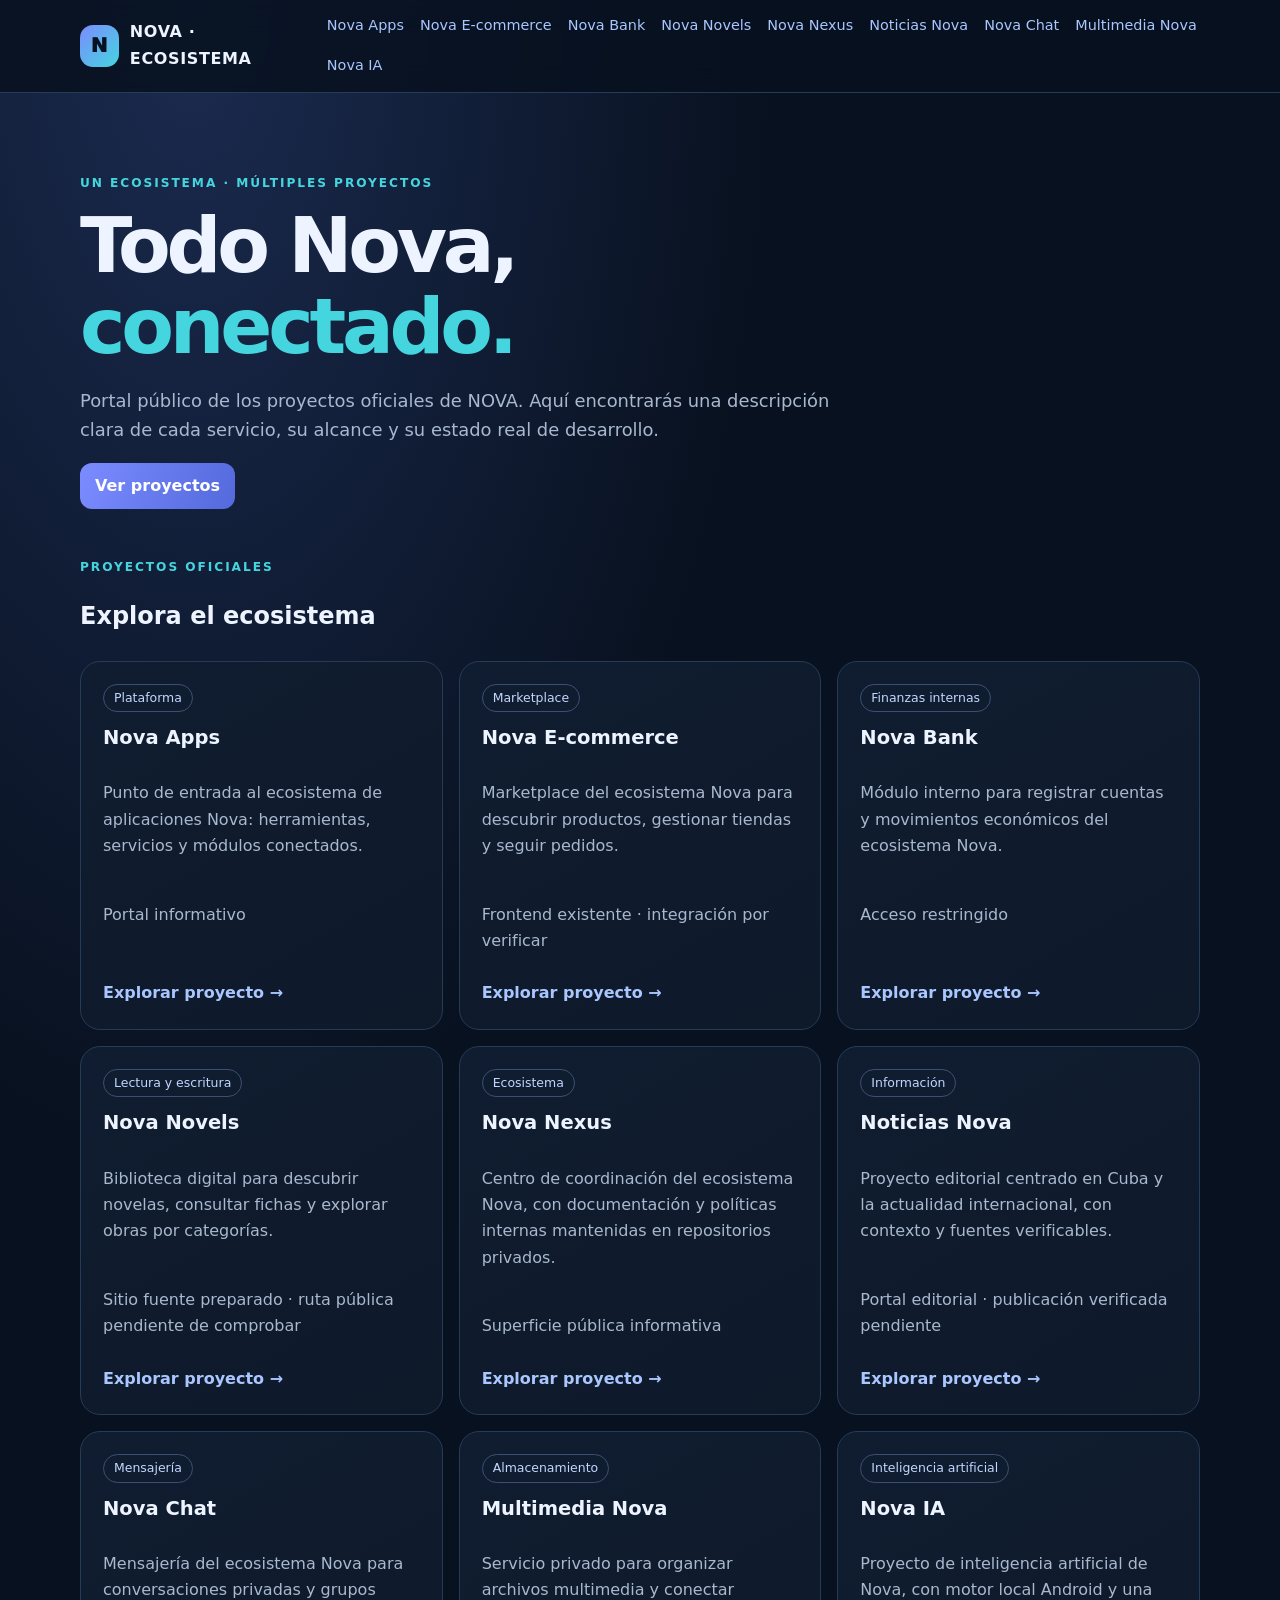
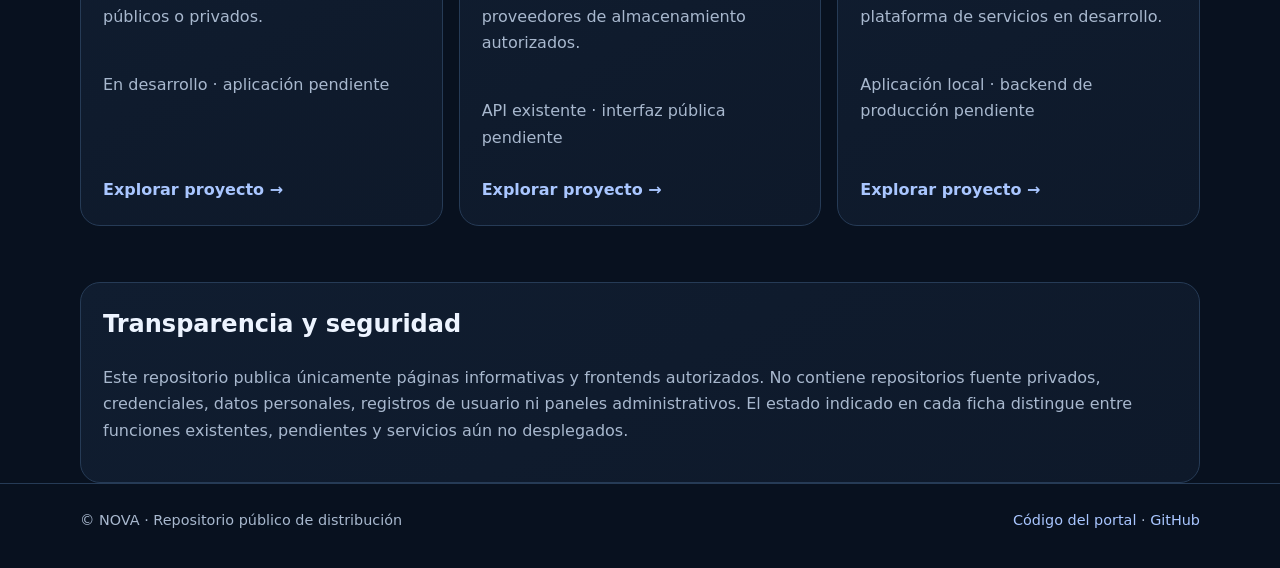
==== index.html @ b45325d9 "Add public Nova project portal and nine project pages" ====
<!doctype html>
<html lang="es"><head><meta charset="utf-8"><meta name="viewport" content="width=device-width,initial-scale=1"><meta name="theme-color" content="#08111f"><meta name="description" content="Portal público del ecosistema Nova: aplicaciones, servicios y proyectos oficiales."><title>NOVA · Ecosistema digital</title><link rel="stylesheet" href="./assets/css/site.css"></head><body><header><div class="wrap bar"><a class="brand" href="/Web-Publica-Nova/"><span class="mark">N</span><span>NOVA · ECOSISTEMA</span></a><nav class="nav" aria-label="Proyectos"><a href="/Web-Publica-Nova/nova-apps/">Nova Apps</a><a href="/Web-Publica-Nova/nova-ecommerce/">Nova E-commerce</a><a href="/Web-Publica-Nova/nova-bank/">Nova Bank</a><a href="/Web-Publica-Nova/nova-novels/">Nova Novels</a><a href="/Web-Publica-Nova/nova-nexus/">Nova Nexus</a><a href="/Web-Publica-Nova/noticias-nova/">Noticias Nova</a><a href="/Web-Publica-Nova/nova-chat/">Nova Chat</a><a href="/Web-Publica-Nova/multimedia-nova/">Multimedia Nova</a><a href="/Web-Publica-Nova/nova-ia/">Nova IA</a></nav></div></header><main class="wrap"><section class="hero"><p class="eyebrow">UN ECOSISTEMA · MÚLTIPLES PROYECTOS</p><h1>Todo Nova,<br><span>conectado.</span></h1><p class="lead">Portal público de los proyectos oficiales de NOVA. Aquí encontrarás una descripción clara de cada servicio, su alcance y su estado real de desarrollo.</p><a class="button" href="#proyectos">Ver proyectos</a></section><section id="proyectos"><p class="eyebrow">PROYECTOS OFICIALES</p><h2>Explora el ecosistema</h2><div class="grid"><article class="card"><span class="tag">Plataforma</span><h2>Nova Apps</h2><p>Punto de entrada al ecosistema de aplicaciones Nova: herramientas, servicios y módulos conectados.</p><p class="muted">Portal informativo</p><a class="more" href="./nova-apps/">Explorar proyecto →</a></article><article class="card"><span class="tag">Marketplace</span><h2>Nova E-commerce</h2><p>Marketplace del ecosistema Nova para descubrir productos, gestionar tiendas y seguir pedidos.</p><p class="muted">Frontend existente · integración por verificar</p><a class="more" href="./nova-ecommerce/">Explorar proyecto →</a></article><article class="card"><span class="tag">Finanzas internas</span><h2>Nova Bank</h2><p>Módulo interno para registrar cuentas y movimientos económicos del ecosistema Nova.</p><p class="muted">Acceso restringido</p><a class="more" href="./nova-bank/">Explorar proyecto →</a></article><article class="card"><span class="tag">Lectura y escritura</span><h2>Nova Novels</h2><p>Biblioteca digital para descubrir novelas, consultar fichas y explorar obras por categorías.</p><p class="muted">Sitio fuente preparado · ruta pública pendiente de comprobar</p><a class="more" href="./nova-novels/">Explorar proyecto →</a></article><article class="card"><span class="tag">Ecosistema</span><h2>Nova Nexus</h2><p>Centro de coordinación del ecosistema Nova, con documentación y políticas internas mantenidas en repositorios privados.</p><p class="muted">Superficie pública informativa</p><a class="more" href="./nova-nexus/">Explorar proyecto →</a></article><article class="card"><span class="tag">Información</span><h2>Noticias Nova</h2><p>Proyecto editorial centrado en Cuba y la actualidad internacional, con contexto y fuentes verificables.</p><p class="muted">Portal editorial · publicación verificada pendiente</p><a class="more" href="./noticias-nova/">Explorar proyecto →</a></article><article class="card"><span class="tag">Mensajería</span><h2>Nova Chat</h2><p>Mensajería del ecosistema Nova para conversaciones privadas y grupos públicos o privados.</p><p class="muted">En desarrollo · aplicación pendiente</p><a class="more" href="./nova-chat/">Explorar proyecto →</a></article><article class="card"><span class="tag">Almacenamiento</span><h2>Multimedia Nova</h2><p>Servicio privado para organizar archivos multimedia y conectar proveedores de almacenamiento autorizados.</p><p class="muted">API existente · interfaz pública pendiente</p><a class="more" href="./multimedia-nova/">Explorar proyecto →</a></article><article class="card"><span class="tag">Inteligencia artificial</span><h2>Nova IA</h2><p>Proyecto de inteligencia artificial de Nova, con motor local Android y una plataforma de servicios en desarrollo.</p><p class="muted">Aplicación local · backend de producción pendiente</p><a class="more" href="./nova-ia/">Explorar proyecto →</a></article></div></section><section class="panel"><h2>Transparencia y seguridad</h2><p class="muted">Este repositorio publica únicamente páginas informativas y frontends autorizados. No contiene repositorios fuente privados, credenciales, datos personales, registros de usuario ni paneles administrativos. El estado indicado en cada ficha distingue entre funciones existentes, pendientes y servicios aún no desplegados.</p></section></main><footer><div class="wrap foot"><span>© NOVA · Repositorio público de distribución</span><span><a href="https://github.com/Cumba35/Web-Publica-Nova">Código del portal</a> · <a href="https://github.com/Cumba35">GitHub</a></span></div></footer></body></html>
---- assets/css/site.css ----
:root{color-scheme:dark;--bg:#08111f;--panel:#101d30;--panel2:#14243a;--text:#edf4ff;--muted:#a8b8ce;--line:#263b56;--accent:#7b8cff;--cyan:#45d5df;--good:#8bd7b0}*{box-sizing:border-box}html{scroll-behavior:smooth}body{margin:0;background:radial-gradient(ellipse at 15% 0%,#1b2b50 0,transparent 38%),var(--bg);color:var(--text);font:16px/1.65 system-ui,-apple-system,Segoe UI,sans-serif}a{color:#a9c6ff;text-decoration:none}a:hover{text-decoration:underline}.wrap{width:min(1120px,92%);margin:auto}header{border-bottom:1px solid var(--line);background:#08111fd9;position:sticky;top:0;backdrop-filter:blur(14px);z-index:10}.bar{display:flex;align-items:center;justify-content:space-between;gap:18px;padding:14px 0}.brand{display:flex;align-items:center;gap:11px;color:var(--text);font-weight:850;letter-spacing:.04em}.mark{width:42px;height:42px;border-radius:13px;display:grid;place-items:center;background:linear-gradient(135deg,var(--accent),var(--cyan));color:#08111f;font-size:1.25rem;font-weight:950}.nav{display:flex;gap:16px;flex-wrap:wrap;font-size:.9rem}.hero{padding:68px 0 36px}.eyebrow{color:var(--cyan);font-size:.76rem;font-weight:800;letter-spacing:.16em;text-transform:uppercase}.hero h1{font-size:clamp(2.4rem,7vw,4.8rem);line-height:1.06;letter-spacing:-.055em;margin:12px 0}.hero h1 span{color:var(--cyan)}.lead{max-width:760px;color:var(--muted);font-size:1.12rem}.grid{display:grid;grid-template-columns:repeat(3,minmax(0,1fr));gap:16px;margin:24px 0 56px}.card,.panel{background:linear-gradient(150deg,var(--panel),#0e192a);border:1px solid var(--line);border-radius:20px;padding:22px;min-width:0}.card{display:flex;flex-direction:column;gap:10px;transition:transform .18s,border-color .18s}.card:hover{transform:translateY(-3px);border-color:#657dff}.card h2{margin:0;font-size:1.22rem}.card p,.muted{color:var(--muted)}.tag{display:inline-block;width:max-content;max-width:100%;padding:3px 10px;border:1px solid #3b5071;border-radius:99px;color:#c4d6ff;font-size:.78rem}.card .more{margin-top:auto;font-weight:750}.detail{padding:46px 0 70px}.detail h1{font-size:clamp(2.3rem,6vw,4rem);line-height:1.1;margin:10px 0}.cols{display:grid;grid-template-columns:1.35fr .8fr;gap:18px;margin-top:26px}.panel h2{margin-top:0}.panel li{margin:.45rem 0;color:var(--muted)}.notice{border-left:3px solid var(--cyan);padding:12px 15px;background:#13283b;border-radius:0 12px 12px 0;color:#c7d7e9}.button{display:inline-block;padding:10px 15px;border-radius:12px;background:linear-gradient(110deg,var(--accent),#5369dc);color:white;font-weight:750}.button:hover{text-decoration:none;filter:brightness(1.1)}footer{border-top:1px solid var(--line);padding:25px 0 35px;color:var(--muted);font-size:.9rem}.foot{display:flex;justify-content:space-between;gap:14px;flex-wrap:wrap}@media(max-width:850px){.grid{grid-template-columns:repeat(2,minmax(0,1fr))}.nav{display:none}.cols{grid-template-columns:1fr}}@media(max-width:560px){.grid{grid-template-columns:1fr}.hero{padding-top:44px}.card,.panel{padding:18px}.bar{padding:10px 0}}
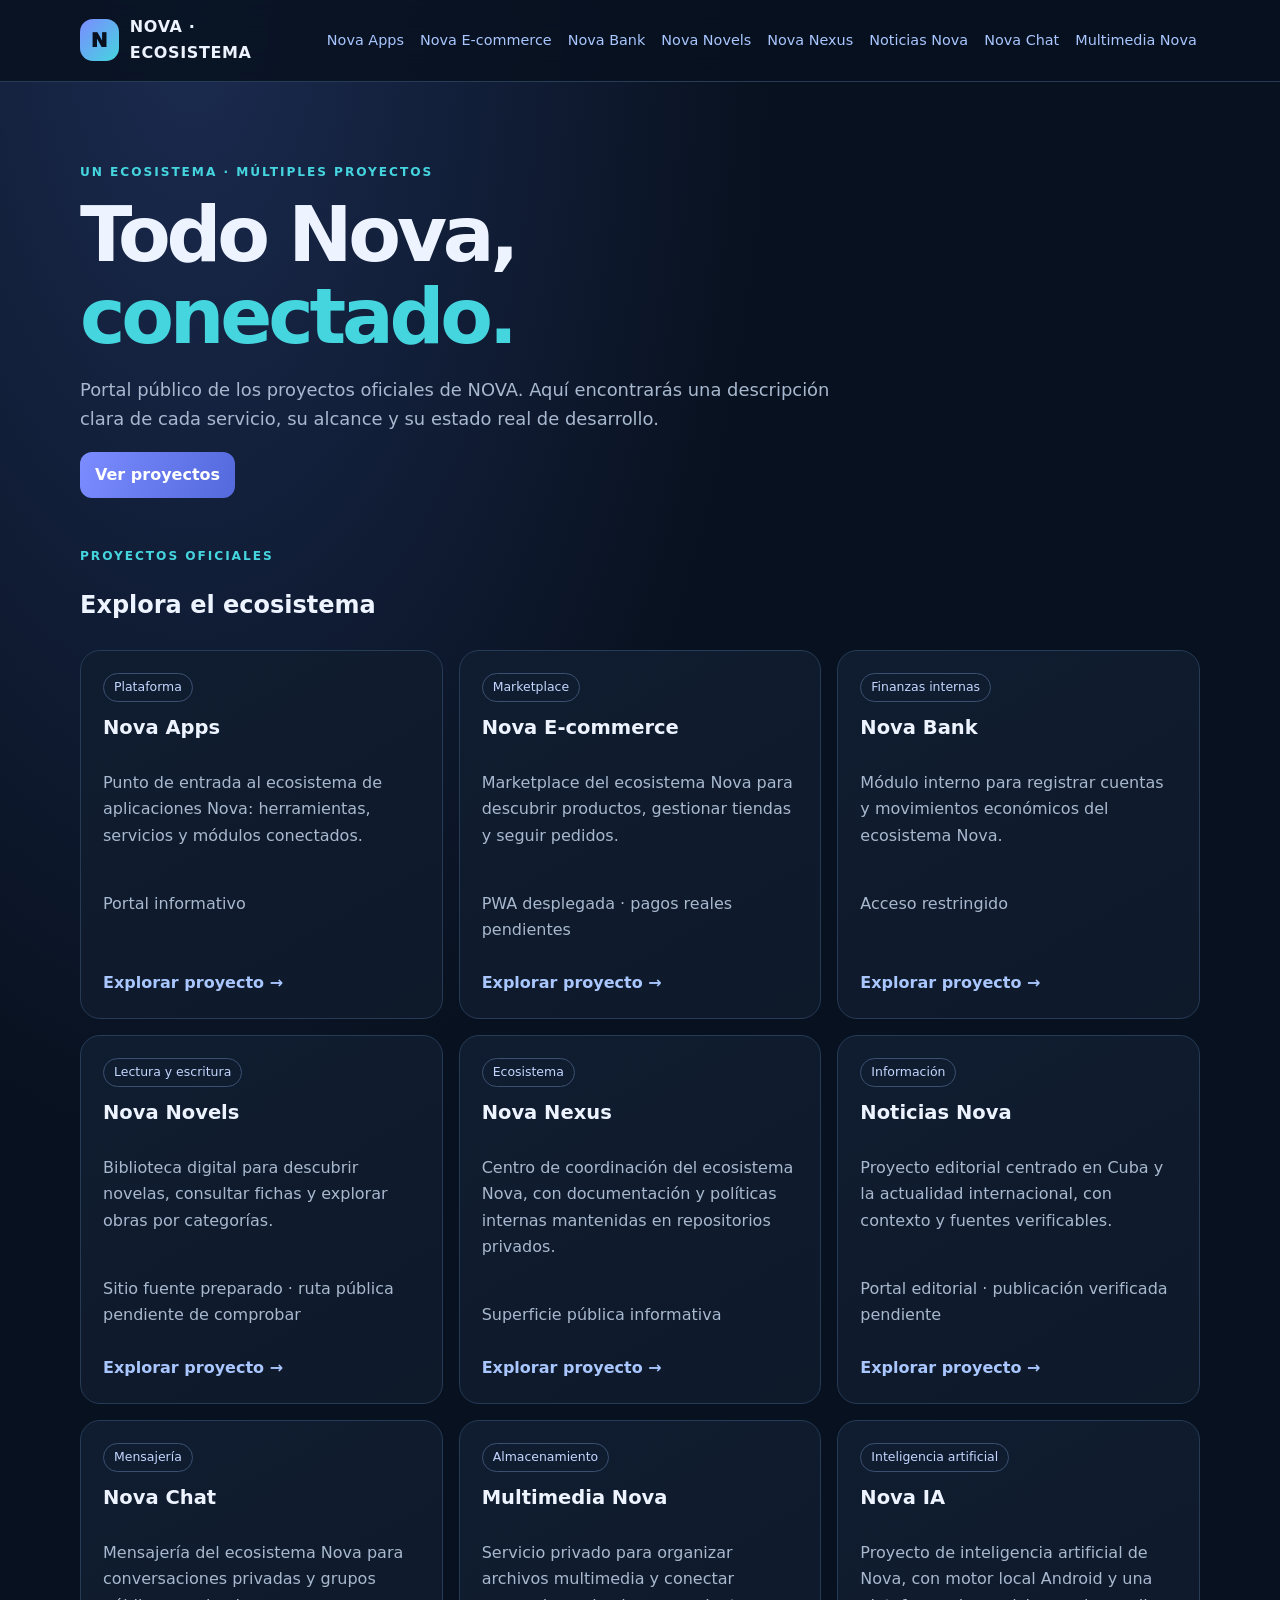
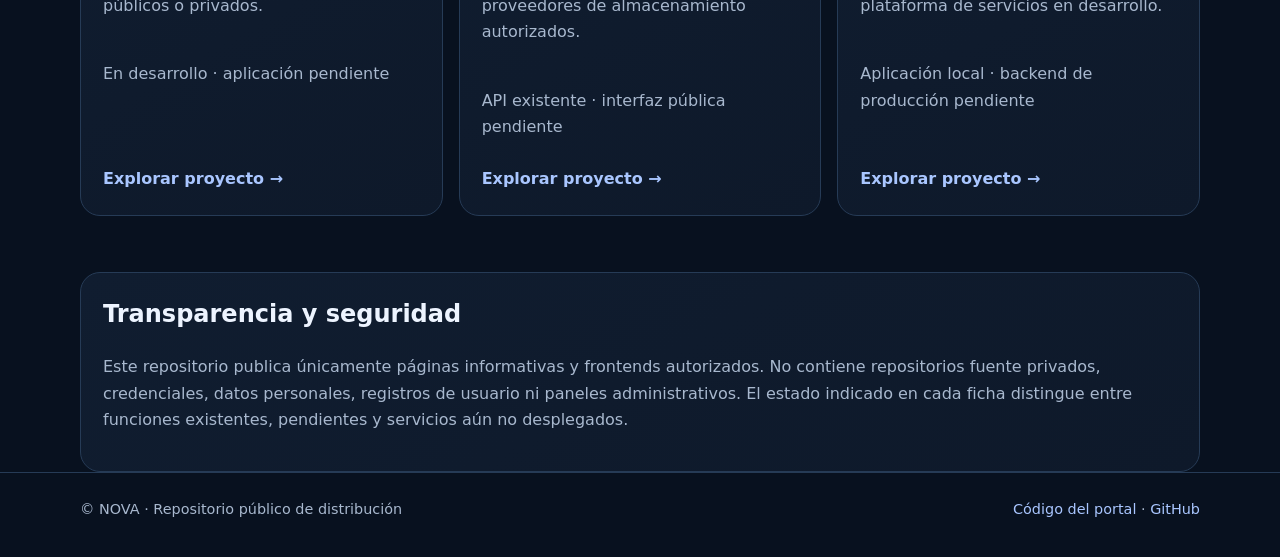
==== commit b06cb24f: "Clarify Nova E-commerce status on public portal" ====
--- a/index.html
+++ b/index.html
@@ -1,2 +1,2 @@
 <!doctype html>
-<html lang="es"><head><meta charset="utf-8"><meta name="viewport" content="width=device-width,initial-scale=1"><meta name="theme-color" content="#08111f"><meta name="description" content="Portal público del ecosistema Nova: aplicaciones, servicios y proyectos oficiales."><title>NOVA · Ecosistema digital</title><link rel="stylesheet" href="./assets/css/site.css"></head><body><header><div class="wrap bar"><a class="brand" href="/Web-Publica-Nova/"><span class="mark">N</span><span>NOVA · ECOSISTEMA</span></a><nav class="nav" aria-label="Proyectos"><a href="/Web-Publica-Nova/nova-apps/">Nova Apps</a><a href="/Web-Publica-Nova/nova-ecommerce/">Nova E-commerce</a><a href="/Web-Publica-Nova/nova-bank/">Nova Bank</a><a href="/Web-Publica-Nova/nova-novels/">Nova Novels</a><a href="/Web-Publica-Nova/nova-nexus/">Nova Nexus</a><a href="/Web-Publica-Nova/noticias-nova/">Noticias Nova</a><a href="/Web-Publica-Nova/nova-chat/">Nova Chat</a><a href="/Web-Publica-Nova/multimedia-nova/">Multimedia Nova</a><a href="/Web-Publica-Nova/nova-ia/">Nova IA</a></nav></div></header><main class="wrap"><section class="hero"><p class="eyebrow">UN ECOSISTEMA · MÚLTIPLES PROYECTOS</p><h1>Todo Nova,<br><span>conectado.</span></h1><p class="lead">Portal público de los proyectos oficiales de NOVA. Aquí encontrarás una descripción clara de cada servicio, su alcance y su estado real de desarrollo.</p><a class="button" href="#proyectos">Ver proyectos</a></section><section id="proyectos"><p class="eyebrow">PROYECTOS OFICIALES</p><h2>Explora el ecosistema</h2><div class="grid"><article class="card"><span class="tag">Plataforma</span><h2>Nova Apps</h2><p>Punto de entrada al ecosistema de aplicaciones Nova: herramientas, servicios y módulos conectados.</p><p class="muted">Portal informativo</p><a class="more" href="./nova-apps/">Explorar proyecto →</a></article><article class="card"><span class="tag">Marketplace</span><h2>Nova E-commerce</h2><p>Marketplace del ecosistema Nova para descubrir productos, gestionar tiendas y seguir pedidos.</p><p class="muted">Frontend existente · integración por verificar</p><a class="more" href="./nova-ecommerce/">Explorar proyecto →</a></article><article class="card"><span class="tag">Finanzas internas</span><h2>Nova Bank</h2><p>Módulo interno para registrar cuentas y movimientos económicos del ecosistema Nova.</p><p class="muted">Acceso restringido</p><a class="more" href="./nova-bank/">Explorar proyecto →</a></article><article class="card"><span class="tag">Lectura y escritura</span><h2>Nova Novels</h2><p>Biblioteca digital para descubrir novelas, consultar fichas y explorar obras por categorías.</p><p class="muted">Sitio fuente preparado · ruta pública pendiente de comprobar</p><a class="more" href="./nova-novels/">Explorar proyecto →</a></article><article class="card"><span class="tag">Ecosistema</span><h2>Nova Nexus</h2><p>Centro de coordinación del ecosistema Nova, con documentación y políticas internas mantenidas en repositorios privados.</p><p class="muted">Superficie pública informativa</p><a class="more" href="./nova-nexus/">Explorar proyecto →</a></article><article class="card"><span class="tag">Información</span><h2>Noticias Nova</h2><p>Proyecto editorial centrado en Cuba y la actualidad internacional, con contexto y fuentes verificables.</p><p class="muted">Portal editorial · publicación verificada pendiente</p><a class="more" href="./noticias-nova/">Explorar proyecto →</a></article><article class="card"><span class="tag">Mensajería</span><h2>Nova Chat</h2><p>Mensajería del ecosistema Nova para conversaciones privadas y grupos públicos o privados.</p><p class="muted">En desarrollo · aplicación pendiente</p><a class="more" href="./nova-chat/">Explorar proyecto →</a></article><article class="card"><span class="tag">Almacenamiento</span><h2>Multimedia Nova</h2><p>Servicio privado para organizar archivos multimedia y conectar proveedores de almacenamiento autorizados.</p><p class="muted">API existente · interfaz pública pendiente</p><a class="more" href="./multimedia-nova/">Explorar proyecto →</a></article><article class="card"><span class="tag">Inteligencia artificial</span><h2>Nova IA</h2><p>Proyecto de inteligencia artificial de Nova, con motor local Android y una plataforma de servicios en desarrollo.</p><p class="muted">Aplicación local · backend de producción pendiente</p><a class="more" href="./nova-ia/">Explorar proyecto →</a></article></div></section><section class="panel"><h2>Transparencia y seguridad</h2><p class="muted">Este repositorio publica únicamente páginas informativas y frontends autorizados. No contiene repositorios fuente privados, credenciales, datos personales, registros de usuario ni paneles administrativos. El estado indicado en cada ficha distingue entre funciones existentes, pendientes y servicios aún no desplegados.</p></section></main><footer><div class="wrap foot"><span>© NOVA · Repositorio público de distribución</span><span><a href="https://github.com/Cumba35/Web-Publica-Nova">Código del portal</a> · <a href="https://github.com/Cumba35">GitHub</a></span></div></footer></body></html>+<html lang="es"><head><meta charset="utf-8"><meta name="viewport" content="width=device-width,initial-scale=1"><meta name="theme-color" content="#08111f"><meta name="description" content="Portal público del ecosistema Nova: aplicaciones, servicios y proyectos oficiales."><title>NOVA · Ecosistema digital</title><link rel="stylesheet" href="./assets/css/site.css"></head><body><header><div class="wrap bar"><a class="brand" href="/Web-Publica-Nova/"><span class="mark">N</span><span>NOVA · ECOSISTEMA</span></a><nav class="nav" aria-label="Proyectos"><a href="/Web-Publica-Nova/nova-apps/">Nova Apps</a><a href="/Web-Publica-Nova/nova-ecommerce/">Nova E-commerce</a><a href="/Web-Publica-Nova/nova-bank/">Nova Bank</a><a href="/Web-Publica-Nova/nova-novels/">Nova Novels</a><a href="/Web-Publica-Nova/nova-nexus/">Nova Nexus</a><a href="/Web-Publica-Nova/noticias-nova/">Noticias Nova</a><a href="/Web-Publica-Nova/nova-chat/">Nova Chat</a><a href="/Web-Publica-Nova/multimedia-nova/">Multimedia Nova</a><a href="/Web-Publica-Nova/nova-ia/">Nova IA</a></nav></div></header><main class="wrap"><section class="hero"><p class="eyebrow">UN ECOSISTEMA · MÚLTIPLES PROYECTOS</p><h1>Todo Nova,<br><span>conectado.</span></h1><p class="lead">Portal público de los proyectos oficiales de NOVA. Aquí encontrarás una descripción clara de cada servicio, su alcance y su estado real de desarrollo.</p><a class="button" href="#proyectos">Ver proyectos</a></section><section id="proyectos"><p class="eyebrow">PROYECTOS OFICIALES</p><h2>Explora el ecosistema</h2><div class="grid"><article class="card"><span class="tag">Plataforma</span><h2>Nova Apps</h2><p>Punto de entrada al ecosistema de aplicaciones Nova: herramientas, servicios y módulos conectados.</p><p class="muted">Portal informativo</p><a class="more" href="./nova-apps/">Explorar proyecto →</a></article><article class="card"><span class="tag">Marketplace</span><h2>Nova E-commerce</h2><p>Marketplace del ecosistema Nova para descubrir productos, gestionar tiendas y seguir pedidos.</p><p class="muted">PWA desplegada · pagos reales pendientes</p><a class="more" href="./nova-ecommerce/">Explorar proyecto →</a></article><article class="card"><span class="tag">Finanzas internas</span><h2>Nova Bank</h2><p>Módulo interno para registrar cuentas y movimientos económicos del ecosistema Nova.</p><p class="muted">Acceso restringido</p><a class="more" href="./nova-bank/">Explorar proyecto →</a></article><article class="card"><span class="tag">Lectura y escritura</span><h2>Nova Novels</h2><p>Biblioteca digital para descubrir novelas, consultar fichas y explorar obras por categorías.</p><p class="muted">Sitio fuente preparado · ruta pública pendiente de comprobar</p><a class="more" href="./nova-novels/">Explorar proyecto →</a></article><article class="card"><span class="tag">Ecosistema</span><h2>Nova Nexus</h2><p>Centro de coordinación del ecosistema Nova, con documentación y políticas internas mantenidas en repositorios privados.</p><p class="muted">Superficie pública informativa</p><a class="more" href="./nova-nexus/">Explorar proyecto →</a></article><article class="card"><span class="tag">Información</span><h2>Noticias Nova</h2><p>Proyecto editorial centrado en Cuba y la actualidad internacional, con contexto y fuentes verificables.</p><p class="muted">Portal editorial · publicación verificada pendiente</p><a class="more" href="./noticias-nova/">Explorar proyecto →</a></article><article class="card"><span class="tag">Mensajería</span><h2>Nova Chat</h2><p>Mensajería del ecosistema Nova para conversaciones privadas y grupos públicos o privados.</p><p class="muted">En desarrollo · aplicación pendiente</p><a class="more" href="./nova-chat/">Explorar proyecto →</a></article><article class="card"><span class="tag">Almacenamiento</span><h2>Multimedia Nova</h2><p>Servicio privado para organizar archivos multimedia y conectar proveedores de almacenamiento autorizados.</p><p class="muted">API existente · interfaz pública pendiente</p><a class="more" href="./multimedia-nova/">Explorar proyecto →</a></article><article class="card"><span class="tag">Inteligencia artificial</span><h2>Nova IA</h2><p>Proyecto de inteligencia artificial de Nova, con motor local Android y una plataforma de servicios en desarrollo.</p><p class="muted">Aplicación local · backend de producción pendiente</p><a class="more" href="./nova-ia/">Explorar proyecto →</a></article></div></section><section class="panel"><h2>Transparencia y seguridad</h2><p class="muted">Este repositorio publica únicamente páginas informativas y frontends autorizados. No contiene repositorios fuente privados, credenciales, datos personales, registros de usuario ni paneles administrativos. El estado indicado en cada ficha distingue entre funciones existentes, pendientes y servicios aún no desplegados.</p></section></main><footer><div class="wrap foot"><span>© NOVA · Repositorio público de distribución</span><span><a href="https://github.com/Cumba35/Web-Publica-Nova">Código del portal</a> · <a href="https://github.com/Cumba35">GitHub</a></span></div></footer></body></html>
--- a/assets/css/site.css
+++ b/assets/css/site.css
@@ -1 +1 @@
-:root{color-scheme:dark;--bg:#08111f;--panel:#101d30;--panel2:#14243a;--text:#edf4ff;--muted:#a8b8ce;--line:#263b56;--accent:#7b8cff;--cyan:#45d5df;--good:#8bd7b0}*{box-sizing:border-box}html{scroll-behavior:smooth}body{margin:0;background:radial-gradient(ellipse at 15% 0%,#1b2b50 0,transparent 38%),var(--bg);color:var(--text);font:16px/1.65 system-ui,-apple-system,Segoe UI,sans-serif}a{color:#a9c6ff;text-decoration:none}a:hover{text-decoration:underline}.wrap{width:min(1120px,92%);margin:auto}header{border-bottom:1px solid var(--line);background:#08111fd9;position:sticky;top:0;backdrop-filter:blur(14px);z-index:10}.bar{display:flex;align-items:center;justify-content:space-between;gap:18px;padding:14px 0}.brand{display:flex;align-items:center;gap:11px;color:var(--text);font-weight:850;letter-spacing:.04em}.mark{width:42px;height:42px;border-radius:13px;display:grid;place-items:center;background:linear-gradient(135deg,var(--accent),var(--cyan));color:#08111f;font-size:1.25rem;font-weight:950}.nav{display:flex;gap:16px;flex-wrap:wrap;font-size:.9rem}.hero{padding:68px 0 36px}.eyebrow{color:var(--cyan);font-size:.76rem;font-weight:800;letter-spacing:.16em;text-transform:uppercase}.hero h1{font-size:clamp(2.4rem,7vw,4.8rem);line-height:1.06;letter-spacing:-.055em;margin:12px 0}.hero h1 span{color:var(--cyan)}.lead{max-width:760px;color:var(--muted);font-size:1.12rem}.grid{display:grid;grid-template-columns:repeat(3,minmax(0,1fr));gap:16px;margin:24px 0 56px}.card,.panel{background:linear-gradient(150deg,var(--panel),#0e192a);border:1px solid var(--line);border-radius:20px;padding:22px;min-width:0}.card{display:flex;flex-direction:column;gap:10px;transition:transform .18s,border-color .18s}.card:hover{transform:translateY(-3px);border-color:#657dff}.card h2{margin:0;font-size:1.22rem}.card p,.muted{color:var(--muted)}.tag{display:inline-block;width:max-content;max-width:100%;padding:3px 10px;border:1px solid #3b5071;border-radius:99px;color:#c4d6ff;font-size:.78rem}.card .more{margin-top:auto;font-weight:750}.detail{padding:46px 0 70px}.detail h1{font-size:clamp(2.3rem,6vw,4rem);line-height:1.1;margin:10px 0}.cols{display:grid;grid-template-columns:1.35fr .8fr;gap:18px;margin-top:26px}.panel h2{margin-top:0}.panel li{margin:.45rem 0;color:var(--muted)}.notice{border-left:3px solid var(--cyan);padding:12px 15px;background:#13283b;border-radius:0 12px 12px 0;color:#c7d7e9}.button{display:inline-block;padding:10px 15px;border-radius:12px;background:linear-gradient(110deg,var(--accent),#5369dc);color:white;font-weight:750}.button:hover{text-decoration:none;filter:brightness(1.1)}footer{border-top:1px solid var(--line);padding:25px 0 35px;color:var(--muted);font-size:.9rem}.foot{display:flex;justify-content:space-between;gap:14px;flex-wrap:wrap}@media(max-width:850px){.grid{grid-template-columns:repeat(2,minmax(0,1fr))}.nav{display:none}.cols{grid-template-columns:1fr}}@media(max-width:560px){.grid{grid-template-columns:1fr}.hero{padding-top:44px}.card,.panel{padding:18px}.bar{padding:10px 0}}+:root{color-scheme:dark;--bg:#08111f;--panel:#101d30;--panel2:#14243a;--text:#edf4ff;--muted:#a8b8ce;--line:#263b56;--accent:#7b8cff;--cyan:#45d5df;--good:#8bd7b0}*{box-sizing:border-box}html{scroll-behavior:smooth}body{margin:0;background:radial-gradient(ellipse at 15% 0%,#1b2b50 0,transparent 38%),var(--bg);color:var(--text);font:16px/1.65 system-ui,-apple-system,Segoe UI,sans-serif}a{color:#a9c6ff;text-decoration:none}a:hover{text-decoration:underline}.wrap{width:min(1120px,92%);margin:auto}header{border-bottom:1px solid var(--line);background:#08111fd9;position:sticky;top:0;backdrop-filter:blur(14px);z-index:10}.bar{display:flex;align-items:center;justify-content:space-between;gap:18px;padding:14px 0}.brand{display:flex;align-items:center;gap:11px;color:var(--text);font-weight:850;letter-spacing:.04em}.mark{width:42px;height:42px;border-radius:13px;display:grid;place-items:center;background:linear-gradient(135deg,var(--accent),var(--cyan));color:#08111f;font-size:1.25rem;font-weight:950}.nav{display:flex;gap:16px;flex-wrap:nowrap;overflow-x:auto;max-width:70vw;white-space:nowrap;font-size:.9rem;scrollbar-width:thin}.hero{padding:68px 0 36px}.eyebrow{color:var(--cyan);font-size:.76rem;font-weight:800;letter-spacing:.16em;text-transform:uppercase}.hero h1{font-size:clamp(2.4rem,7vw,4.8rem);line-height:1.06;letter-spacing:-.055em;margin:12px 0}.hero h1 span{color:var(--cyan)}.lead{max-width:760px;color:var(--muted);font-size:1.12rem}.grid{display:grid;grid-template-columns:repeat(3,minmax(0,1fr));gap:16px;margin:24px 0 56px}.card,.panel{background:linear-gradient(150deg,var(--panel),#0e192a);border:1px solid var(--line);border-radius:20px;padding:22px;min-width:0}.card{display:flex;flex-direction:column;gap:10px;transition:transform .18s,border-color .18s}.card:hover{transform:translateY(-3px);border-color:#657dff}.card h2{margin:0;font-size:1.22rem}.card p,.muted{color:var(--muted)}.tag{display:inline-block;width:max-content;max-width:100%;padding:3px 10px;border:1px solid #3b5071;border-radius:99px;color:#c4d6ff;font-size:.78rem}.card .more{margin-top:auto;font-weight:750}.detail{padding:46px 0 70px}.detail h1{font-size:clamp(2.3rem,6vw,4rem);line-height:1.1;margin:10px 0}.cols{display:grid;grid-template-columns:1.35fr .8fr;gap:18px;margin-top:26px}.panel h2{margin-top:0}.panel li{margin:.45rem 0;color:var(--muted)}.notice{border-left:3px solid var(--cyan);padding:12px 15px;background:#13283b;border-radius:0 12px 12px 0;color:#c7d7e9}.button{display:inline-block;padding:10px 15px;border-radius:12px;background:linear-gradient(110deg,var(--accent),#5369dc);color:white;font-weight:750}.button:hover{text-decoration:none;filter:brightness(1.1)}footer{border-top:1px solid var(--line);padding:25px 0 35px;color:var(--muted);font-size:.9rem}.foot{display:flex;justify-content:space-between;gap:14px;flex-wrap:wrap}@media(max-width:850px){.grid{grid-template-columns:repeat(2,minmax(0,1fr))}.nav{display:flex;max-width:58vw;gap:12px;font-size:.82rem}.cols{grid-template-columns:1fr}}@media(max-width:560px){.grid{grid-template-columns:1fr}.hero{padding-top:44px}.card,.panel{padding:18px}.bar{padding:10px 0}.nav{max-width:46vw;gap:10px;font-size:.78rem}.brand{font-size:.82rem}.mark{width:36px;height:36px}}
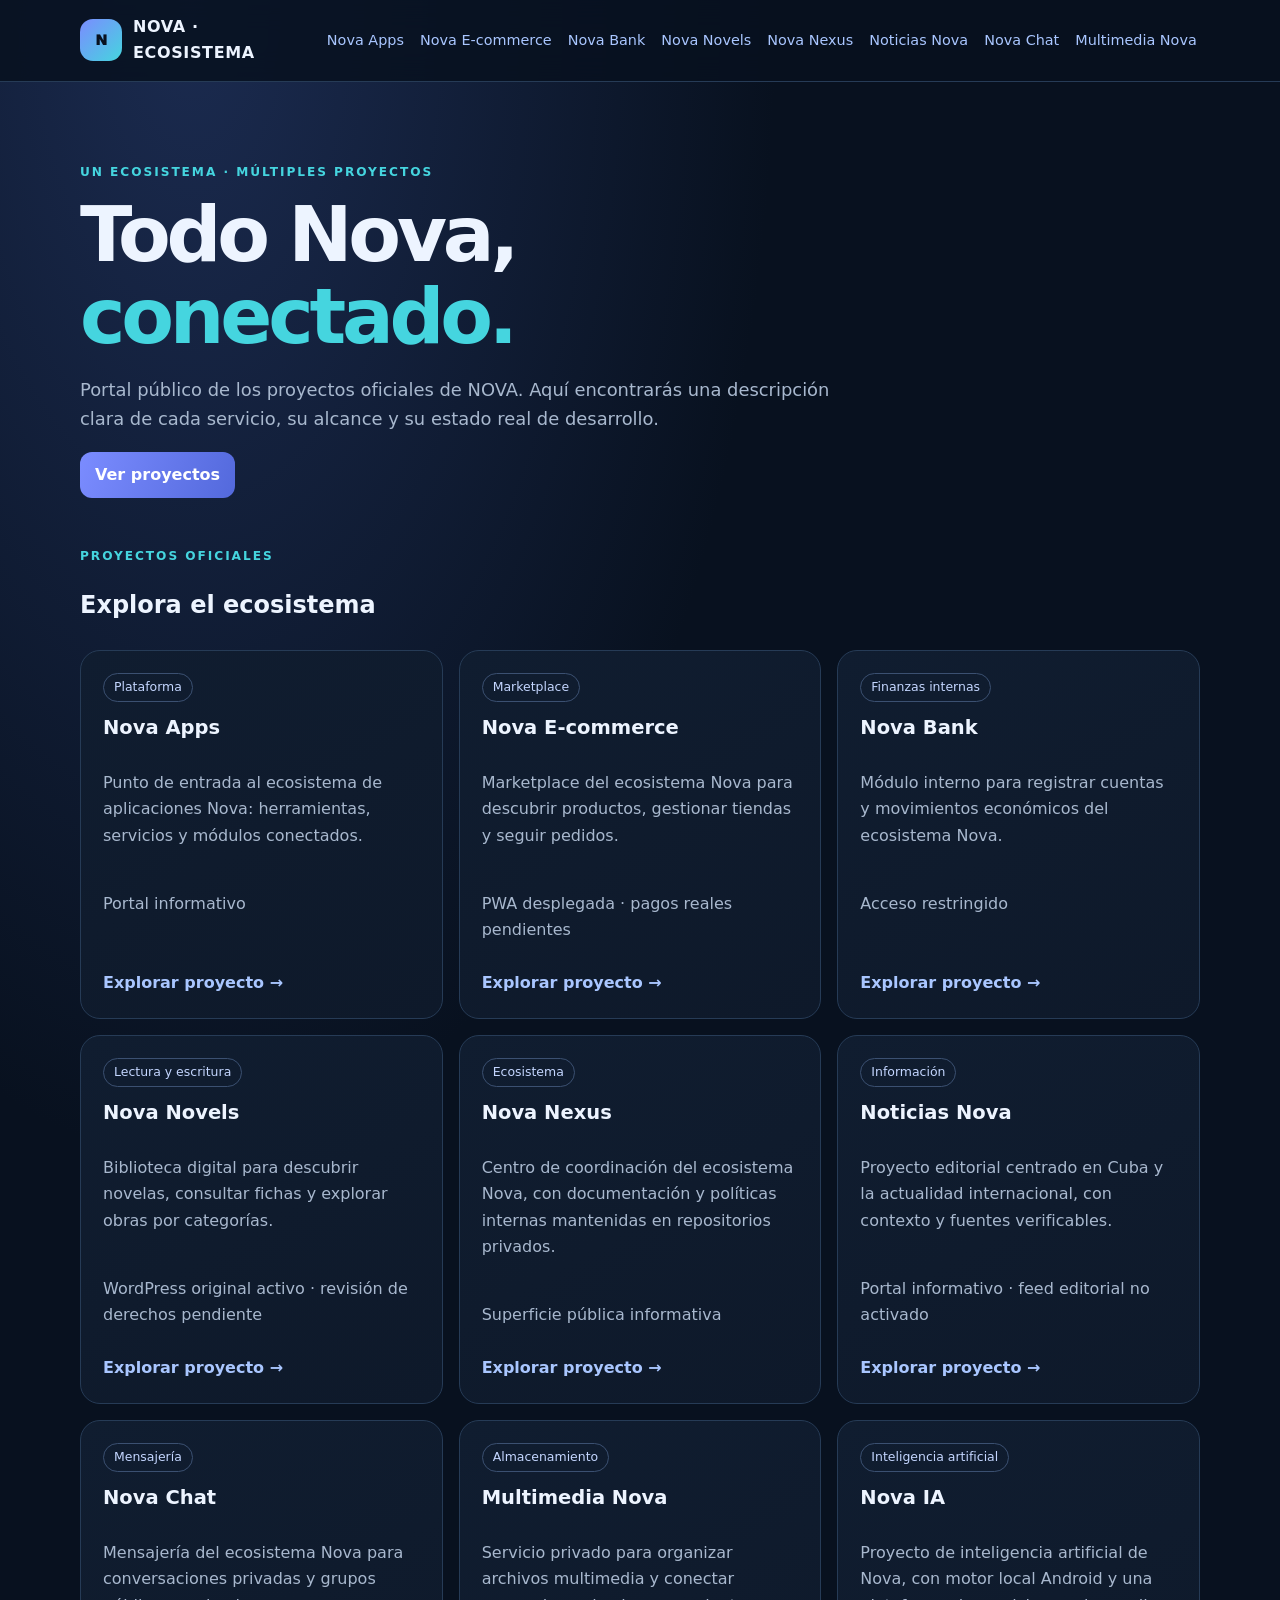
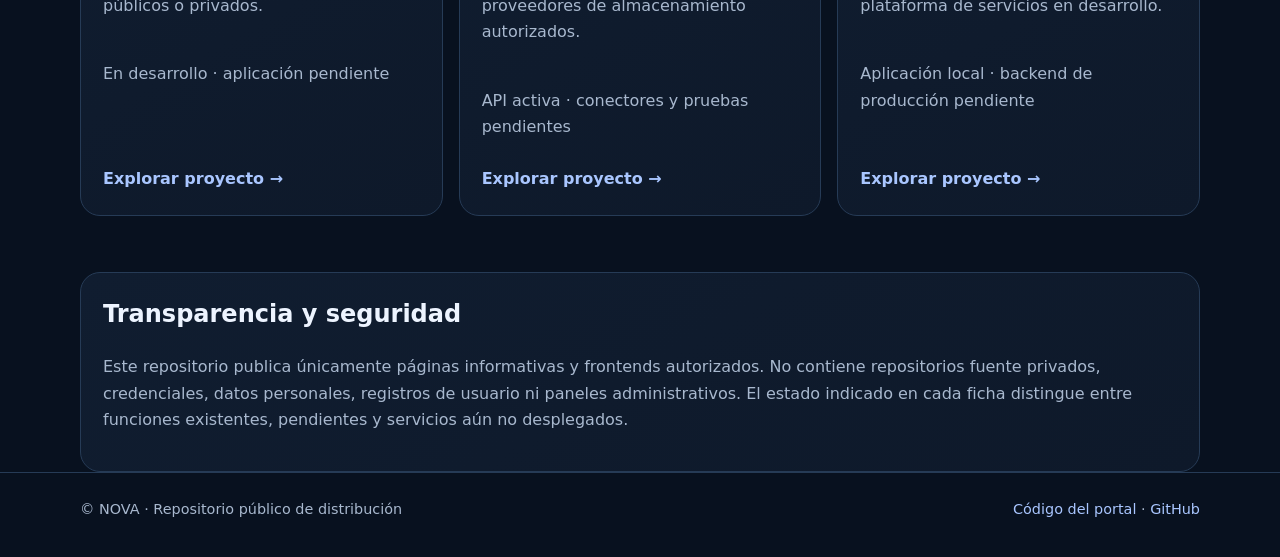
==== commit f7d001ff: "Refresh public portal statuses and accessibility" ====
--- a/index.html
+++ b/index.html
@@ -1,2 +1,2 @@
 <!doctype html>
-<html lang="es"><head><meta charset="utf-8"><meta name="viewport" content="width=device-width,initial-scale=1"><meta name="theme-color" content="#08111f"><meta name="description" content="Portal público del ecosistema Nova: aplicaciones, servicios y proyectos oficiales."><title>NOVA · Ecosistema digital</title><link rel="stylesheet" href="./assets/css/site.css"></head><body><header><div class="wrap bar"><a class="brand" href="/Web-Publica-Nova/"><span class="mark">N</span><span>NOVA · ECOSISTEMA</span></a><nav class="nav" aria-label="Proyectos"><a href="/Web-Publica-Nova/nova-apps/">Nova Apps</a><a href="/Web-Publica-Nova/nova-ecommerce/">Nova E-commerce</a><a href="/Web-Publica-Nova/nova-bank/">Nova Bank</a><a href="/Web-Publica-Nova/nova-novels/">Nova Novels</a><a href="/Web-Publica-Nova/nova-nexus/">Nova Nexus</a><a href="/Web-Publica-Nova/noticias-nova/">Noticias Nova</a><a href="/Web-Publica-Nova/nova-chat/">Nova Chat</a><a href="/Web-Publica-Nova/multimedia-nova/">Multimedia Nova</a><a href="/Web-Publica-Nova/nova-ia/">Nova IA</a></nav></div></header><main class="wrap"><section class="hero"><p class="eyebrow">UN ECOSISTEMA · MÚLTIPLES PROYECTOS</p><h1>Todo Nova,<br><span>conectado.</span></h1><p class="lead">Portal público de los proyectos oficiales de NOVA. Aquí encontrarás una descripción clara de cada servicio, su alcance y su estado real de desarrollo.</p><a class="button" href="#proyectos">Ver proyectos</a></section><section id="proyectos"><p class="eyebrow">PROYECTOS OFICIALES</p><h2>Explora el ecosistema</h2><div class="grid"><article class="card"><span class="tag">Plataforma</span><h2>Nova Apps</h2><p>Punto de entrada al ecosistema de aplicaciones Nova: herramientas, servicios y módulos conectados.</p><p class="muted">Portal informativo</p><a class="more" href="./nova-apps/">Explorar proyecto →</a></article><article class="card"><span class="tag">Marketplace</span><h2>Nova E-commerce</h2><p>Marketplace del ecosistema Nova para descubrir productos, gestionar tiendas y seguir pedidos.</p><p class="muted">PWA desplegada · pagos reales pendientes</p><a class="more" href="./nova-ecommerce/">Explorar proyecto →</a></article><article class="card"><span class="tag">Finanzas internas</span><h2>Nova Bank</h2><p>Módulo interno para registrar cuentas y movimientos económicos del ecosistema Nova.</p><p class="muted">Acceso restringido</p><a class="more" href="./nova-bank/">Explorar proyecto →</a></article><article class="card"><span class="tag">Lectura y escritura</span><h2>Nova Novels</h2><p>Biblioteca digital para descubrir novelas, consultar fichas y explorar obras por categorías.</p><p class="muted">Sitio fuente preparado · ruta pública pendiente de comprobar</p><a class="more" href="./nova-novels/">Explorar proyecto →</a></article><article class="card"><span class="tag">Ecosistema</span><h2>Nova Nexus</h2><p>Centro de coordinación del ecosistema Nova, con documentación y políticas internas mantenidas en repositorios privados.</p><p class="muted">Superficie pública informativa</p><a class="more" href="./nova-nexus/">Explorar proyecto →</a></article><article class="card"><span class="tag">Información</span><h2>Noticias Nova</h2><p>Proyecto editorial centrado en Cuba y la actualidad internacional, con contexto y fuentes verificables.</p><p class="muted">Portal editorial · publicación verificada pendiente</p><a class="more" href="./noticias-nova/">Explorar proyecto →</a></article><article class="card"><span class="tag">Mensajería</span><h2>Nova Chat</h2><p>Mensajería del ecosistema Nova para conversaciones privadas y grupos públicos o privados.</p><p class="muted">En desarrollo · aplicación pendiente</p><a class="more" href="./nova-chat/">Explorar proyecto →</a></article><article class="card"><span class="tag">Almacenamiento</span><h2>Multimedia Nova</h2><p>Servicio privado para organizar archivos multimedia y conectar proveedores de almacenamiento autorizados.</p><p class="muted">API existente · interfaz pública pendiente</p><a class="more" href="./multimedia-nova/">Explorar proyecto →</a></article><article class="card"><span class="tag">Inteligencia artificial</span><h2>Nova IA</h2><p>Proyecto de inteligencia artificial de Nova, con motor local Android y una plataforma de servicios en desarrollo.</p><p class="muted">Aplicación local · backend de producción pendiente</p><a class="more" href="./nova-ia/">Explorar proyecto →</a></article></div></section><section class="panel"><h2>Transparencia y seguridad</h2><p class="muted">Este repositorio publica únicamente páginas informativas y frontends autorizados. No contiene repositorios fuente privados, credenciales, datos personales, registros de usuario ni paneles administrativos. El estado indicado en cada ficha distingue entre funciones existentes, pendientes y servicios aún no desplegados.</p></section></main><footer><div class="wrap foot"><span>© NOVA · Repositorio público de distribución</span><span><a href="https://github.com/Cumba35/Web-Publica-Nova">Código del portal</a> · <a href="https://github.com/Cumba35">GitHub</a></span></div></footer></body></html>+<html lang="es"><head><meta charset="utf-8"><meta name="viewport" content="width=device-width,initial-scale=1"><meta name="theme-color" content="#08111f"><meta name="description" content="Portal público del ecosistema Nova: aplicaciones, servicios y proyectos oficiales."><title>NOVA · Ecosistema digital</title><link rel="stylesheet" href="./assets/css/site.css"><link rel="icon" href="./assets/nova-mark.svg" type="image/svg+xml"></head><body data-site="home"><a class="skip-link" href="#contenido">Saltar al contenido</a><header><div class="wrap bar"><a class="brand" href="/Web-Publica-Nova/"><span class="mark">N</span><span>NOVA · ECOSISTEMA</span></a><nav class="nav" aria-label="Proyectos"><a href="/Web-Publica-Nova/nova-apps/">Nova Apps</a><a href="/Web-Publica-Nova/nova-ecommerce/">Nova E-commerce</a><a href="/Web-Publica-Nova/nova-bank/">Nova Bank</a><a href="/Web-Publica-Nova/nova-novels/">Nova Novels</a><a href="/Web-Publica-Nova/nova-nexus/">Nova Nexus</a><a href="/Web-Publica-Nova/noticias-nova/">Noticias Nova</a><a href="/Web-Publica-Nova/nova-chat/">Nova Chat</a><a href="/Web-Publica-Nova/multimedia-nova/">Multimedia Nova</a><a href="/Web-Publica-Nova/nova-ia/">Nova IA</a></nav></div></header><main id="contenido" class="wrap"><section class="hero"><p class="eyebrow">UN ECOSISTEMA · MÚLTIPLES PROYECTOS</p><h1>Todo Nova,<br><span>conectado.</span></h1><p class="lead">Portal público de los proyectos oficiales de NOVA. Aquí encontrarás una descripción clara de cada servicio, su alcance y su estado real de desarrollo.</p><a class="button" href="#proyectos">Ver proyectos</a></section><section id="proyectos"><p class="eyebrow">PROYECTOS OFICIALES</p><h2>Explora el ecosistema</h2><div class="grid"><article class="card"><span class="tag">Plataforma</span><h2>Nova Apps</h2><p>Punto de entrada al ecosistema de aplicaciones Nova: herramientas, servicios y módulos conectados.</p><p class="muted">Portal informativo</p><a class="more" href="./nova-apps/">Explorar proyecto →</a></article><article class="card"><span class="tag">Marketplace</span><h2>Nova E-commerce</h2><p>Marketplace del ecosistema Nova para descubrir productos, gestionar tiendas y seguir pedidos.</p><p class="muted">PWA desplegada · pagos reales pendientes</p><a class="more" href="./nova-ecommerce/">Explorar proyecto →</a></article><article class="card"><span class="tag">Finanzas internas</span><h2>Nova Bank</h2><p>Módulo interno para registrar cuentas y movimientos económicos del ecosistema Nova.</p><p class="muted">Acceso restringido</p><a class="more" href="./nova-bank/">Explorar proyecto →</a></article><article class="card"><span class="tag">Lectura y escritura</span><h2>Nova Novels</h2><p>Biblioteca digital para descubrir novelas, consultar fichas y explorar obras por categorías.</p><p class="muted">WordPress original activo · revisión de derechos pendiente</p><a class="more" href="./nova-novels/">Explorar proyecto →</a></article><article class="card"><span class="tag">Ecosistema</span><h2>Nova Nexus</h2><p>Centro de coordinación del ecosistema Nova, con documentación y políticas internas mantenidas en repositorios privados.</p><p class="muted">Superficie pública informativa</p><a class="more" href="./nova-nexus/">Explorar proyecto →</a></article><article class="card"><span class="tag">Información</span><h2>Noticias Nova</h2><p>Proyecto editorial centrado en Cuba y la actualidad internacional, con contexto y fuentes verificables.</p><p class="muted">Portal informativo · feed editorial no activado</p><a class="more" href="./noticias-nova/">Explorar proyecto →</a></article><article class="card"><span class="tag">Mensajería</span><h2>Nova Chat</h2><p>Mensajería del ecosistema Nova para conversaciones privadas y grupos públicos o privados.</p><p class="muted">En desarrollo · aplicación pendiente</p><a class="more" href="./nova-chat/">Explorar proyecto →</a></article><article class="card"><span class="tag">Almacenamiento</span><h2>Multimedia Nova</h2><p>Servicio privado para organizar archivos multimedia y conectar proveedores de almacenamiento autorizados.</p><p class="muted">API activa · conectores y pruebas pendientes</p><a class="more" href="./multimedia-nova/">Explorar proyecto →</a></article><article class="card"><span class="tag">Inteligencia artificial</span><h2>Nova IA</h2><p>Proyecto de inteligencia artificial de Nova, con motor local Android y una plataforma de servicios en desarrollo.</p><p class="muted">Aplicación local · backend de producción pendiente</p><a class="more" href="./nova-ia/">Explorar proyecto →</a></article></div></section><section class="panel"><h2>Transparencia y seguridad</h2><p class="muted">Este repositorio publica únicamente páginas informativas y frontends autorizados. No contiene repositorios fuente privados, credenciales, datos personales, registros de usuario ni paneles administrativos. El estado indicado en cada ficha distingue entre funciones existentes, pendientes y servicios aún no desplegados.</p></section></main><footer><div class="wrap foot"><span>© NOVA · Repositorio público de distribución</span><span><a href="https://github.com/Cumba35/Web-Publica-Nova">Código del portal</a> · <a href="https://github.com/Cumba35">GitHub</a></span></div></footer></body></html>
--- a/assets/css/site.css
+++ b/assets/css/site.css
@@ -1 +1,16 @@
-:root{color-scheme:dark;--bg:#08111f;--panel:#101d30;--panel2:#14243a;--text:#edf4ff;--muted:#a8b8ce;--line:#263b56;--accent:#7b8cff;--cyan:#45d5df;--good:#8bd7b0}*{box-sizing:border-box}html{scroll-behavior:smooth}body{margin:0;background:radial-gradient(ellipse at 15% 0%,#1b2b50 0,transparent 38%),var(--bg);color:var(--text);font:16px/1.65 system-ui,-apple-system,Segoe UI,sans-serif}a{color:#a9c6ff;text-decoration:none}a:hover{text-decoration:underline}.wrap{width:min(1120px,92%);margin:auto}header{border-bottom:1px solid var(--line);background:#08111fd9;position:sticky;top:0;backdrop-filter:blur(14px);z-index:10}.bar{display:flex;align-items:center;justify-content:space-between;gap:18px;padding:14px 0}.brand{display:flex;align-items:center;gap:11px;color:var(--text);font-weight:850;letter-spacing:.04em}.mark{width:42px;height:42px;border-radius:13px;display:grid;place-items:center;background:linear-gradient(135deg,var(--accent),var(--cyan));color:#08111f;font-size:1.25rem;font-weight:950}.nav{display:flex;gap:16px;flex-wrap:nowrap;overflow-x:auto;max-width:70vw;white-space:nowrap;font-size:.9rem;scrollbar-width:thin}.hero{padding:68px 0 36px}.eyebrow{color:var(--cyan);font-size:.76rem;font-weight:800;letter-spacing:.16em;text-transform:uppercase}.hero h1{font-size:clamp(2.4rem,7vw,4.8rem);line-height:1.06;letter-spacing:-.055em;margin:12px 0}.hero h1 span{color:var(--cyan)}.lead{max-width:760px;color:var(--muted);font-size:1.12rem}.grid{display:grid;grid-template-columns:repeat(3,minmax(0,1fr));gap:16px;margin:24px 0 56px}.card,.panel{background:linear-gradient(150deg,var(--panel),#0e192a);border:1px solid var(--line);border-radius:20px;padding:22px;min-width:0}.card{display:flex;flex-direction:column;gap:10px;transition:transform .18s,border-color .18s}.card:hover{transform:translateY(-3px);border-color:#657dff}.card h2{margin:0;font-size:1.22rem}.card p,.muted{color:var(--muted)}.tag{display:inline-block;width:max-content;max-width:100%;padding:3px 10px;border:1px solid #3b5071;border-radius:99px;color:#c4d6ff;font-size:.78rem}.card .more{margin-top:auto;font-weight:750}.detail{padding:46px 0 70px}.detail h1{font-size:clamp(2.3rem,6vw,4rem);line-height:1.1;margin:10px 0}.cols{display:grid;grid-template-columns:1.35fr .8fr;gap:18px;margin-top:26px}.panel h2{margin-top:0}.panel li{margin:.45rem 0;color:var(--muted)}.notice{border-left:3px solid var(--cyan);padding:12px 15px;background:#13283b;border-radius:0 12px 12px 0;color:#c7d7e9}.button{display:inline-block;padding:10px 15px;border-radius:12px;background:linear-gradient(110deg,var(--accent),#5369dc);color:white;font-weight:750}.button:hover{text-decoration:none;filter:brightness(1.1)}footer{border-top:1px solid var(--line);padding:25px 0 35px;color:var(--muted);font-size:.9rem}.foot{display:flex;justify-content:space-between;gap:14px;flex-wrap:wrap}@media(max-width:850px){.grid{grid-template-columns:repeat(2,minmax(0,1fr))}.nav{display:flex;max-width:58vw;gap:12px;font-size:.82rem}.cols{grid-template-columns:1fr}}@media(max-width:560px){.grid{grid-template-columns:1fr}.hero{padding-top:44px}.card,.panel{padding:18px}.bar{padding:10px 0}.nav{max-width:46vw;gap:10px;font-size:.78rem}.brand{font-size:.82rem}.mark{width:36px;height:36px}}+:root{color-scheme:dark;--bg:#08111f;--panel:#101d30;--panel2:#14243a;--text:#edf4ff;--muted:#a8b8ce;--line:#263b56;--accent:#7b8cff;--cyan:#45d5df;--good:#8bd7b0}*{box-sizing:border-box}html{scroll-behavior:smooth}body{margin:0;background:radial-gradient(ellipse at 15% 0%,#1b2b50 0,transparent 38%),var(--bg);color:var(--text);font:16px/1.65 system-ui,-apple-system,Segoe UI,sans-serif}a{color:#a9c6ff;text-decoration:none}a:hover{text-decoration:underline}.wrap{width:min(1120px,92%);margin:auto}header{border-bottom:1px solid var(--line);background:#08111fd9;position:sticky;top:0;backdrop-filter:blur(14px);z-index:10}.bar{display:flex;align-items:center;justify-content:space-between;gap:18px;padding:14px 0}.brand{display:flex;align-items:center;gap:11px;color:var(--text);font-weight:850;letter-spacing:.04em}.mark{width:42px;height:42px;border-radius:13px;display:grid;place-items:center;background:linear-gradient(135deg,var(--accent),var(--cyan));color:#08111f;font-size:1.25rem;font-weight:950}.nav{display:flex;gap:16px;flex-wrap:nowrap;overflow-x:auto;max-width:70vw;white-space:nowrap;font-size:.9rem;scrollbar-width:thin}.hero{padding:68px 0 36px}.eyebrow{color:var(--cyan);font-size:.76rem;font-weight:800;letter-spacing:.16em;text-transform:uppercase}.hero h1{font-size:clamp(2.4rem,7vw,4.8rem);line-height:1.06;letter-spacing:-.055em;margin:12px 0}.hero h1 span{color:var(--cyan)}.lead{max-width:760px;color:var(--muted);font-size:1.12rem}.grid{display:grid;grid-template-columns:repeat(3,minmax(0,1fr));gap:16px;margin:24px 0 56px}.card,.panel{background:linear-gradient(150deg,var(--panel),#0e192a);border:1px solid var(--line);border-radius:20px;padding:22px;min-width:0}.card{display:flex;flex-direction:column;gap:10px;transition:transform .18s,border-color .18s}.card:hover{transform:translateY(-3px);border-color:#657dff}.card h2{margin:0;font-size:1.22rem}.card p,.muted{color:var(--muted)}.tag{display:inline-block;width:max-content;max-width:100%;padding:3px 10px;border:1px solid #3b5071;border-radius:99px;color:#c4d6ff;font-size:.78rem}.card .more{margin-top:auto;font-weight:750}.detail{padding:46px 0 70px}.detail h1{font-size:clamp(2.3rem,6vw,4rem);line-height:1.1;margin:10px 0}.cols{display:grid;grid-template-columns:1.35fr .8fr;gap:18px;margin-top:26px}.panel h2{margin-top:0}.panel li{margin:.45rem 0;color:var(--muted)}.notice{border-left:3px solid var(--cyan);padding:12px 15px;background:#13283b;border-radius:0 12px 12px 0;color:#c7d7e9}.button{display:inline-block;padding:10px 15px;border-radius:12px;background:linear-gradient(110deg,var(--accent),#5369dc);color:white;font-weight:750}.button:hover{text-decoration:none;filter:brightness(1.1)}footer{border-top:1px solid var(--line);padding:25px 0 35px;color:var(--muted);font-size:.9rem}.foot{display:flex;justify-content:space-between;gap:14px;flex-wrap:wrap}@media(max-width:850px){.grid{grid-template-columns:repeat(2,minmax(0,1fr))}.nav{display:flex;max-width:58vw;gap:12px;font-size:.82rem}.cols{grid-template-columns:1fr}}@media(max-width:560px){.grid{grid-template-columns:1fr}.hero{padding-top:44px}.card,.panel{padding:18px}.bar{padding:10px 0}.nav{max-width:46vw;gap:10px;font-size:.78rem}.brand{font-size:.82rem}.mark{width:36px;height:36px}}
+.skip-link{position:absolute;left:12px;top:-60px;z-index:30;padding:9px 13px;border-radius:10px;background:#fff;color:#08111f;font-weight:800}
+.skip-link:focus{top:12px}
+a:focus-visible,button:focus-visible{outline:3px solid var(--cyan);outline-offset:3px;border-radius:5px}
+body[data-site="apps"]{--accent:#7b8cff;--cyan:#45d5df}
+body[data-site="ecommerce"]{--accent:#f59e0b;--cyan:#fcd34d}
+body[data-site="bank"]{--accent:#10b981;--cyan:#67e8f9}
+body[data-site="novels"]{--accent:#c084fc;--cyan:#f0abfc}
+body[data-site="nexus"]{--accent:#22d3ee;--cyan:#818cf8}
+body[data-site="news"]{--accent:#fb7185;--cyan:#fda4af}
+body[data-site="chat"]{--accent:#60a5fa;--cyan:#93c5fd}
+body[data-site="multimedia"]{--accent:#2dd4bf;--cyan:#67e8f9}
+body[data-site="ia"]{--accent:#a78bfa;--cyan:#67e8f9}
+.mark{min-width:42px;padding:0 4px;font-size:.9rem;letter-spacing:-.04em}
+@media(max-width:560px){.bar{align-items:flex-start;flex-direction:column;gap:10px}.nav{width:100%;max-width:100%;gap:14px;font-size:.82rem}.brand{white-space:nowrap}}
+@media(prefers-reduced-motion:reduce){html{scroll-behavior:auto}*,*::before,*::after{animation-duration:.01ms!important;animation-iteration-count:1!important;transition-duration:.01ms!important}}
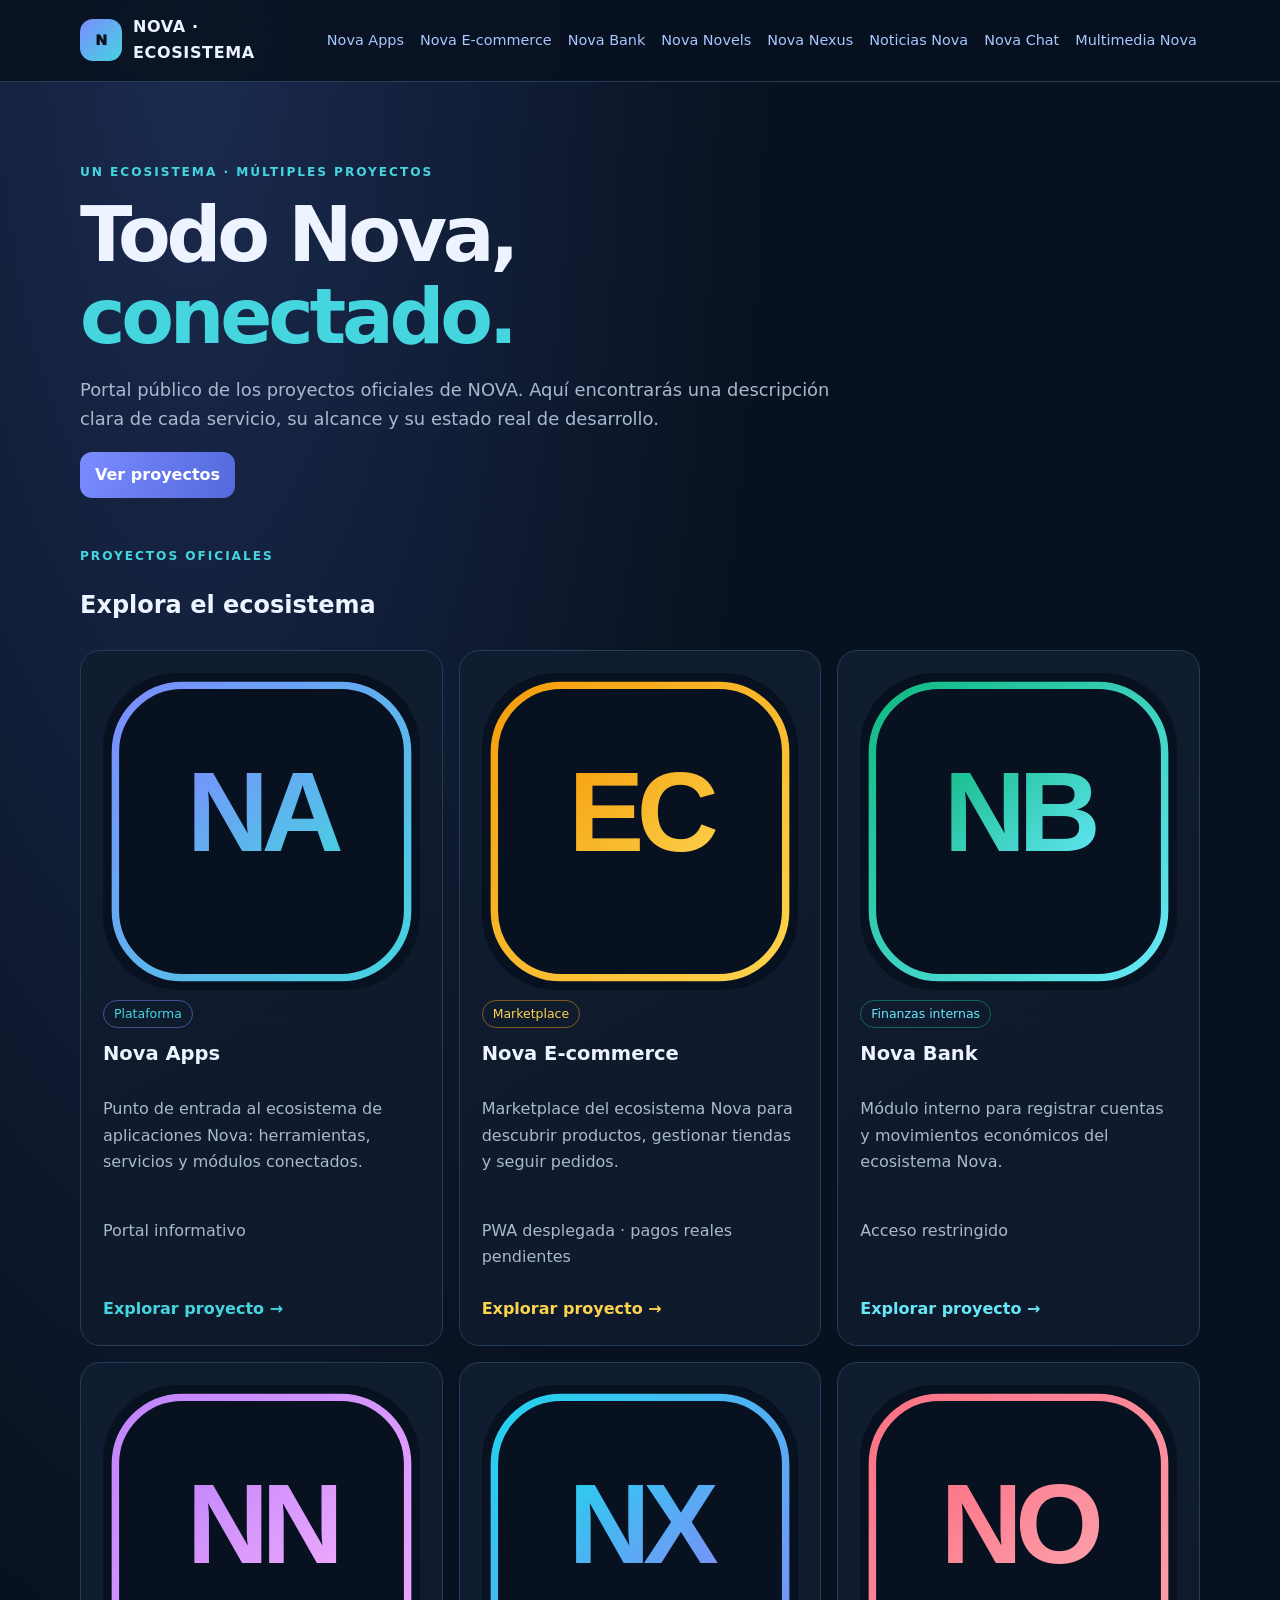
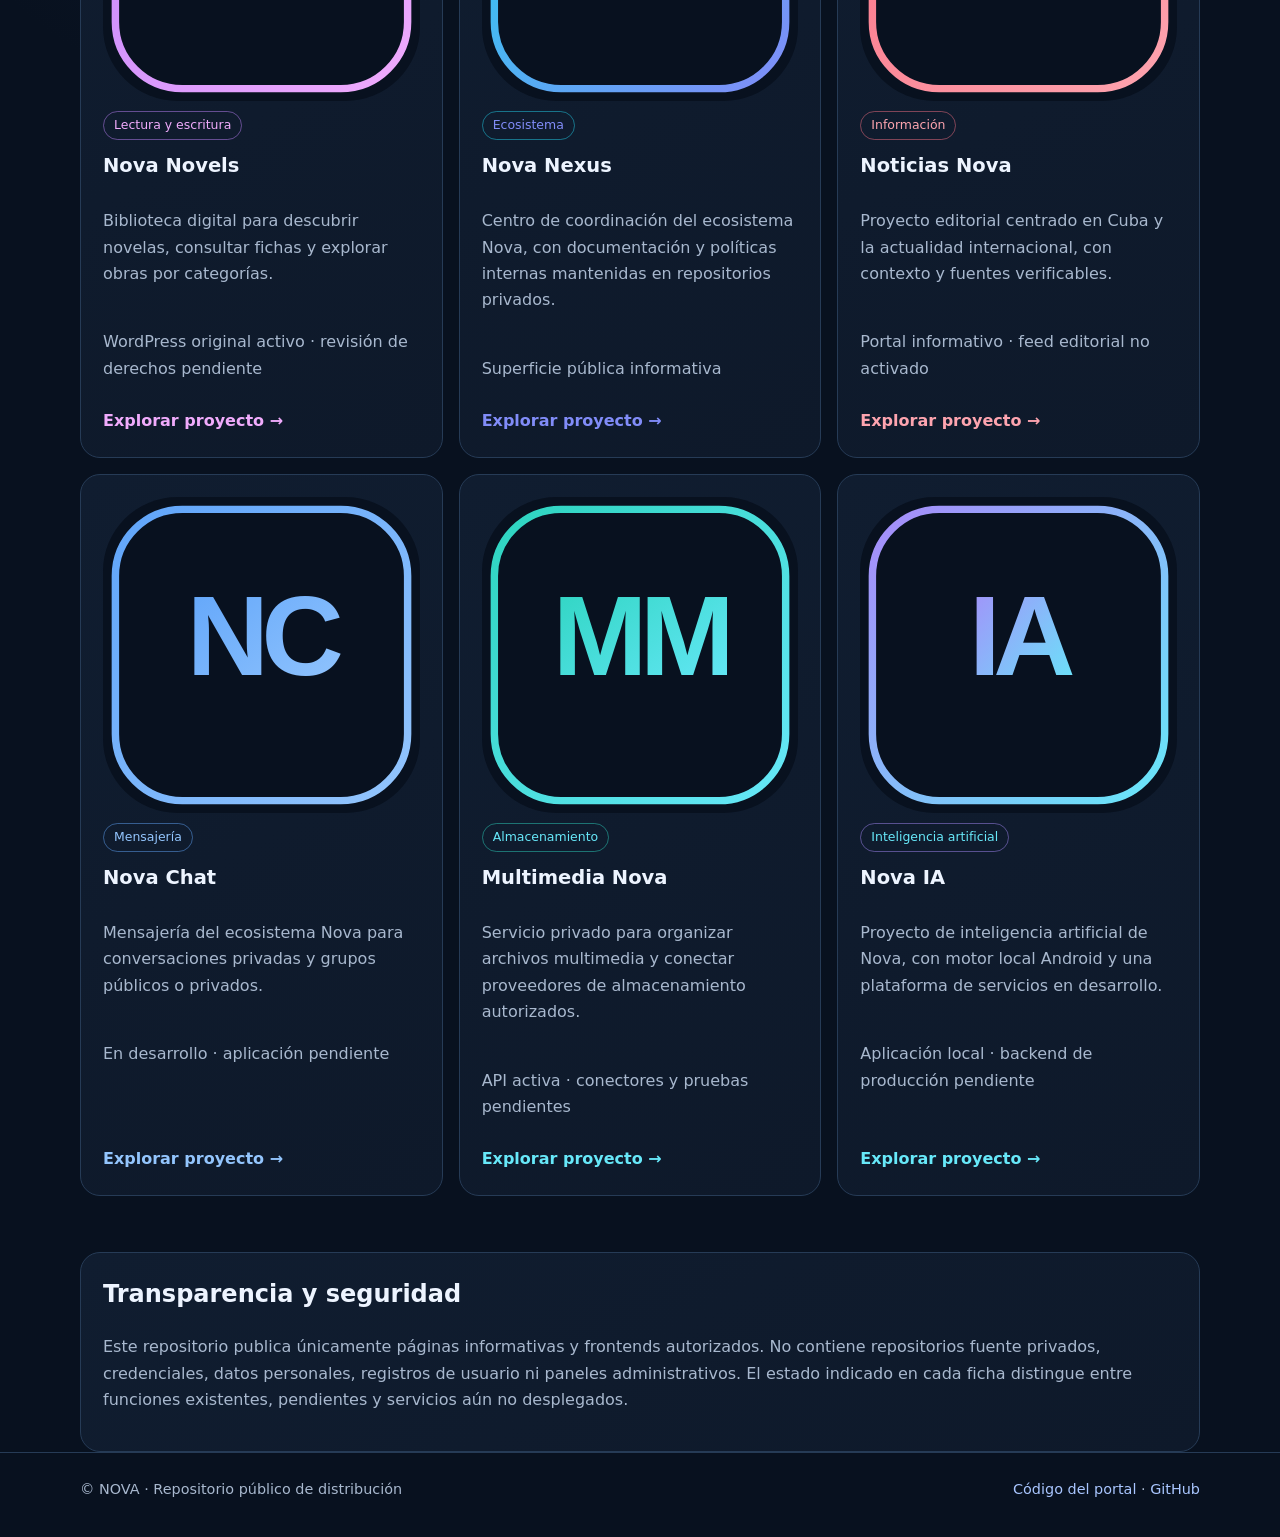
==== commit eee47872: "Add individual NOVA project icons to homepage cards" ====
--- a/index.html
+++ b/index.html
@@ -1,2 +1,2 @@
 <!doctype html>
-<html lang="es"><head><meta charset="utf-8"><meta name="viewport" content="width=device-width,initial-scale=1"><meta name="theme-color" content="#08111f"><meta name="description" content="Portal público del ecosistema Nova: aplicaciones, servicios y proyectos oficiales."><title>NOVA · Ecosistema digital</title><link rel="stylesheet" href="./assets/css/site.css"><link rel="icon" href="./assets/nova-mark.svg" type="image/svg+xml"></head><body data-site="home"><a class="skip-link" href="#contenido">Saltar al contenido</a><header><div class="wrap bar"><a class="brand" href="/Web-Publica-Nova/"><span class="mark">N</span><span>NOVA · ECOSISTEMA</span></a><nav class="nav" aria-label="Proyectos"><a href="/Web-Publica-Nova/nova-apps/">Nova Apps</a><a href="/Web-Publica-Nova/nova-ecommerce/">Nova E-commerce</a><a href="/Web-Publica-Nova/nova-bank/">Nova Bank</a><a href="/Web-Publica-Nova/nova-novels/">Nova Novels</a><a href="/Web-Publica-Nova/nova-nexus/">Nova Nexus</a><a href="/Web-Publica-Nova/noticias-nova/">Noticias Nova</a><a href="/Web-Publica-Nova/nova-chat/">Nova Chat</a><a href="/Web-Publica-Nova/multimedia-nova/">Multimedia Nova</a><a href="/Web-Publica-Nova/nova-ia/">Nova IA</a></nav></div></header><main id="contenido" class="wrap"><section class="hero"><p class="eyebrow">UN ECOSISTEMA · MÚLTIPLES PROYECTOS</p><h1>Todo Nova,<br><span>conectado.</span></h1><p class="lead">Portal público de los proyectos oficiales de NOVA. Aquí encontrarás una descripción clara de cada servicio, su alcance y su estado real de desarrollo.</p><a class="button" href="#proyectos">Ver proyectos</a></section><section id="proyectos"><p class="eyebrow">PROYECTOS OFICIALES</p><h2>Explora el ecosistema</h2><div class="grid"><article class="card"><span class="tag">Plataforma</span><h2>Nova Apps</h2><p>Punto de entrada al ecosistema de aplicaciones Nova: herramientas, servicios y módulos conectados.</p><p class="muted">Portal informativo</p><a class="more" href="./nova-apps/">Explorar proyecto →</a></article><article class="card"><span class="tag">Marketplace</span><h2>Nova E-commerce</h2><p>Marketplace del ecosistema Nova para descubrir productos, gestionar tiendas y seguir pedidos.</p><p class="muted">PWA desplegada · pagos reales pendientes</p><a class="more" href="./nova-ecommerce/">Explorar proyecto →</a></article><article class="card"><span class="tag">Finanzas internas</span><h2>Nova Bank</h2><p>Módulo interno para registrar cuentas y movimientos económicos del ecosistema Nova.</p><p class="muted">Acceso restringido</p><a class="more" href="./nova-bank/">Explorar proyecto →</a></article><article class="card"><span class="tag">Lectura y escritura</span><h2>Nova Novels</h2><p>Biblioteca digital para descubrir novelas, consultar fichas y explorar obras por categorías.</p><p class="muted">WordPress original activo · revisión de derechos pendiente</p><a class="more" href="./nova-novels/">Explorar proyecto →</a></article><article class="card"><span class="tag">Ecosistema</span><h2>Nova Nexus</h2><p>Centro de coordinación del ecosistema Nova, con documentación y políticas internas mantenidas en repositorios privados.</p><p class="muted">Superficie pública informativa</p><a class="more" href="./nova-nexus/">Explorar proyecto →</a></article><article class="card"><span class="tag">Información</span><h2>Noticias Nova</h2><p>Proyecto editorial centrado en Cuba y la actualidad internacional, con contexto y fuentes verificables.</p><p class="muted">Portal informativo · feed editorial no activado</p><a class="more" href="./noticias-nova/">Explorar proyecto →</a></article><article class="card"><span class="tag">Mensajería</span><h2>Nova Chat</h2><p>Mensajería del ecosistema Nova para conversaciones privadas y grupos públicos o privados.</p><p class="muted">En desarrollo · aplicación pendiente</p><a class="more" href="./nova-chat/">Explorar proyecto →</a></article><article class="card"><span class="tag">Almacenamiento</span><h2>Multimedia Nova</h2><p>Servicio privado para organizar archivos multimedia y conectar proveedores de almacenamiento autorizados.</p><p class="muted">API activa · conectores y pruebas pendientes</p><a class="more" href="./multimedia-nova/">Explorar proyecto →</a></article><article class="card"><span class="tag">Inteligencia artificial</span><h2>Nova IA</h2><p>Proyecto de inteligencia artificial de Nova, con motor local Android y una plataforma de servicios en desarrollo.</p><p class="muted">Aplicación local · backend de producción pendiente</p><a class="more" href="./nova-ia/">Explorar proyecto →</a></article></div></section><section class="panel"><h2>Transparencia y seguridad</h2><p class="muted">Este repositorio publica únicamente páginas informativas y frontends autorizados. No contiene repositorios fuente privados, credenciales, datos personales, registros de usuario ni paneles administrativos. El estado indicado en cada ficha distingue entre funciones existentes, pendientes y servicios aún no desplegados.</p></section></main><footer><div class="wrap foot"><span>© NOVA · Repositorio público de distribución</span><span><a href="https://github.com/Cumba35/Web-Publica-Nova">Código del portal</a> · <a href="https://github.com/Cumba35">GitHub</a></span></div></footer></body></html>+<html lang="es"><head><meta charset="utf-8"><meta name="viewport" content="width=device-width,initial-scale=1"><meta name="theme-color" content="#08111f"><meta name="description" content="Portal público del ecosistema Nova: aplicaciones, servicios y proyectos oficiales."><title>NOVA · Ecosistema digital</title><link rel="stylesheet" href="./assets/css/site.css"><link rel="icon" href="./assets/nova-mark.svg" type="image/svg+xml"></head><body data-site="home"><a class="skip-link" href="#contenido">Saltar al contenido</a><header><div class="wrap bar"><a class="brand" href="/Web-Publica-Nova/"><span class="mark">N</span><span>NOVA · ECOSISTEMA</span></a><nav class="nav" aria-label="Proyectos"><a href="/Web-Publica-Nova/nova-apps/">Nova Apps</a><a href="/Web-Publica-Nova/nova-ecommerce/">Nova E-commerce</a><a href="/Web-Publica-Nova/nova-bank/">Nova Bank</a><a href="/Web-Publica-Nova/nova-novels/">Nova Novels</a><a href="/Web-Publica-Nova/nova-nexus/">Nova Nexus</a><a href="/Web-Publica-Nova/noticias-nova/">Noticias Nova</a><a href="/Web-Publica-Nova/nova-chat/">Nova Chat</a><a href="/Web-Publica-Nova/multimedia-nova/">Multimedia Nova</a><a href="/Web-Publica-Nova/nova-ia/">Nova IA</a></nav></div></header><main id="contenido" class="wrap"><section class="hero"><p class="eyebrow">UN ECOSISTEMA · MÚLTIPLES PROYECTOS</p><h1>Todo Nova,<br><span>conectado.</span></h1><p class="lead">Portal público de los proyectos oficiales de NOVA. Aquí encontrarás una descripción clara de cada servicio, su alcance y su estado real de desarrollo.</p><a class="button" href="#proyectos">Ver proyectos</a></section><section id="proyectos"><p class="eyebrow">PROYECTOS OFICIALES</p><h2>Explora el ecosistema</h2><div class="grid"><article class="card"><img class="project-icon" src="./assets/icons/nova-apps.svg" alt="" aria-hidden="true"><span class="tag">Plataforma</span><h2>Nova Apps</h2><p>Punto de entrada al ecosistema de aplicaciones Nova: herramientas, servicios y módulos conectados.</p><p class="muted">Portal informativo</p><a class="more" href="./nova-apps/">Explorar proyecto →</a></article><article class="card"><img class="project-icon" src="./assets/icons/nova-ecommerce.svg" alt="" aria-hidden="true"><span class="tag">Marketplace</span><h2>Nova E-commerce</h2><p>Marketplace del ecosistema Nova para descubrir productos, gestionar tiendas y seguir pedidos.</p><p class="muted">PWA desplegada · pagos reales pendientes</p><a class="more" href="./nova-ecommerce/">Explorar proyecto →</a></article><article class="card"><img class="project-icon" src="./assets/icons/nova-bank.svg" alt="" aria-hidden="true"><span class="tag">Finanzas internas</span><h2>Nova Bank</h2><p>Módulo interno para registrar cuentas y movimientos económicos del ecosistema Nova.</p><p class="muted">Acceso restringido</p><a class="more" href="./nova-bank/">Explorar proyecto →</a></article><article class="card"><img class="project-icon" src="./assets/icons/nova-novels.svg" alt="" aria-hidden="true"><span class="tag">Lectura y escritura</span><h2>Nova Novels</h2><p>Biblioteca digital para descubrir novelas, consultar fichas y explorar obras por categorías.</p><p class="muted">WordPress original activo · revisión de derechos pendiente</p><a class="more" href="./nova-novels/">Explorar proyecto →</a></article><article class="card"><img class="project-icon" src="./assets/icons/nova-nexus.svg" alt="" aria-hidden="true"><span class="tag">Ecosistema</span><h2>Nova Nexus</h2><p>Centro de coordinación del ecosistema Nova, con documentación y políticas internas mantenidas en repositorios privados.</p><p class="muted">Superficie pública informativa</p><a class="more" href="./nova-nexus/">Explorar proyecto →</a></article><article class="card"><img class="project-icon" src="./assets/icons/noticias-nova.svg" alt="" aria-hidden="true"><span class="tag">Información</span><h2>Noticias Nova</h2><p>Proyecto editorial centrado en Cuba y la actualidad internacional, con contexto y fuentes verificables.</p><p class="muted">Portal informativo · feed editorial no activado</p><a class="more" href="./noticias-nova/">Explorar proyecto →</a></article><article class="card"><img class="project-icon" src="./assets/icons/nova-chat.svg" alt="" aria-hidden="true"><span class="tag">Mensajería</span><h2>Nova Chat</h2><p>Mensajería del ecosistema Nova para conversaciones privadas y grupos públicos o privados.</p><p class="muted">En desarrollo · aplicación pendiente</p><a class="more" href="./nova-chat/">Explorar proyecto →</a></article><article class="card"><img class="project-icon" src="./assets/icons/multimedia-nova.svg" alt="" aria-hidden="true"><span class="tag">Almacenamiento</span><h2>Multimedia Nova</h2><p>Servicio privado para organizar archivos multimedia y conectar proveedores de almacenamiento autorizados.</p><p class="muted">API activa · conectores y pruebas pendientes</p><a class="more" href="./multimedia-nova/">Explorar proyecto →</a></article><article class="card"><img class="project-icon" src="./assets/icons/nova-ia.svg" alt="" aria-hidden="true"><span class="tag">Inteligencia artificial</span><h2>Nova IA</h2><p>Proyecto de inteligencia artificial de Nova, con motor local Android y una plataforma de servicios en desarrollo.</p><p class="muted">Aplicación local · backend de producción pendiente</p><a class="more" href="./nova-ia/">Explorar proyecto →</a></article></div></section><section class="panel"><h2>Transparencia y seguridad</h2><p class="muted">Este repositorio publica únicamente páginas informativas y frontends autorizados. No contiene repositorios fuente privados, credenciales, datos personales, registros de usuario ni paneles administrativos. El estado indicado en cada ficha distingue entre funciones existentes, pendientes y servicios aún no desplegados.</p></section></main><footer><div class="wrap foot"><span>© NOVA · Repositorio público de distribución</span><span><a href="https://github.com/Cumba35/Web-Publica-Nova">Código del portal</a> · <a href="https://github.com/Cumba35">GitHub</a></span></div></footer></body></html>
--- a/assets/css/site.css
+++ b/assets/css/site.css
@@ -1,4 +1,4 @@
-:root{color-scheme:dark;--bg:#08111f;--panel:#101d30;--panel2:#14243a;--text:#edf4ff;--muted:#a8b8ce;--line:#263b56;--accent:#7b8cff;--cyan:#45d5df;--good:#8bd7b0}*{box-sizing:border-box}html{scroll-behavior:smooth}body{margin:0;background:radial-gradient(ellipse at 15% 0%,#1b2b50 0,transparent 38%),var(--bg);color:var(--text);font:16px/1.65 system-ui,-apple-system,Segoe UI,sans-serif}a{color:#a9c6ff;text-decoration:none}a:hover{text-decoration:underline}.wrap{width:min(1120px,92%);margin:auto}header{border-bottom:1px solid var(--line);background:#08111fd9;position:sticky;top:0;backdrop-filter:blur(14px);z-index:10}.bar{display:flex;align-items:center;justify-content:space-between;gap:18px;padding:14px 0}.brand{display:flex;align-items:center;gap:11px;color:var(--text);font-weight:850;letter-spacing:.04em}.mark{width:42px;height:42px;border-radius:13px;display:grid;place-items:center;background:linear-gradient(135deg,var(--accent),var(--cyan));color:#08111f;font-size:1.25rem;font-weight:950}.nav{display:flex;gap:16px;flex-wrap:nowrap;overflow-x:auto;max-width:70vw;white-space:nowrap;font-size:.9rem;scrollbar-width:thin}.hero{padding:68px 0 36px}.eyebrow{color:var(--cyan);font-size:.76rem;font-weight:800;letter-spacing:.16em;text-transform:uppercase}.hero h1{font-size:clamp(2.4rem,7vw,4.8rem);line-height:1.06;letter-spacing:-.055em;margin:12px 0}.hero h1 span{color:var(--cyan)}.lead{max-width:760px;color:var(--muted);font-size:1.12rem}.grid{display:grid;grid-template-columns:repeat(3,minmax(0,1fr));gap:16px;margin:24px 0 56px}.card,.panel{background:linear-gradient(150deg,var(--panel),#0e192a);border:1px solid var(--line);border-radius:20px;padding:22px;min-width:0}.card{display:flex;flex-direction:column;gap:10px;transition:transform .18s,border-color .18s}.card:hover{transform:translateY(-3px);border-color:#657dff}.card h2{margin:0;font-size:1.22rem}.card p,.muted{color:var(--muted)}.tag{display:inline-block;width:max-content;max-width:100%;padding:3px 10px;border:1px solid #3b5071;border-radius:99px;color:#c4d6ff;font-size:.78rem}.card .more{margin-top:auto;font-weight:750}.detail{padding:46px 0 70px}.detail h1{font-size:clamp(2.3rem,6vw,4rem);line-height:1.1;margin:10px 0}.cols{display:grid;grid-template-columns:1.35fr .8fr;gap:18px;margin-top:26px}.panel h2{margin-top:0}.panel li{margin:.45rem 0;color:var(--muted)}.notice{border-left:3px solid var(--cyan);padding:12px 15px;background:#13283b;border-radius:0 12px 12px 0;color:#c7d7e9}.button{display:inline-block;padding:10px 15px;border-radius:12px;background:linear-gradient(110deg,var(--accent),#5369dc);color:white;font-weight:750}.button:hover{text-decoration:none;filter:brightness(1.1)}footer{border-top:1px solid var(--line);padding:25px 0 35px;color:var(--muted);font-size:.9rem}.foot{display:flex;justify-content:space-between;gap:14px;flex-wrap:wrap}@media(max-width:850px){.grid{grid-template-columns:repeat(2,minmax(0,1fr))}.nav{display:flex;max-width:58vw;gap:12px;font-size:.82rem}.cols{grid-template-columns:1fr}}@media(max-width:560px){.grid{grid-template-columns:1fr}.hero{padding-top:44px}.card,.panel{padding:18px}.bar{padding:10px 0}.nav{max-width:46vw;gap:10px;font-size:.78rem}.brand{font-size:.82rem}.mark{width:36px;height:36px}}
+:root{color-scheme:dark;--bg:#08111f;--panel:#101d30;--panel2:#14243a;--text:#edf4ff;--muted:#a8b8ce;--line:#263b56;--accent:#7b8cff;--cyan:#45d5df;--good:#8bd7b0}*{box-sizing:border-box}html{scroll-behavior:smooth}body{margin:0;background:radial-gradient(ellipse at 15% 0%,#1b2b50 0,transparent 38%),var(--bg);color:var(--text);font:16px/1.65 system-ui,-apple-system,Segoe UI,sans-serif}a{color:#a9c6ff;text-decoration:none}a:hover{text-decoration:underline}.wrap{width:min(1120px,92%);margin:auto}header{border-bottom:1px solid var(--line);background:#08111fd9;position:sticky;top:0;backdrop-filter:blur(14px);z-index:10}.bar{display:flex;align-items:center;justify-content:space-between;gap:18px;padding:14px 0}.brand{display:flex;align-items:center;gap:11px;color:var(--text);font-weight:850;letter-spacing:.04em}.mark{width:42px;height:42px;border-radius:13px;display:grid;place-items:center;background:linear-gradient(135deg,var(--accent),var(--cyan));color:#08111f;font-size:1.25rem;font-weight:950}.nav{display:flex;gap:16px;flex-wrap:nowrap;overflow-x:auto;max-width:70vw;white-space:nowrap;font-size:.9rem;scrollbar-width:thin}.hero{padding:68px 0 36px}.eyebrow{color:var(--cyan);font-size:.76rem;font-weight:800;letter-spacing:.16em;text-transform:uppercase}.hero h1{font-size:clamp(2.4rem,7vw,4.8rem);line-height:1.06;letter-spacing:-.055em;margin:12px 0}.hero h1 span{color:var(--cyan)}.lead{max-width:760px;color:var(--muted);font-size:1.12rem}.grid{display:grid;grid-template-columns:repeat(3,minmax(0,1fr));gap:16px;margin:24px 0 56px}.card,.panel{background:linear-gradient(150deg,var(--panel),#0e192a);border:1px solid var(--line);border-radius:20px;padding:22px;min-width:0}.card{display:flex;flex-direction:column;gap:10px;transition:transform .18s,border-color .18s}.card:hover{transform:translateY(-3px);border-color:var(--accent)}.card h2{margin:0;font-size:1.22rem}.card p,.muted{color:var(--muted)}.tag{display:inline-block;width:max-content;max-width:100%;padding:3px 10px;border:1px solid color-mix(in srgb,var(--accent) 48%,transparent);border-radius:99px;color:var(--cyan);font-size:.78rem}.card .more{margin-top:auto;font-weight:750;color:var(--cyan)}.detail{padding:46px 0 70px}.detail h1{font-size:clamp(2.3rem,6vw,4rem);line-height:1.1;margin:10px 0}.cols{display:grid;grid-template-columns:1.35fr .8fr;gap:18px;margin-top:26px}.panel h2{margin-top:0}.panel li{margin:.45rem 0;color:var(--muted)}.notice{border-left:3px solid var(--cyan);padding:12px 15px;background:#13283b;border-radius:0 12px 12px 0;color:#c7d7e9}.button{display:inline-block;padding:10px 15px;border-radius:12px;background:linear-gradient(110deg,var(--accent),#5369dc);color:white;font-weight:750}.button:hover{text-decoration:none;filter:brightness(1.1)}footer{border-top:1px solid var(--line);padding:25px 0 35px;color:var(--muted);font-size:.9rem}.foot{display:flex;justify-content:space-between;gap:14px;flex-wrap:wrap}@media(max-width:850px){.grid{grid-template-columns:repeat(2,minmax(0,1fr))}.nav{display:flex;max-width:58vw;gap:12px;font-size:.82rem}.cols{grid-template-columns:1fr}}@media(max-width:560px){.grid{grid-template-columns:1fr}.hero{padding-top:44px}.card,.panel{padding:18px}.bar{padding:10px 0}.nav{max-width:46vw;gap:10px;font-size:.78rem}.brand{font-size:.82rem}.mark{width:36px;height:36px}}
 .skip-link{position:absolute;left:12px;top:-60px;z-index:30;padding:9px 13px;border-radius:10px;background:#fff;color:#08111f;font-weight:800}
 .skip-link:focus{top:12px}
 a:focus-visible,button:focus-visible{outline:3px solid var(--cyan);outline-offset:3px;border-radius:5px}
@@ -14,3 +14,13 @@
 .mark{min-width:42px;padding:0 4px;font-size:.9rem;letter-spacing:-.04em}
 @media(max-width:560px){.bar{align-items:flex-start;flex-direction:column;gap:10px}.nav{width:100%;max-width:100%;gap:14px;font-size:.82rem}.brand{white-space:nowrap}}
 @media(prefers-reduced-motion:reduce){html{scroll-behavior:auto}*,*::before,*::after{animation-duration:.01ms!important;animation-iteration-count:1!important;transition-duration:.01ms!important}}
+
+.grid .card:nth-child(1){--accent:#7b8cff;--cyan:#45d5df}
+.grid .card:nth-child(2){--accent:#f59e0b;--cyan:#fcd34d}
+.grid .card:nth-child(3){--accent:#10b981;--cyan:#67e8f9}
+.grid .card:nth-child(4){--accent:#c084fc;--cyan:#f0abfc}
+.grid .card:nth-child(5){--accent:#22d3ee;--cyan:#818cf8}
+.grid .card:nth-child(6){--accent:#fb7185;--cyan:#fda4af}
+.grid .card:nth-child(7){--accent:#60a5fa;--cyan:#93c5fd}
+.grid .card:nth-child(8){--accent:#2dd4bf;--cyan:#67e8f9}
+.grid .card:nth-child(9){--accent:#a78bfa;--cyan:#67e8f9}
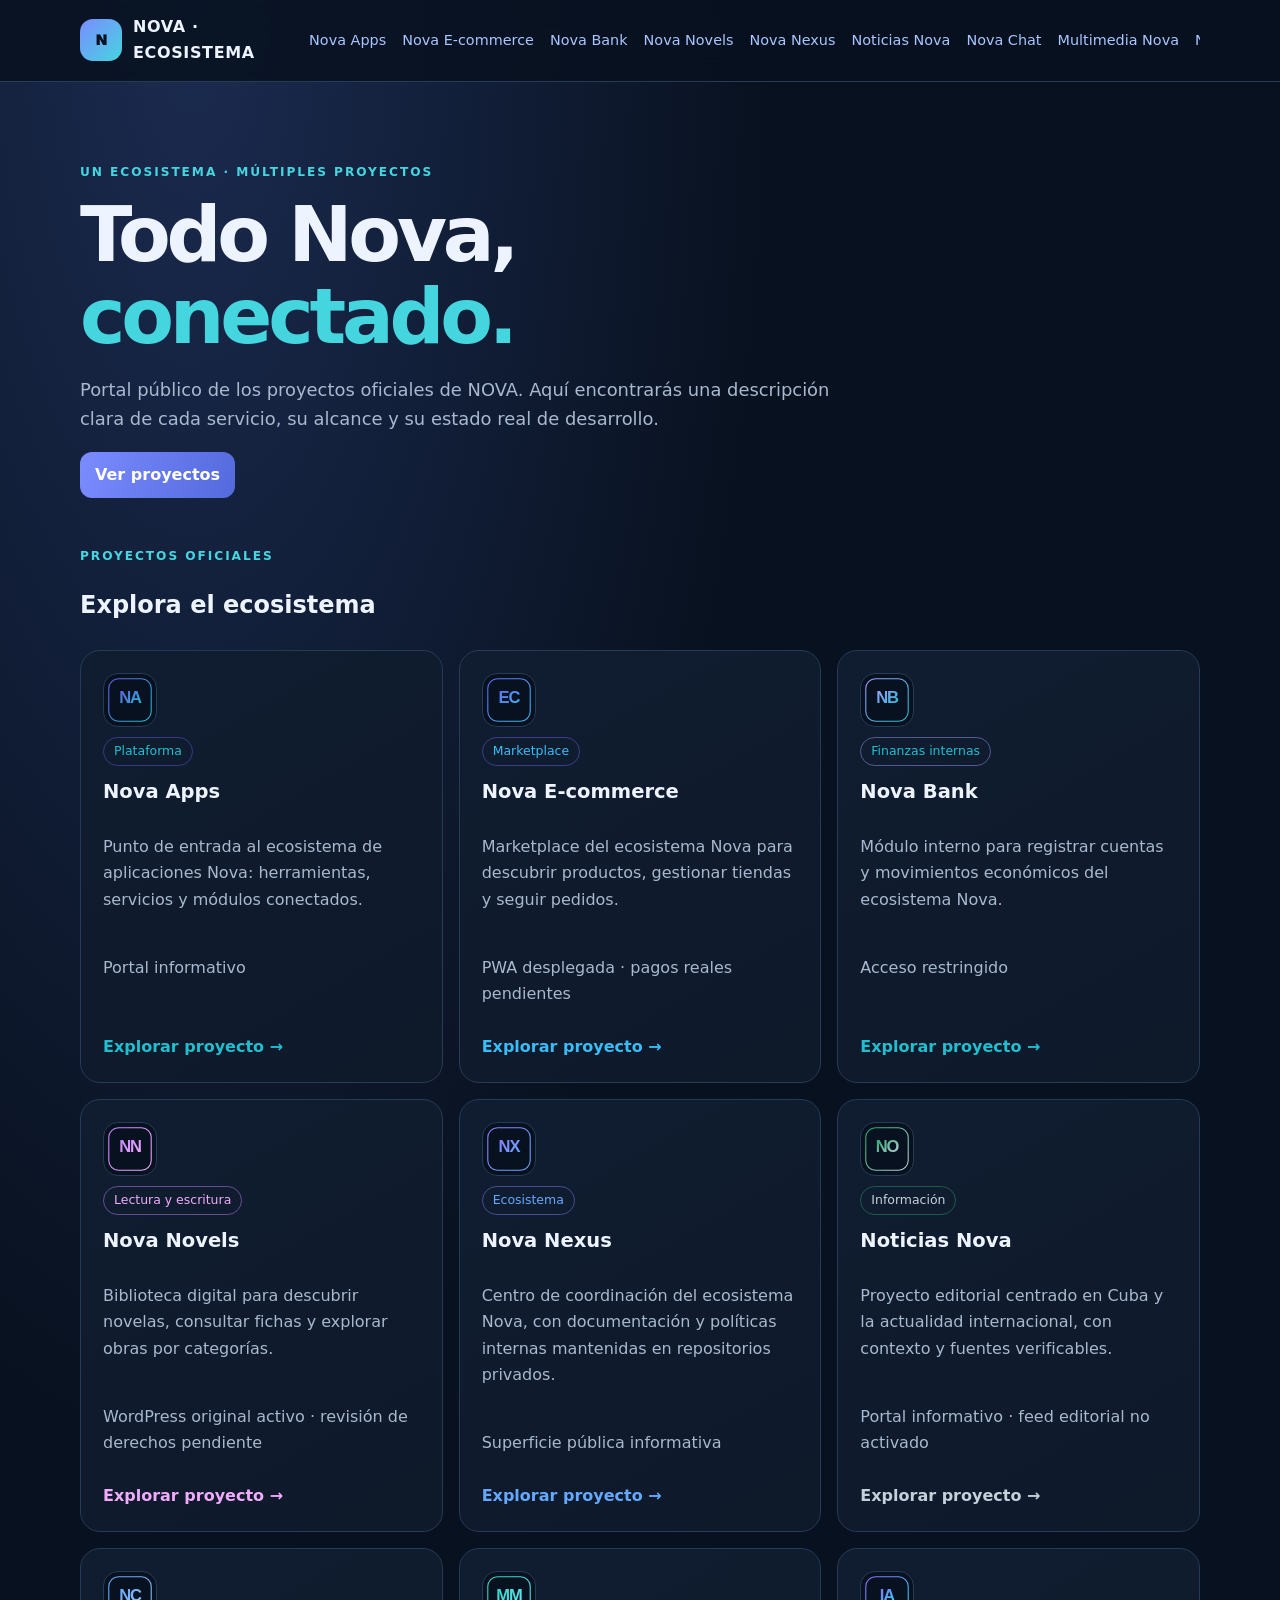
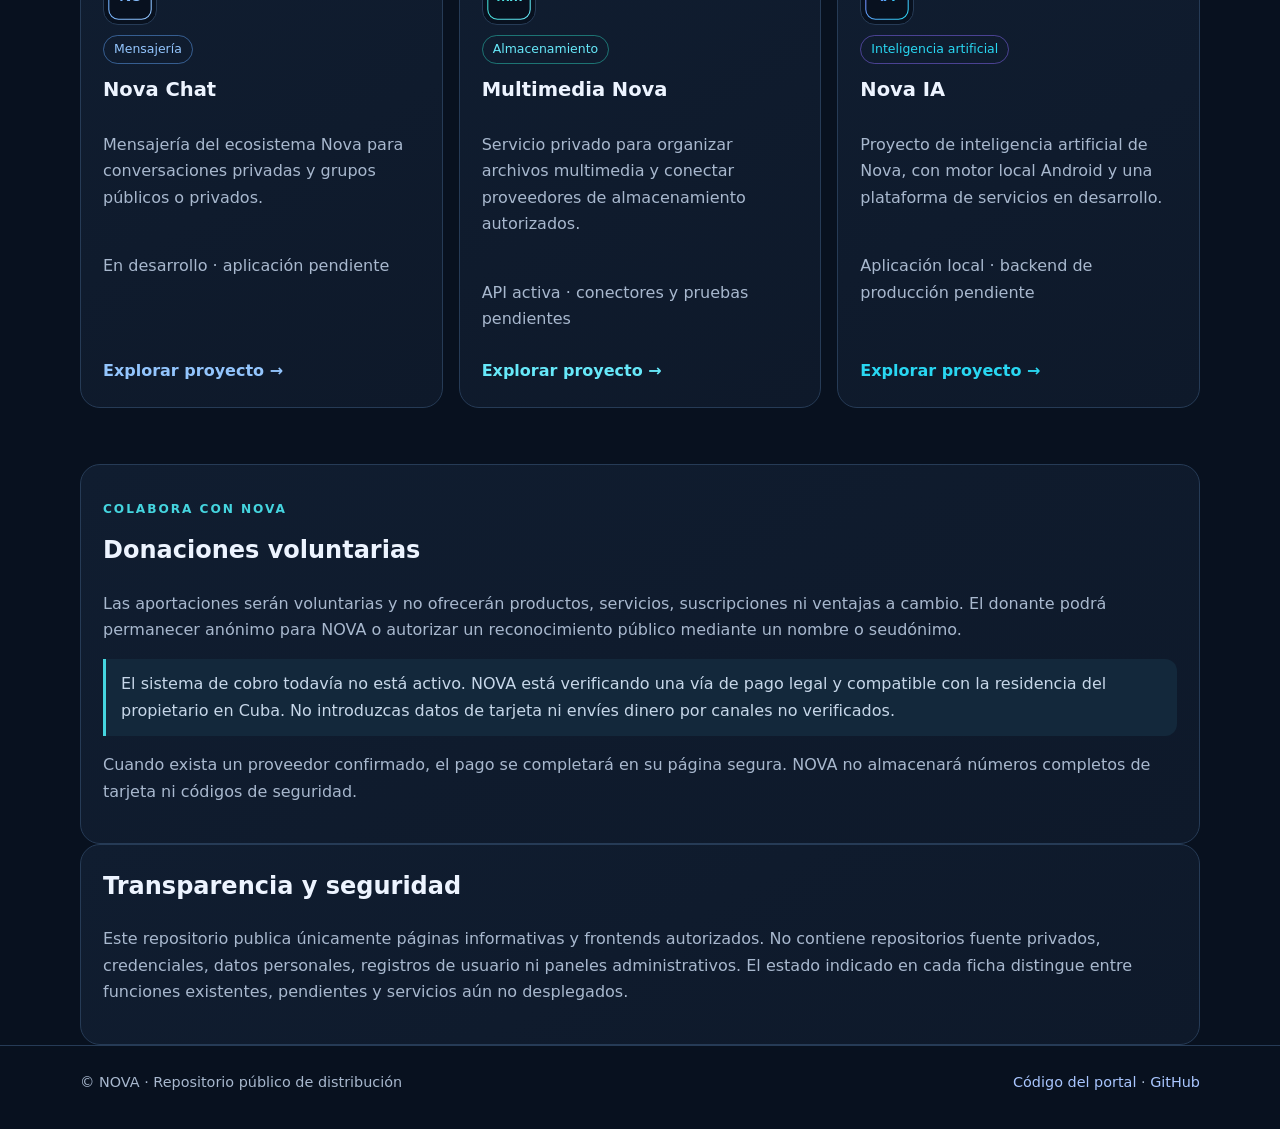
==== commit decd88cb: "Add consistent NOVA donation navigation" ====
--- a/index.html
+++ b/index.html
@@ -1,2 +1,2 @@
 <!doctype html>
-<html lang="es"><head><meta charset="utf-8"><meta name="viewport" content="width=device-width,initial-scale=1"><meta name="theme-color" content="#08111f"><meta name="description" content="Portal público del ecosistema Nova: aplicaciones, servicios y proyectos oficiales."><title>NOVA · Ecosistema digital</title><link rel="stylesheet" href="./assets/css/site.css"><link rel="icon" href="./assets/nova-mark.svg" type="image/svg+xml"></head><body data-site="home"><a class="skip-link" href="#contenido">Saltar al contenido</a><header><div class="wrap bar"><a class="brand" href="/Web-Publica-Nova/"><span class="mark">N</span><span>NOVA · ECOSISTEMA</span></a><nav class="nav" aria-label="Proyectos"><a href="/Web-Publica-Nova/nova-apps/">Nova Apps</a><a href="/Web-Publica-Nova/nova-ecommerce/">Nova E-commerce</a><a href="/Web-Publica-Nova/nova-bank/">Nova Bank</a><a href="/Web-Publica-Nova/nova-novels/">Nova Novels</a><a href="/Web-Publica-Nova/nova-nexus/">Nova Nexus</a><a href="/Web-Publica-Nova/noticias-nova/">Noticias Nova</a><a href="/Web-Publica-Nova/nova-chat/">Nova Chat</a><a href="/Web-Publica-Nova/multimedia-nova/">Multimedia Nova</a><a href="/Web-Publica-Nova/nova-ia/">Nova IA</a></nav></div></header><main id="contenido" class="wrap"><section class="hero"><p class="eyebrow">UN ECOSISTEMA · MÚLTIPLES PROYECTOS</p><h1>Todo Nova,<br><span>conectado.</span></h1><p class="lead">Portal público de los proyectos oficiales de NOVA. Aquí encontrarás una descripción clara de cada servicio, su alcance y su estado real de desarrollo.</p><a class="button" href="#proyectos">Ver proyectos</a></section><section id="proyectos"><p class="eyebrow">PROYECTOS OFICIALES</p><h2>Explora el ecosistema</h2><div class="grid"><article class="card"><img class="project-icon" src="./assets/icons/nova-apps.svg" alt="" aria-hidden="true"><span class="tag">Plataforma</span><h2>Nova Apps</h2><p>Punto de entrada al ecosistema de aplicaciones Nova: herramientas, servicios y módulos conectados.</p><p class="muted">Portal informativo</p><a class="more" href="./nova-apps/">Explorar proyecto →</a></article><article class="card"><img class="project-icon" src="./assets/icons/nova-ecommerce.svg" alt="" aria-hidden="true"><span class="tag">Marketplace</span><h2>Nova E-commerce</h2><p>Marketplace del ecosistema Nova para descubrir productos, gestionar tiendas y seguir pedidos.</p><p class="muted">PWA desplegada · pagos reales pendientes</p><a class="more" href="./nova-ecommerce/">Explorar proyecto →</a></article><article class="card"><img class="project-icon" src="./assets/icons/nova-bank.svg" alt="" aria-hidden="true"><span class="tag">Finanzas internas</span><h2>Nova Bank</h2><p>Módulo interno para registrar cuentas y movimientos económicos del ecosistema Nova.</p><p class="muted">Acceso restringido</p><a class="more" href="./nova-bank/">Explorar proyecto →</a></article><article class="card"><img class="project-icon" src="./assets/icons/nova-novels.svg" alt="" aria-hidden="true"><span class="tag">Lectura y escritura</span><h2>Nova Novels</h2><p>Biblioteca digital para descubrir novelas, consultar fichas y explorar obras por categorías.</p><p class="muted">WordPress original activo · revisión de derechos pendiente</p><a class="more" href="./nova-novels/">Explorar proyecto →</a></article><article class="card"><img class="project-icon" src="./assets/icons/nova-nexus.svg" alt="" aria-hidden="true"><span class="tag">Ecosistema</span><h2>Nova Nexus</h2><p>Centro de coordinación del ecosistema Nova, con documentación y políticas internas mantenidas en repositorios privados.</p><p class="muted">Superficie pública informativa</p><a class="more" href="./nova-nexus/">Explorar proyecto →</a></article><article class="card"><img class="project-icon" src="./assets/icons/noticias-nova.svg" alt="" aria-hidden="true"><span class="tag">Información</span><h2>Noticias Nova</h2><p>Proyecto editorial centrado en Cuba y la actualidad internacional, con contexto y fuentes verificables.</p><p class="muted">Portal informativo · feed editorial no activado</p><a class="more" href="./noticias-nova/">Explorar proyecto →</a></article><article class="card"><img class="project-icon" src="./assets/icons/nova-chat.svg" alt="" aria-hidden="true"><span class="tag">Mensajería</span><h2>Nova Chat</h2><p>Mensajería del ecosistema Nova para conversaciones privadas y grupos públicos o privados.</p><p class="muted">En desarrollo · aplicación pendiente</p><a class="more" href="./nova-chat/">Explorar proyecto →</a></article><article class="card"><img class="project-icon" src="./assets/icons/multimedia-nova.svg" alt="" aria-hidden="true"><span class="tag">Almacenamiento</span><h2>Multimedia Nova</h2><p>Servicio privado para organizar archivos multimedia y conectar proveedores de almacenamiento autorizados.</p><p class="muted">API activa · conectores y pruebas pendientes</p><a class="more" href="./multimedia-nova/">Explorar proyecto →</a></article><article class="card"><img class="project-icon" src="./assets/icons/nova-ia.svg" alt="" aria-hidden="true"><span class="tag">Inteligencia artificial</span><h2>Nova IA</h2><p>Proyecto de inteligencia artificial de Nova, con motor local Android y una plataforma de servicios en desarrollo.</p><p class="muted">Aplicación local · backend de producción pendiente</p><a class="more" href="./nova-ia/">Explorar proyecto →</a></article></div></section><section class="panel"><h2>Transparencia y seguridad</h2><p class="muted">Este repositorio publica únicamente páginas informativas y frontends autorizados. No contiene repositorios fuente privados, credenciales, datos personales, registros de usuario ni paneles administrativos. El estado indicado en cada ficha distingue entre funciones existentes, pendientes y servicios aún no desplegados.</p></section></main><footer><div class="wrap foot"><span>© NOVA · Repositorio público de distribución</span><span><a href="https://github.com/Cumba35/Web-Publica-Nova">Código del portal</a> · <a href="https://github.com/Cumba35">GitHub</a></span></div></footer></body></html>+<html lang="es"><head><meta charset="utf-8"><meta name="viewport" content="width=device-width,initial-scale=1"><meta name="theme-color" content="#08111f"><meta name="description" content="Portal público del ecosistema Nova: aplicaciones, servicios y proyectos oficiales."><title>NOVA · Ecosistema digital</title><link rel="stylesheet" href="./assets/css/site.css"><link rel="icon" href="./assets/nova-mark.svg" type="image/svg+xml"></head><body data-site="home"><a class="skip-link" href="#contenido">Saltar al contenido</a><header><div class="wrap bar"><a class="brand" href="/Web-Publica-Nova/"><span class="mark">N</span><span>NOVA · ECOSISTEMA</span></a><nav class="nav" aria-label="Proyectos"><a href="/Web-Publica-Nova/nova-apps/">Nova Apps</a><a href="/Web-Publica-Nova/nova-ecommerce/">Nova E-commerce</a><a href="/Web-Publica-Nova/nova-bank/">Nova Bank</a><a href="/Web-Publica-Nova/nova-novels/">Nova Novels</a><a href="/Web-Publica-Nova/nova-nexus/">Nova Nexus</a><a href="/Web-Publica-Nova/noticias-nova/">Noticias Nova</a><a href="/Web-Publica-Nova/nova-chat/">Nova Chat</a><a href="/Web-Publica-Nova/multimedia-nova/">Multimedia Nova</a><a href="/Web-Publica-Nova/nova-ia/">Nova IA</a><a class="donate-link" href="/Web-Publica-Nova/#donaciones">Donaciones</a></nav></div></header><main id="contenido" class="wrap"><section class="hero"><p class="eyebrow">UN ECOSISTEMA · MÚLTIPLES PROYECTOS</p><h1>Todo Nova,<br><span>conectado.</span></h1><p class="lead">Portal público de los proyectos oficiales de NOVA. Aquí encontrarás una descripción clara de cada servicio, su alcance y su estado real de desarrollo.</p><a class="button" href="#proyectos">Ver proyectos</a></section><section id="proyectos"><p class="eyebrow">PROYECTOS OFICIALES</p><h2>Explora el ecosistema</h2><div class="grid"><article class="card"><img class="project-icon" src="./assets/icons/nova-apps.svg" alt="" aria-hidden="true"><span class="tag">Plataforma</span><h2>Nova Apps</h2><p>Punto de entrada al ecosistema de aplicaciones Nova: herramientas, servicios y módulos conectados.</p><p class="muted">Portal informativo</p><a class="more" href="./nova-apps/">Explorar proyecto →</a></article><article class="card"><img class="project-icon" src="./assets/icons/nova-ecommerce.svg" alt="" aria-hidden="true"><span class="tag">Marketplace</span><h2>Nova E-commerce</h2><p>Marketplace del ecosistema Nova para descubrir productos, gestionar tiendas y seguir pedidos.</p><p class="muted">PWA desplegada · pagos reales pendientes</p><a class="more" href="./nova-ecommerce/">Explorar proyecto →</a></article><article class="card"><img class="project-icon" src="./assets/icons/nova-bank.svg" alt="" aria-hidden="true"><span class="tag">Finanzas internas</span><h2>Nova Bank</h2><p>Módulo interno para registrar cuentas y movimientos económicos del ecosistema Nova.</p><p class="muted">Acceso restringido</p><a class="more" href="./nova-bank/">Explorar proyecto →</a></article><article class="card"><img class="project-icon" src="./assets/icons/nova-novels.svg" alt="" aria-hidden="true"><span class="tag">Lectura y escritura</span><h2>Nova Novels</h2><p>Biblioteca digital para descubrir novelas, consultar fichas y explorar obras por categorías.</p><p class="muted">WordPress original activo · revisión de derechos pendiente</p><a class="more" href="./nova-novels/">Explorar proyecto →</a></article><article class="card"><img class="project-icon" src="./assets/icons/nova-nexus.svg" alt="" aria-hidden="true"><span class="tag">Ecosistema</span><h2>Nova Nexus</h2><p>Centro de coordinación del ecosistema Nova, con documentación y políticas internas mantenidas en repositorios privados.</p><p class="muted">Superficie pública informativa</p><a class="more" href="./nova-nexus/">Explorar proyecto →</a></article><article class="card"><img class="project-icon" src="./assets/icons/noticias-nova.svg" alt="" aria-hidden="true"><span class="tag">Información</span><h2>Noticias Nova</h2><p>Proyecto editorial centrado en Cuba y la actualidad internacional, con contexto y fuentes verificables.</p><p class="muted">Portal informativo · feed editorial no activado</p><a class="more" href="./noticias-nova/">Explorar proyecto →</a></article><article class="card"><img class="project-icon" src="./assets/icons/nova-chat.svg" alt="" aria-hidden="true"><span class="tag">Mensajería</span><h2>Nova Chat</h2><p>Mensajería del ecosistema Nova para conversaciones privadas y grupos públicos o privados.</p><p class="muted">En desarrollo · aplicación pendiente</p><a class="more" href="./nova-chat/">Explorar proyecto →</a></article><article class="card"><img class="project-icon" src="./assets/icons/multimedia-nova.svg" alt="" aria-hidden="true"><span class="tag">Almacenamiento</span><h2>Multimedia Nova</h2><p>Servicio privado para organizar archivos multimedia y conectar proveedores de almacenamiento autorizados.</p><p class="muted">API activa · conectores y pruebas pendientes</p><a class="more" href="./multimedia-nova/">Explorar proyecto →</a></article><article class="card"><img class="project-icon" src="./assets/icons/nova-ia.svg" alt="" aria-hidden="true"><span class="tag">Inteligencia artificial</span><h2>Nova IA</h2><p>Proyecto de inteligencia artificial de Nova, con motor local Android y una plataforma de servicios en desarrollo.</p><p class="muted">Aplicación local · backend de producción pendiente</p><a class="more" href="./nova-ia/">Explorar proyecto →</a></article></div></section><section id="donaciones" class="panel donation-panel"><p class="eyebrow">Colabora con NOVA</p><h2>Donaciones voluntarias</h2><p class="muted">Las aportaciones serán voluntarias y no ofrecerán productos, servicios, suscripciones ni ventajas a cambio. El donante podrá permanecer anónimo para NOVA o autorizar un reconocimiento público mediante un nombre o seudónimo.</p><p class="notice">El sistema de cobro todavía no está activo. NOVA está verificando una vía de pago legal y compatible con la residencia del propietario en Cuba. No introduzcas datos de tarjeta ni envíes dinero por canales no verificados.</p><p class="muted">Cuando exista un proveedor confirmado, el pago se completará en su página segura. NOVA no almacenará números completos de tarjeta ni códigos de seguridad.</p></section><section class="panel"><h2>Transparencia y seguridad</h2><p class="muted">Este repositorio publica únicamente páginas informativas y frontends autorizados. No contiene repositorios fuente privados, credenciales, datos personales, registros de usuario ni paneles administrativos. El estado indicado en cada ficha distingue entre funciones existentes, pendientes y servicios aún no desplegados.</p></section></main><footer><div class="wrap foot"><span>© NOVA · Repositorio público de distribución</span><span><a href="https://github.com/Cumba35/Web-Publica-Nova">Código del portal</a> · <a href="https://github.com/Cumba35">GitHub</a></span></div></footer></body></html>
--- a/assets/css/site.css
+++ b/assets/css/site.css
@@ -2,25 +2,27 @@
 .skip-link{position:absolute;left:12px;top:-60px;z-index:30;padding:9px 13px;border-radius:10px;background:#fff;color:#08111f;font-weight:800}
 .skip-link:focus{top:12px}
 a:focus-visible,button:focus-visible{outline:3px solid var(--cyan);outline-offset:3px;border-radius:5px}
-body[data-site="apps"]{--accent:#7b8cff;--cyan:#45d5df}
-body[data-site="ecommerce"]{--accent:#f59e0b;--cyan:#fcd34d}
-body[data-site="bank"]{--accent:#10b981;--cyan:#67e8f9}
+body[data-site="apps"]{--accent:#6558e8;--cyan:#20bfd0}
+body[data-site="ecommerce"]{--accent:#6366f1;--cyan:#38bdf8}
+body[data-site="bank"]{--accent:#a69aff;--cyan:#20bfd0}
 body[data-site="novels"]{--accent:#c084fc;--cyan:#f0abfc}
-body[data-site="nexus"]{--accent:#22d3ee;--cyan:#818cf8}
-body[data-site="news"]{--accent:#fb7185;--cyan:#fda4af}
+body[data-site="nexus"]{--accent:#8c7cff;--cyan:#65a8ff}
+body[data-site="news"]{--accent:#21a66b;--cyan:#c5d0da}
 body[data-site="chat"]{--accent:#60a5fa;--cyan:#93c5fd}
 body[data-site="multimedia"]{--accent:#2dd4bf;--cyan:#67e8f9}
-body[data-site="ia"]{--accent:#a78bfa;--cyan:#67e8f9}
+body[data-site="ia"]{--accent:#8b6cff;--cyan:#29d7f2}
 .mark{min-width:42px;padding:0 4px;font-size:.9rem;letter-spacing:-.04em}
 @media(max-width:560px){.bar{align-items:flex-start;flex-direction:column;gap:10px}.nav{width:100%;max-width:100%;gap:14px;font-size:.82rem}.brand{white-space:nowrap}}
 @media(prefers-reduced-motion:reduce){html{scroll-behavior:auto}*,*::before,*::after{animation-duration:.01ms!important;animation-iteration-count:1!important;transition-duration:.01ms!important}}
 
-.grid .card:nth-child(1){--accent:#7b8cff;--cyan:#45d5df}
-.grid .card:nth-child(2){--accent:#f59e0b;--cyan:#fcd34d}
-.grid .card:nth-child(3){--accent:#10b981;--cyan:#67e8f9}
+.grid .card:nth-child(1){--accent:#6558e8;--cyan:#20bfd0}
+.grid .card:nth-child(2){--accent:#6366f1;--cyan:#38bdf8}
+.grid .card:nth-child(3){--accent:#a69aff;--cyan:#20bfd0}
 .grid .card:nth-child(4){--accent:#c084fc;--cyan:#f0abfc}
-.grid .card:nth-child(5){--accent:#22d3ee;--cyan:#818cf8}
-.grid .card:nth-child(6){--accent:#fb7185;--cyan:#fda4af}
+.grid .card:nth-child(5){--accent:#8c7cff;--cyan:#65a8ff}
+.grid .card:nth-child(6){--accent:#21a66b;--cyan:#c5d0da}
 .grid .card:nth-child(7){--accent:#60a5fa;--cyan:#93c5fd}
 .grid .card:nth-child(8){--accent:#2dd4bf;--cyan:#67e8f9}
-.grid .card:nth-child(9){--accent:#a78bfa;--cyan:#67e8f9}
+.grid .card:nth-child(9){--accent:#8b6cff;--cyan:#29d7f2}
+
+.project-icon{width:54px;height:54px;object-fit:contain;border:1px solid var(--line);border-radius:15px;background:#08111f;padding:3px}
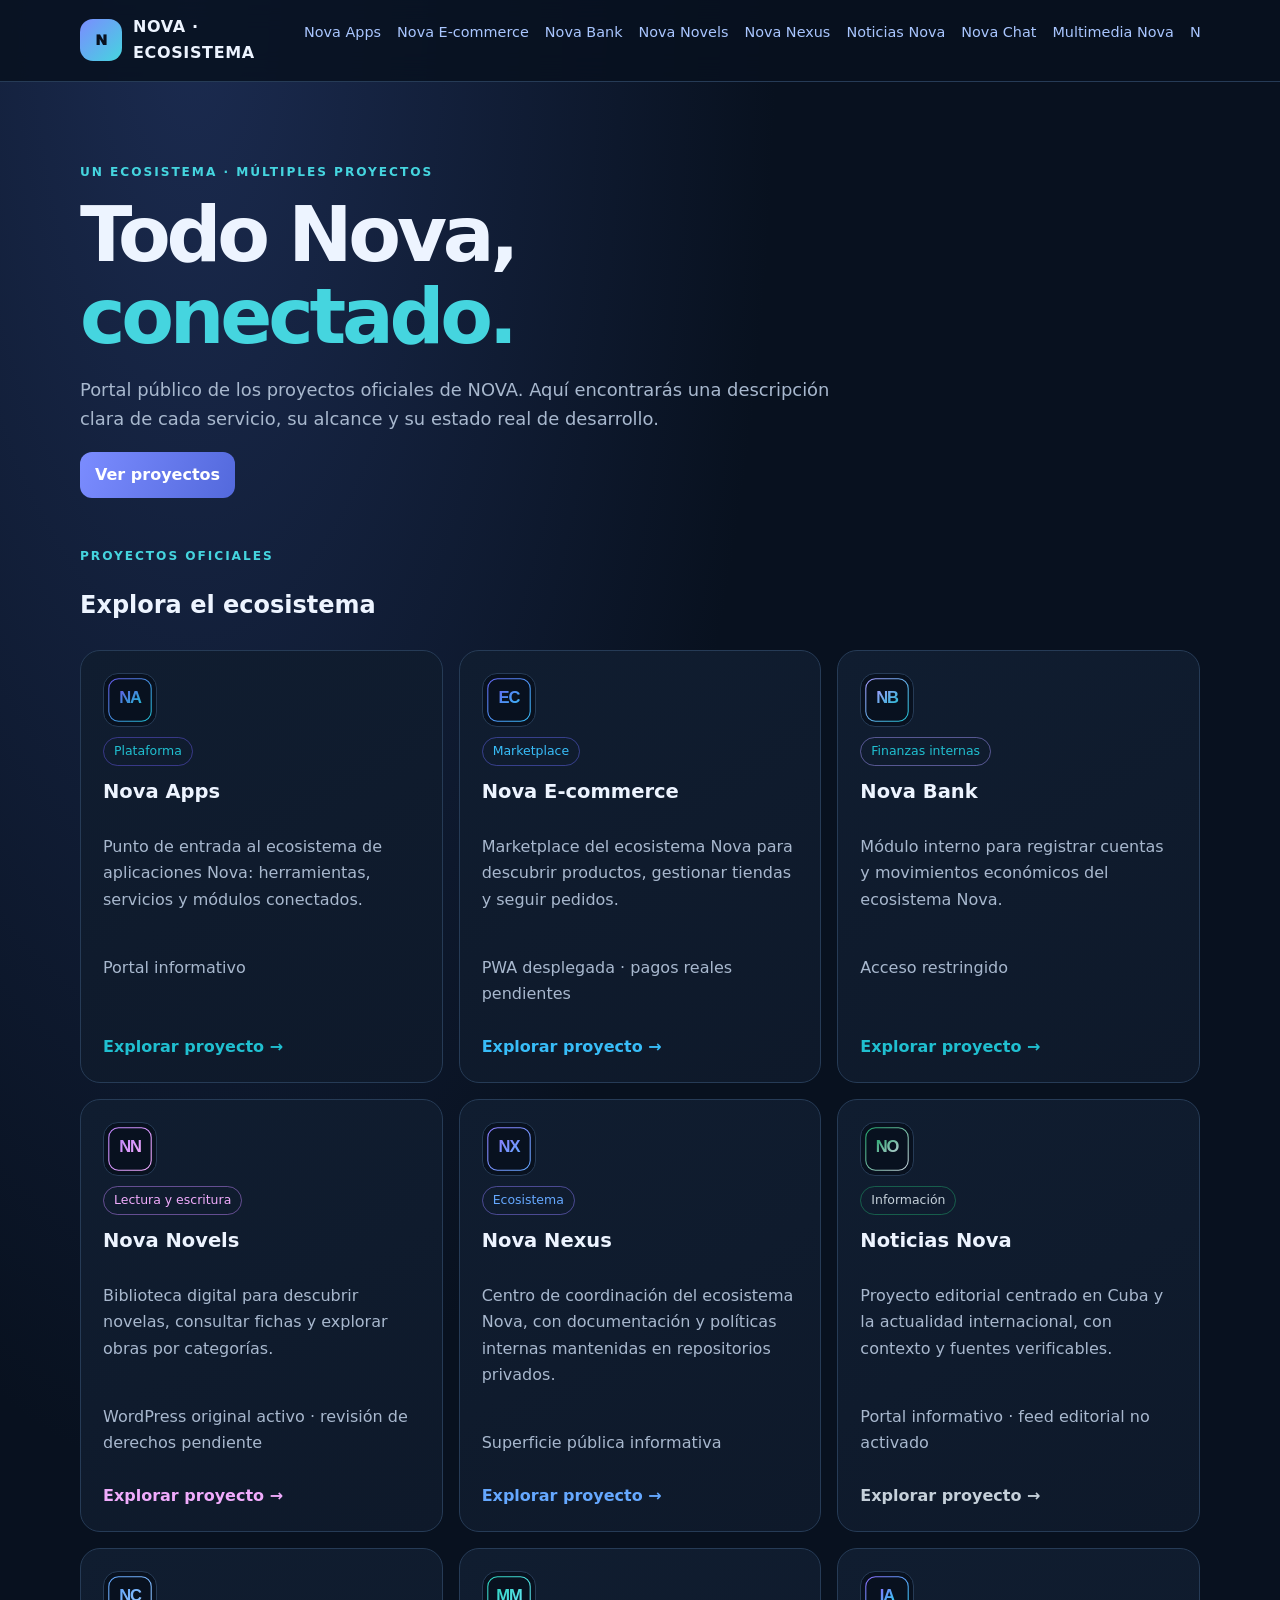
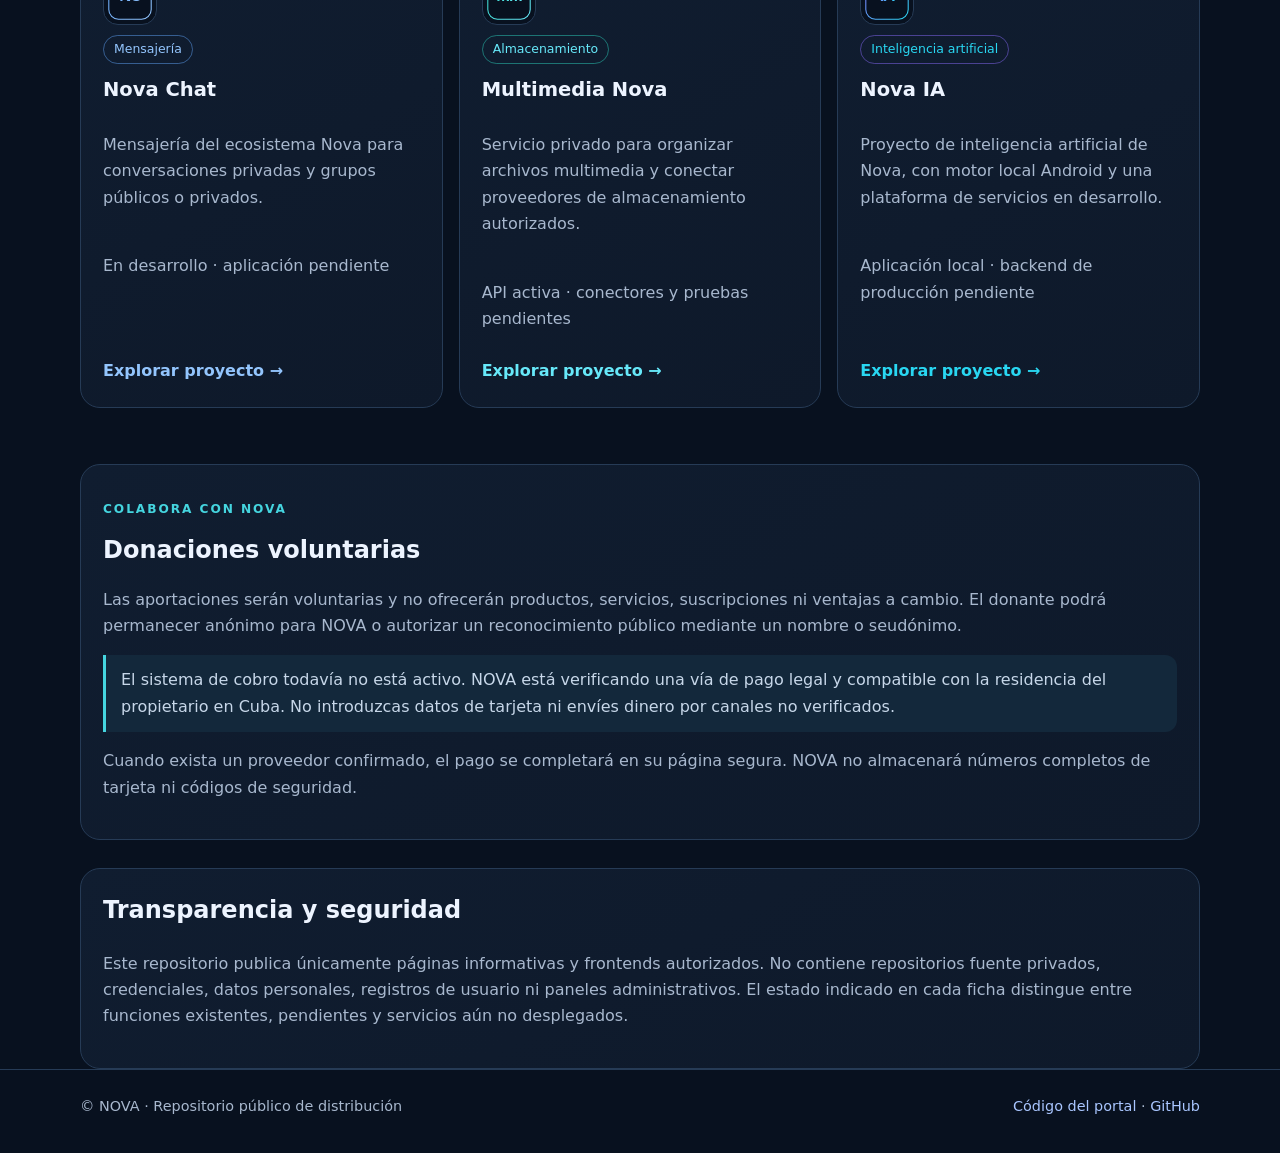
==== commit 2826ab4a: "Add responsive navigation and section landing links" ====
--- a/index.html
+++ b/index.html
@@ -1,2 +1,2 @@
 <!doctype html>
-<html lang="es"><head><meta charset="utf-8"><meta name="viewport" content="width=device-width,initial-scale=1"><meta name="theme-color" content="#08111f"><meta name="description" content="Portal público del ecosistema Nova: aplicaciones, servicios y proyectos oficiales."><title>NOVA · Ecosistema digital</title><link rel="stylesheet" href="./assets/css/site.css"><link rel="icon" href="./assets/nova-mark.svg" type="image/svg+xml"></head><body data-site="home"><a class="skip-link" href="#contenido">Saltar al contenido</a><header><div class="wrap bar"><a class="brand" href="/Web-Publica-Nova/"><span class="mark">N</span><span>NOVA · ECOSISTEMA</span></a><nav class="nav" aria-label="Proyectos"><a href="/Web-Publica-Nova/nova-apps/">Nova Apps</a><a href="/Web-Publica-Nova/nova-ecommerce/">Nova E-commerce</a><a href="/Web-Publica-Nova/nova-bank/">Nova Bank</a><a href="/Web-Publica-Nova/nova-novels/">Nova Novels</a><a href="/Web-Publica-Nova/nova-nexus/">Nova Nexus</a><a href="/Web-Publica-Nova/noticias-nova/">Noticias Nova</a><a href="/Web-Publica-Nova/nova-chat/">Nova Chat</a><a href="/Web-Publica-Nova/multimedia-nova/">Multimedia Nova</a><a href="/Web-Publica-Nova/nova-ia/">Nova IA</a><a class="donate-link" href="/Web-Publica-Nova/#donaciones">Donaciones</a></nav></div></header><main id="contenido" class="wrap"><section class="hero"><p class="eyebrow">UN ECOSISTEMA · MÚLTIPLES PROYECTOS</p><h1>Todo Nova,<br><span>conectado.</span></h1><p class="lead">Portal público de los proyectos oficiales de NOVA. Aquí encontrarás una descripción clara de cada servicio, su alcance y su estado real de desarrollo.</p><a class="button" href="#proyectos">Ver proyectos</a></section><section id="proyectos"><p class="eyebrow">PROYECTOS OFICIALES</p><h2>Explora el ecosistema</h2><div class="grid"><article class="card"><img class="project-icon" src="./assets/icons/nova-apps.svg" alt="" aria-hidden="true"><span class="tag">Plataforma</span><h2>Nova Apps</h2><p>Punto de entrada al ecosistema de aplicaciones Nova: herramientas, servicios y módulos conectados.</p><p class="muted">Portal informativo</p><a class="more" href="./nova-apps/">Explorar proyecto →</a></article><article class="card"><img class="project-icon" src="./assets/icons/nova-ecommerce.svg" alt="" aria-hidden="true"><span class="tag">Marketplace</span><h2>Nova E-commerce</h2><p>Marketplace del ecosistema Nova para descubrir productos, gestionar tiendas y seguir pedidos.</p><p class="muted">PWA desplegada · pagos reales pendientes</p><a class="more" href="./nova-ecommerce/">Explorar proyecto →</a></article><article class="card"><img class="project-icon" src="./assets/icons/nova-bank.svg" alt="" aria-hidden="true"><span class="tag">Finanzas internas</span><h2>Nova Bank</h2><p>Módulo interno para registrar cuentas y movimientos económicos del ecosistema Nova.</p><p class="muted">Acceso restringido</p><a class="more" href="./nova-bank/">Explorar proyecto →</a></article><article class="card"><img class="project-icon" src="./assets/icons/nova-novels.svg" alt="" aria-hidden="true"><span class="tag">Lectura y escritura</span><h2>Nova Novels</h2><p>Biblioteca digital para descubrir novelas, consultar fichas y explorar obras por categorías.</p><p class="muted">WordPress original activo · revisión de derechos pendiente</p><a class="more" href="./nova-novels/">Explorar proyecto →</a></article><article class="card"><img class="project-icon" src="./assets/icons/nova-nexus.svg" alt="" aria-hidden="true"><span class="tag">Ecosistema</span><h2>Nova Nexus</h2><p>Centro de coordinación del ecosistema Nova, con documentación y políticas internas mantenidas en repositorios privados.</p><p class="muted">Superficie pública informativa</p><a class="more" href="./nova-nexus/">Explorar proyecto →</a></article><article class="card"><img class="project-icon" src="./assets/icons/noticias-nova.svg" alt="" aria-hidden="true"><span class="tag">Información</span><h2>Noticias Nova</h2><p>Proyecto editorial centrado en Cuba y la actualidad internacional, con contexto y fuentes verificables.</p><p class="muted">Portal informativo · feed editorial no activado</p><a class="more" href="./noticias-nova/">Explorar proyecto →</a></article><article class="card"><img class="project-icon" src="./assets/icons/nova-chat.svg" alt="" aria-hidden="true"><span class="tag">Mensajería</span><h2>Nova Chat</h2><p>Mensajería del ecosistema Nova para conversaciones privadas y grupos públicos o privados.</p><p class="muted">En desarrollo · aplicación pendiente</p><a class="more" href="./nova-chat/">Explorar proyecto →</a></article><article class="card"><img class="project-icon" src="./assets/icons/multimedia-nova.svg" alt="" aria-hidden="true"><span class="tag">Almacenamiento</span><h2>Multimedia Nova</h2><p>Servicio privado para organizar archivos multimedia y conectar proveedores de almacenamiento autorizados.</p><p class="muted">API activa · conectores y pruebas pendientes</p><a class="more" href="./multimedia-nova/">Explorar proyecto →</a></article><article class="card"><img class="project-icon" src="./assets/icons/nova-ia.svg" alt="" aria-hidden="true"><span class="tag">Inteligencia artificial</span><h2>Nova IA</h2><p>Proyecto de inteligencia artificial de Nova, con motor local Android y una plataforma de servicios en desarrollo.</p><p class="muted">Aplicación local · backend de producción pendiente</p><a class="more" href="./nova-ia/">Explorar proyecto →</a></article></div></section><section id="donaciones" class="panel donation-panel"><p class="eyebrow">Colabora con NOVA</p><h2>Donaciones voluntarias</h2><p class="muted">Las aportaciones serán voluntarias y no ofrecerán productos, servicios, suscripciones ni ventajas a cambio. El donante podrá permanecer anónimo para NOVA o autorizar un reconocimiento público mediante un nombre o seudónimo.</p><p class="notice">El sistema de cobro todavía no está activo. NOVA está verificando una vía de pago legal y compatible con la residencia del propietario en Cuba. No introduzcas datos de tarjeta ni envíes dinero por canales no verificados.</p><p class="muted">Cuando exista un proveedor confirmado, el pago se completará en su página segura. NOVA no almacenará números completos de tarjeta ni códigos de seguridad.</p></section><section class="panel"><h2>Transparencia y seguridad</h2><p class="muted">Este repositorio publica únicamente páginas informativas y frontends autorizados. No contiene repositorios fuente privados, credenciales, datos personales, registros de usuario ni paneles administrativos. El estado indicado en cada ficha distingue entre funciones existentes, pendientes y servicios aún no desplegados.</p></section></main><footer><div class="wrap foot"><span>© NOVA · Repositorio público de distribución</span><span><a href="https://github.com/Cumba35/Web-Publica-Nova">Código del portal</a> · <a href="https://github.com/Cumba35">GitHub</a></span></div></footer></body></html>+<html lang="es"><head><meta charset="utf-8"><meta name="viewport" content="width=device-width,initial-scale=1"><meta name="theme-color" content="#08111f"><meta name="description" content="Portal público del ecosistema Nova: aplicaciones, servicios y proyectos oficiales."><title>NOVA · Ecosistema digital</title><link rel="stylesheet" href="./assets/css/site.css"><link rel="icon" href="./assets/nova-mark.svg" type="image/svg+xml"></head><body data-site="home"><a class="skip-link" href="#contenido">Saltar al contenido</a><header><div class="wrap bar"><a class="brand" href="/Web-Publica-Nova/"><span class="mark">N</span><span>NOVA · ECOSISTEMA</span></a><nav class="nav" aria-label="Proyectos"><a href="/Web-Publica-Nova/nova-apps/">Nova Apps</a><a href="/Web-Publica-Nova/nova-ecommerce/">Nova E-commerce</a><a href="/Web-Publica-Nova/nova-bank/">Nova Bank</a><a href="/Web-Publica-Nova/nova-novels/">Nova Novels</a><a href="/Web-Publica-Nova/nova-nexus/">Nova Nexus</a><a href="/Web-Publica-Nova/noticias-nova/">Noticias Nova</a><a href="/Web-Publica-Nova/nova-chat/">Nova Chat</a><a href="/Web-Publica-Nova/multimedia-nova/">Multimedia Nova</a><a href="/Web-Publica-Nova/nova-ia/">Nova IA</a><a class="donate-link" href="/Web-Publica-Nova/#donaciones">Donaciones</a></nav></div></header><main id="contenido" class="wrap"><section class="hero"><p class="eyebrow">UN ECOSISTEMA · MÚLTIPLES PROYECTOS</p><h1>Todo Nova,<br><span>conectado.</span></h1><p class="lead">Portal público de los proyectos oficiales de NOVA. Aquí encontrarás una descripción clara de cada servicio, su alcance y su estado real de desarrollo.</p><a class="button" href="#proyectos">Ver proyectos</a></section><section id="proyectos"><p class="eyebrow">PROYECTOS OFICIALES</p><h2>Explora el ecosistema</h2><div class="grid"><article class="card"><img class="project-icon" src="./assets/icons/nova-apps.svg" alt="" aria-hidden="true"><span class="tag">Plataforma</span><h2>Nova Apps</h2><p>Punto de entrada al ecosistema de aplicaciones Nova: herramientas, servicios y módulos conectados.</p><p class="muted">Portal informativo</p><a class="more" href="./nova-apps/">Explorar proyecto →</a></article><article class="card"><img class="project-icon" src="./assets/icons/nova-ecommerce.svg" alt="" aria-hidden="true"><span class="tag">Marketplace</span><h2>Nova E-commerce</h2><p>Marketplace del ecosistema Nova para descubrir productos, gestionar tiendas y seguir pedidos.</p><p class="muted">PWA desplegada · pagos reales pendientes</p><a class="more" href="./nova-ecommerce/">Explorar proyecto →</a></article><article class="card"><img class="project-icon" src="./assets/icons/nova-bank.svg" alt="" aria-hidden="true"><span class="tag">Finanzas internas</span><h2>Nova Bank</h2><p>Módulo interno para registrar cuentas y movimientos económicos del ecosistema Nova.</p><p class="muted">Acceso restringido</p><a class="more" href="./nova-bank/">Explorar proyecto →</a></article><article class="card"><img class="project-icon" src="./assets/icons/nova-novels.svg" alt="" aria-hidden="true"><span class="tag">Lectura y escritura</span><h2>Nova Novels</h2><p>Biblioteca digital para descubrir novelas, consultar fichas y explorar obras por categorías.</p><p class="muted">WordPress original activo · revisión de derechos pendiente</p><a class="more" href="./nova-novels/">Explorar proyecto →</a></article><article class="card"><img class="project-icon" src="./assets/icons/nova-nexus.svg" alt="" aria-hidden="true"><span class="tag">Ecosistema</span><h2>Nova Nexus</h2><p>Centro de coordinación del ecosistema Nova, con documentación y políticas internas mantenidas en repositorios privados.</p><p class="muted">Superficie pública informativa</p><a class="more" href="./nova-nexus/">Explorar proyecto →</a></article><article class="card"><img class="project-icon" src="./assets/icons/noticias-nova.svg" alt="" aria-hidden="true"><span class="tag">Información</span><h2>Noticias Nova</h2><p>Proyecto editorial centrado en Cuba y la actualidad internacional, con contexto y fuentes verificables.</p><p class="muted">Portal informativo · feed editorial no activado</p><a class="more" href="./noticias-nova/">Explorar proyecto →</a></article><article class="card"><img class="project-icon" src="./assets/icons/nova-chat.svg" alt="" aria-hidden="true"><span class="tag">Mensajería</span><h2>Nova Chat</h2><p>Mensajería del ecosistema Nova para conversaciones privadas y grupos públicos o privados.</p><p class="muted">En desarrollo · aplicación pendiente</p><a class="more" href="./nova-chat/">Explorar proyecto →</a></article><article class="card"><img class="project-icon" src="./assets/icons/multimedia-nova.svg" alt="" aria-hidden="true"><span class="tag">Almacenamiento</span><h2>Multimedia Nova</h2><p>Servicio privado para organizar archivos multimedia y conectar proveedores de almacenamiento autorizados.</p><p class="muted">API activa · conectores y pruebas pendientes</p><a class="more" href="./multimedia-nova/">Explorar proyecto →</a></article><article class="card"><img class="project-icon" src="./assets/icons/nova-ia.svg" alt="" aria-hidden="true"><span class="tag">Inteligencia artificial</span><h2>Nova IA</h2><p>Proyecto de inteligencia artificial de Nova, con motor local Android y una plataforma de servicios en desarrollo.</p><p class="muted">Aplicación local · backend de producción pendiente</p><a class="more" href="./nova-ia/">Explorar proyecto →</a></article></div></section><section id="donaciones" class="panel donation-panel"><p class="eyebrow">Colabora con NOVA</p><h2>Donaciones voluntarias</h2><p class="muted">Las aportaciones serán voluntarias y no ofrecerán productos, servicios, suscripciones ni ventajas a cambio. El donante podrá permanecer anónimo para NOVA o autorizar un reconocimiento público mediante un nombre o seudónimo.</p><p class="notice">El sistema de cobro todavía no está activo. NOVA está verificando una vía de pago legal y compatible con la residencia del propietario en Cuba. No introduzcas datos de tarjeta ni envíes dinero por canales no verificados.</p><p class="muted">Cuando exista un proveedor confirmado, el pago se completará en su página segura. NOVA no almacenará números completos de tarjeta ni códigos de seguridad.</p></section><section class="panel"><h2>Transparencia y seguridad</h2><p class="muted">Este repositorio publica únicamente páginas informativas y frontends autorizados. No contiene repositorios fuente privados, credenciales, datos personales, registros de usuario ni paneles administrativos. El estado indicado en cada ficha distingue entre funciones existentes, pendientes y servicios aún no desplegados.</p></section></main><footer><div class="wrap foot"><span>© NOVA · Repositorio público de distribución</span><span><a href="https://github.com/Cumba35/Web-Publica-Nova">Código del portal</a> · <a href="https://github.com/Cumba35">GitHub</a></span></div></footer><script src="./assets/js/site-navigation.js" defer></script></body></html>
--- a/assets/css/site.css
+++ b/assets/css/site.css
@@ -26,3 +26,9 @@
 .grid .card:nth-child(9){--accent:#8b6cff;--cyan:#29d7f2}
 
 .project-icon{width:54px;height:54px;object-fit:contain;border:1px solid var(--line);border-radius:15px;background:#08111f;padding:3px}
+
+/* Acceso global a donaciones: visible y consistente en todos los micrositios. */
+.donate-link{display:inline-flex;align-items:center;justify-content:center;flex:0 0 auto;padding:7px 13px;border:1px solid color-mix(in srgb,var(--cyan) 60%,transparent);border-radius:999px;background:linear-gradient(110deg,color-mix(in srgb,var(--accent) 35%,#101d30),#14243a);color:var(--text);font-weight:800;box-shadow:0 0 18px color-mix(in srgb,var(--cyan) 12%,transparent)}
+.donate-link:hover{border-color:var(--cyan);text-decoration:none;filter:brightness(1.12)}
+.donation-panel{margin:0 0 28px;scroll-margin-top:24px}
+.donation-panel h2{margin-bottom:8px}
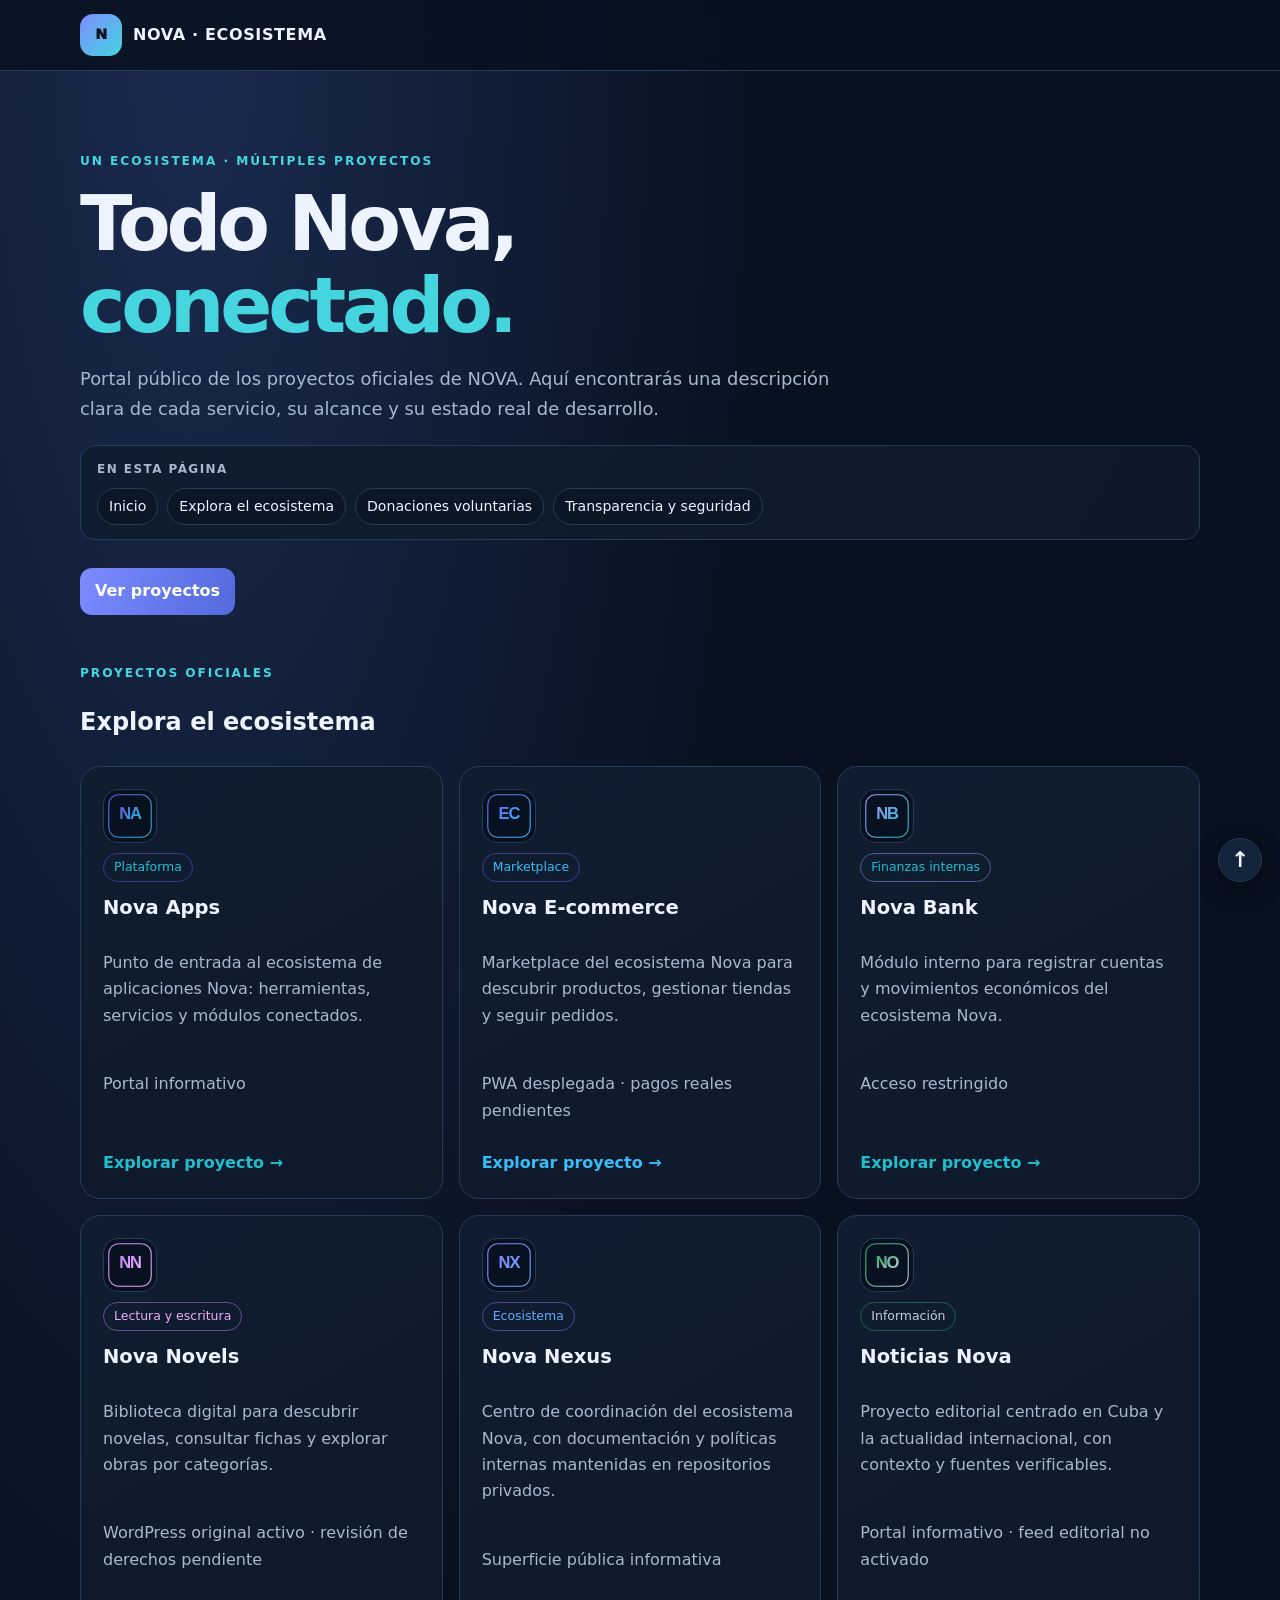
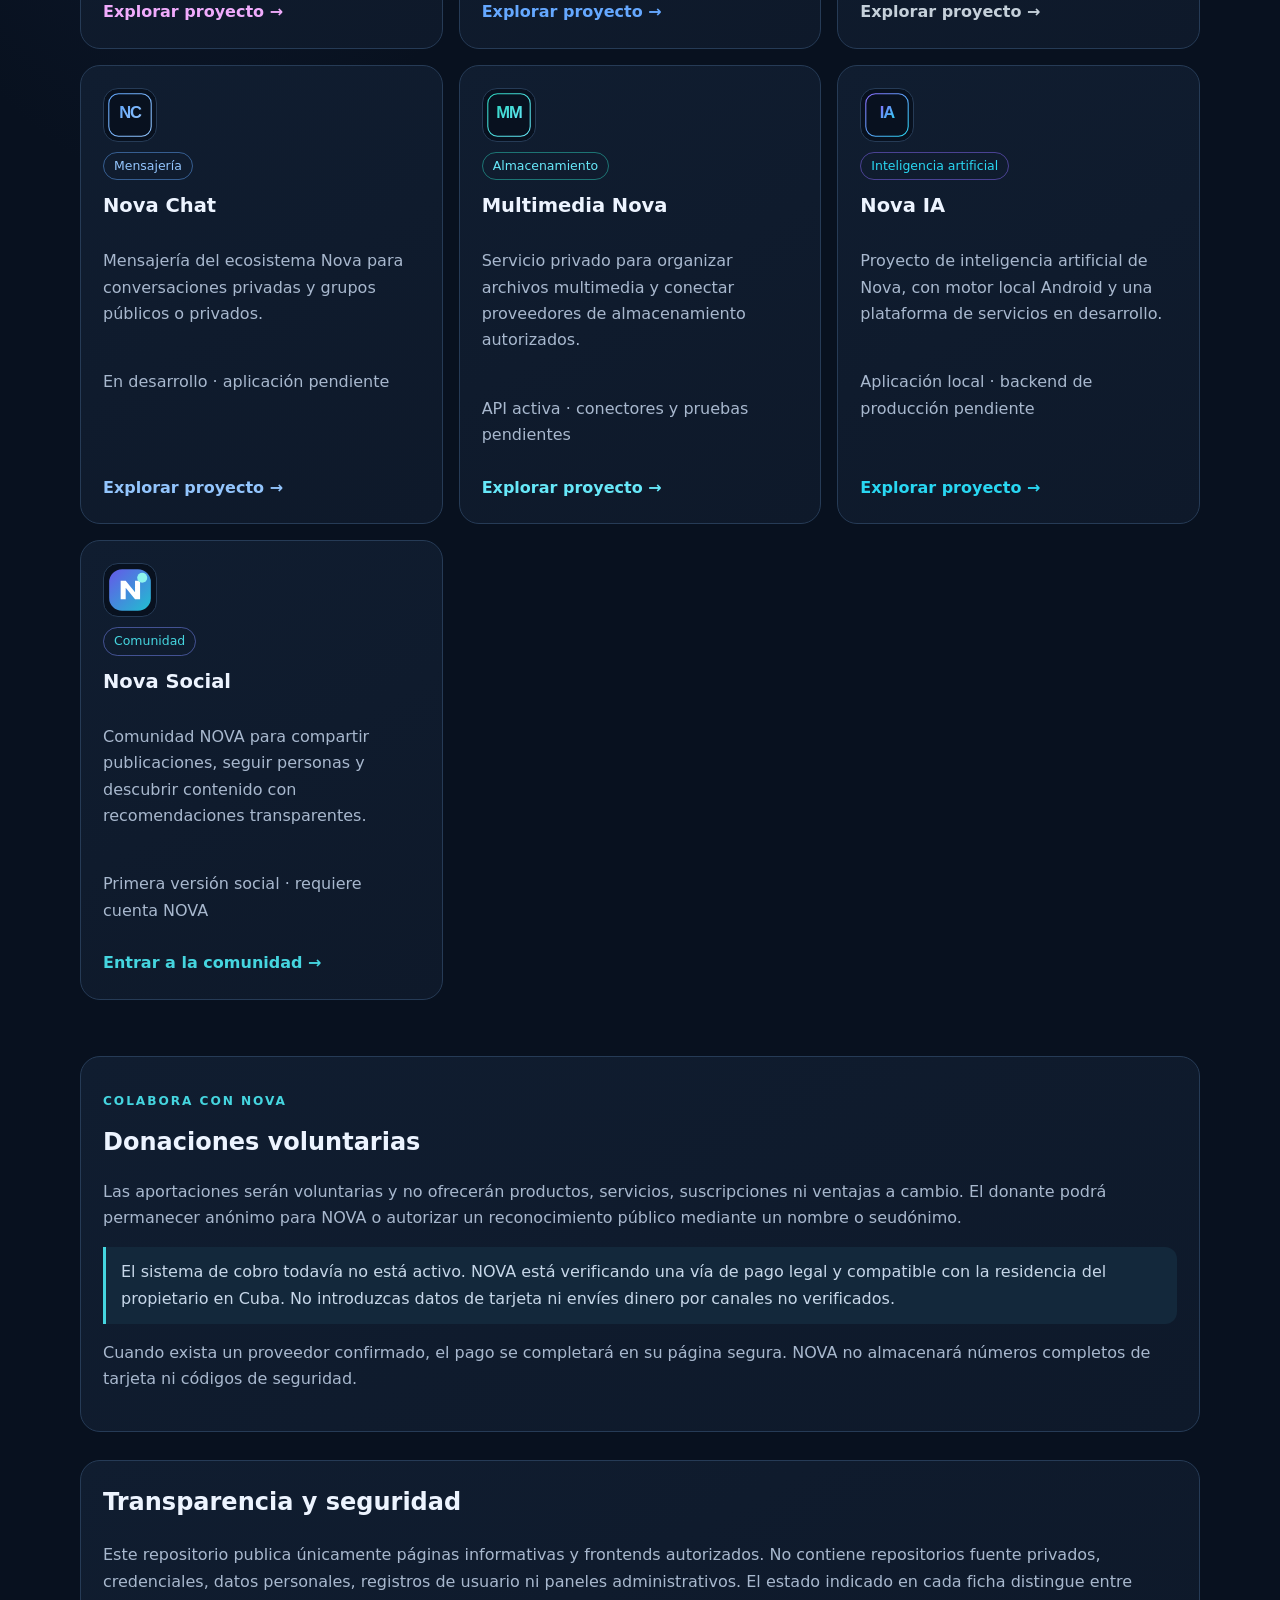
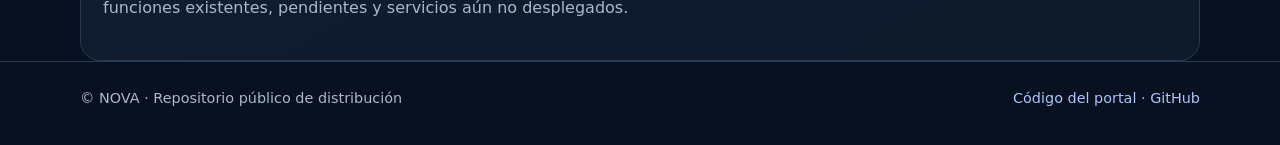
==== commit 22630abc: "feat: add NOVA Social to ecosystem home" ====
--- a/index.html
+++ b/index.html
@@ -1,2 +1,2 @@
 <!doctype html>
-<html lang="es"><head><meta charset="utf-8"><meta name="viewport" content="width=device-width,initial-scale=1"><meta name="theme-color" content="#08111f"><meta name="description" content="Portal público del ecosistema Nova: aplicaciones, servicios y proyectos oficiales."><title>NOVA · Ecosistema digital</title><link rel="stylesheet" href="./assets/css/site.css"><link rel="icon" href="./assets/nova-mark.svg" type="image/svg+xml"></head><body data-site="home"><a class="skip-link" href="#contenido">Saltar al contenido</a><header><div class="wrap bar"><a class="brand" href="/Web-Publica-Nova/"><span class="mark">N</span><span>NOVA · ECOSISTEMA</span></a><nav class="nav" aria-label="Proyectos"><a href="/Web-Publica-Nova/nova-apps/">Nova Apps</a><a href="/Web-Publica-Nova/nova-ecommerce/">Nova E-commerce</a><a href="/Web-Publica-Nova/nova-bank/">Nova Bank</a><a href="/Web-Publica-Nova/nova-novels/">Nova Novels</a><a href="/Web-Publica-Nova/nova-nexus/">Nova Nexus</a><a href="/Web-Publica-Nova/noticias-nova/">Noticias Nova</a><a href="/Web-Publica-Nova/nova-chat/">Nova Chat</a><a href="/Web-Publica-Nova/multimedia-nova/">Multimedia Nova</a><a href="/Web-Publica-Nova/nova-ia/">Nova IA</a><a class="donate-link" href="/Web-Publica-Nova/#donaciones">Donaciones</a></nav></div></header><main id="contenido" class="wrap"><section class="hero"><p class="eyebrow">UN ECOSISTEMA · MÚLTIPLES PROYECTOS</p><h1>Todo Nova,<br><span>conectado.</span></h1><p class="lead">Portal público de los proyectos oficiales de NOVA. Aquí encontrarás una descripción clara de cada servicio, su alcance y su estado real de desarrollo.</p><a class="button" href="#proyectos">Ver proyectos</a></section><section id="proyectos"><p class="eyebrow">PROYECTOS OFICIALES</p><h2>Explora el ecosistema</h2><div class="grid"><article class="card"><img class="project-icon" src="./assets/icons/nova-apps.svg" alt="" aria-hidden="true"><span class="tag">Plataforma</span><h2>Nova Apps</h2><p>Punto de entrada al ecosistema de aplicaciones Nova: herramientas, servicios y módulos conectados.</p><p class="muted">Portal informativo</p><a class="more" href="./nova-apps/">Explorar proyecto →</a></article><article class="card"><img class="project-icon" src="./assets/icons/nova-ecommerce.svg" alt="" aria-hidden="true"><span class="tag">Marketplace</span><h2>Nova E-commerce</h2><p>Marketplace del ecosistema Nova para descubrir productos, gestionar tiendas y seguir pedidos.</p><p class="muted">PWA desplegada · pagos reales pendientes</p><a class="more" href="./nova-ecommerce/">Explorar proyecto →</a></article><article class="card"><img class="project-icon" src="./assets/icons/nova-bank.svg" alt="" aria-hidden="true"><span class="tag">Finanzas internas</span><h2>Nova Bank</h2><p>Módulo interno para registrar cuentas y movimientos económicos del ecosistema Nova.</p><p class="muted">Acceso restringido</p><a class="more" href="./nova-bank/">Explorar proyecto →</a></article><article class="card"><img class="project-icon" src="./assets/icons/nova-novels.svg" alt="" aria-hidden="true"><span class="tag">Lectura y escritura</span><h2>Nova Novels</h2><p>Biblioteca digital para descubrir novelas, consultar fichas y explorar obras por categorías.</p><p class="muted">WordPress original activo · revisión de derechos pendiente</p><a class="more" href="./nova-novels/">Explorar proyecto →</a></article><article class="card"><img class="project-icon" src="./assets/icons/nova-nexus.svg" alt="" aria-hidden="true"><span class="tag">Ecosistema</span><h2>Nova Nexus</h2><p>Centro de coordinación del ecosistema Nova, con documentación y políticas internas mantenidas en repositorios privados.</p><p class="muted">Superficie pública informativa</p><a class="more" href="./nova-nexus/">Explorar proyecto →</a></article><article class="card"><img class="project-icon" src="./assets/icons/noticias-nova.svg" alt="" aria-hidden="true"><span class="tag">Información</span><h2>Noticias Nova</h2><p>Proyecto editorial centrado en Cuba y la actualidad internacional, con contexto y fuentes verificables.</p><p class="muted">Portal informativo · feed editorial no activado</p><a class="more" href="./noticias-nova/">Explorar proyecto →</a></article><article class="card"><img class="project-icon" src="./assets/icons/nova-chat.svg" alt="" aria-hidden="true"><span class="tag">Mensajería</span><h2>Nova Chat</h2><p>Mensajería del ecosistema Nova para conversaciones privadas y grupos públicos o privados.</p><p class="muted">En desarrollo · aplicación pendiente</p><a class="more" href="./nova-chat/">Explorar proyecto →</a></article><article class="card"><img class="project-icon" src="./assets/icons/multimedia-nova.svg" alt="" aria-hidden="true"><span class="tag">Almacenamiento</span><h2>Multimedia Nova</h2><p>Servicio privado para organizar archivos multimedia y conectar proveedores de almacenamiento autorizados.</p><p class="muted">API activa · conectores y pruebas pendientes</p><a class="more" href="./multimedia-nova/">Explorar proyecto →</a></article><article class="card"><img class="project-icon" src="./assets/icons/nova-ia.svg" alt="" aria-hidden="true"><span class="tag">Inteligencia artificial</span><h2>Nova IA</h2><p>Proyecto de inteligencia artificial de Nova, con motor local Android y una plataforma de servicios en desarrollo.</p><p class="muted">Aplicación local · backend de producción pendiente</p><a class="more" href="./nova-ia/">Explorar proyecto →</a></article></div></section><section id="donaciones" class="panel donation-panel"><p class="eyebrow">Colabora con NOVA</p><h2>Donaciones voluntarias</h2><p class="muted">Las aportaciones serán voluntarias y no ofrecerán productos, servicios, suscripciones ni ventajas a cambio. El donante podrá permanecer anónimo para NOVA o autorizar un reconocimiento público mediante un nombre o seudónimo.</p><p class="notice">El sistema de cobro todavía no está activo. NOVA está verificando una vía de pago legal y compatible con la residencia del propietario en Cuba. No introduzcas datos de tarjeta ni envíes dinero por canales no verificados.</p><p class="muted">Cuando exista un proveedor confirmado, el pago se completará en su página segura. NOVA no almacenará números completos de tarjeta ni códigos de seguridad.</p></section><section class="panel"><h2>Transparencia y seguridad</h2><p class="muted">Este repositorio publica únicamente páginas informativas y frontends autorizados. No contiene repositorios fuente privados, credenciales, datos personales, registros de usuario ni paneles administrativos. El estado indicado en cada ficha distingue entre funciones existentes, pendientes y servicios aún no desplegados.</p></section></main><footer><div class="wrap foot"><span>© NOVA · Repositorio público de distribución</span><span><a href="https://github.com/Cumba35/Web-Publica-Nova">Código del portal</a> · <a href="https://github.com/Cumba35">GitHub</a></span></div></footer><script src="./assets/js/site-navigation.js" defer></script></body></html>+<html lang="es"><head><meta charset="utf-8"><meta name="viewport" content="width=device-width,initial-scale=1"><meta name="theme-color" content="#08111f"><meta name="description" content="Portal público del ecosistema Nova: aplicaciones, servicios y proyectos oficiales."><title>NOVA · Ecosistema digital</title><link rel="stylesheet" href="./assets/css/site.css"><link rel="icon" href="./assets/nova-mark.svg" type="image/svg+xml"></head><body data-site="home"><a class="skip-link" href="#contenido">Saltar al contenido</a><header><div class="wrap bar"><a class="brand" href="/Web-Publica-Nova/"><span class="mark">N</span><span>NOVA · ECOSISTEMA</span></a><nav class="nav" aria-label="Proyectos"><a href="/Web-Publica-Nova/nova-apps/">Nova Apps</a><a href="/Web-Publica-Nova/nova-ecommerce/">Nova E-commerce</a><a href="/Web-Publica-Nova/nova-bank/">Nova Bank</a><a href="/Web-Publica-Nova/nova-novels/">Nova Novels</a><a href="/Web-Publica-Nova/nova-nexus/">Nova Nexus</a><a href="/Web-Publica-Nova/noticias-nova/">Noticias Nova</a><a href="/Web-Publica-Nova/nova-chat/">Nova Chat</a><a href="/Web-Publica-Nova/multimedia-nova/">Multimedia Nova</a><a href="/Web-Publica-Nova/nova-ia/">Nova IA</a><a class="donate-link" href="/Web-Publica-Nova/#donaciones">Donaciones</a></nav></div></header><main id="contenido" class="wrap"><section class="hero"><p class="eyebrow">UN ECOSISTEMA · MÚLTIPLES PROYECTOS</p><h1>Todo Nova,<br><span>conectado.</span></h1><p class="lead">Portal público de los proyectos oficiales de NOVA. Aquí encontrarás una descripción clara de cada servicio, su alcance y su estado real de desarrollo.</p><a class="button" href="#proyectos">Ver proyectos</a></section><section id="proyectos"><p class="eyebrow">PROYECTOS OFICIALES</p><h2>Explora el ecosistema</h2><div class="grid"><article class="card"><img class="project-icon" src="./assets/icons/nova-apps.svg" alt="" aria-hidden="true"><span class="tag">Plataforma</span><h2>Nova Apps</h2><p>Punto de entrada al ecosistema de aplicaciones Nova: herramientas, servicios y módulos conectados.</p><p class="muted">Portal informativo</p><a class="more" href="./nova-apps/">Explorar proyecto →</a></article><article class="card"><img class="project-icon" src="./assets/icons/nova-ecommerce.svg" alt="" aria-hidden="true"><span class="tag">Marketplace</span><h2>Nova E-commerce</h2><p>Marketplace del ecosistema Nova para descubrir productos, gestionar tiendas y seguir pedidos.</p><p class="muted">PWA desplegada · pagos reales pendientes</p><a class="more" href="./nova-ecommerce/">Explorar proyecto →</a></article><article class="card"><img class="project-icon" src="./assets/icons/nova-bank.svg" alt="" aria-hidden="true"><span class="tag">Finanzas internas</span><h2>Nova Bank</h2><p>Módulo interno para registrar cuentas y movimientos económicos del ecosistema Nova.</p><p class="muted">Acceso restringido</p><a class="more" href="./nova-bank/">Explorar proyecto →</a></article><article class="card"><img class="project-icon" src="./assets/icons/nova-novels.svg" alt="" aria-hidden="true"><span class="tag">Lectura y escritura</span><h2>Nova Novels</h2><p>Biblioteca digital para descubrir novelas, consultar fichas y explorar obras por categorías.</p><p class="muted">WordPress original activo · revisión de derechos pendiente</p><a class="more" href="./nova-novels/">Explorar proyecto →</a></article><article class="card"><img class="project-icon" src="./assets/icons/nova-nexus.svg" alt="" aria-hidden="true"><span class="tag">Ecosistema</span><h2>Nova Nexus</h2><p>Centro de coordinación del ecosistema Nova, con documentación y políticas internas mantenidas en repositorios privados.</p><p class="muted">Superficie pública informativa</p><a class="more" href="./nova-nexus/">Explorar proyecto →</a></article><article class="card"><img class="project-icon" src="./assets/icons/noticias-nova.svg" alt="" aria-hidden="true"><span class="tag">Información</span><h2>Noticias Nova</h2><p>Proyecto editorial centrado en Cuba y la actualidad internacional, con contexto y fuentes verificables.</p><p class="muted">Portal informativo · feed editorial no activado</p><a class="more" href="./noticias-nova/">Explorar proyecto →</a></article><article class="card"><img class="project-icon" src="./assets/icons/nova-chat.svg" alt="" aria-hidden="true"><span class="tag">Mensajería</span><h2>Nova Chat</h2><p>Mensajería del ecosistema Nova para conversaciones privadas y grupos públicos o privados.</p><p class="muted">En desarrollo · aplicación pendiente</p><a class="more" href="./nova-chat/">Explorar proyecto →</a></article><article class="card"><img class="project-icon" src="./assets/icons/multimedia-nova.svg" alt="" aria-hidden="true"><span class="tag">Almacenamiento</span><h2>Multimedia Nova</h2><p>Servicio privado para organizar archivos multimedia y conectar proveedores de almacenamiento autorizados.</p><p class="muted">API activa · conectores y pruebas pendientes</p><a class="more" href="./multimedia-nova/">Explorar proyecto →</a></article><article class="card"><img class="project-icon" src="./assets/icons/nova-ia.svg" alt="" aria-hidden="true"><span class="tag">Inteligencia artificial</span><h2>Nova IA</h2><p>Proyecto de inteligencia artificial de Nova, con motor local Android y una plataforma de servicios en desarrollo.</p><p class="muted">Aplicación local · backend de producción pendiente</p><a class="more" href="./nova-ia/">Explorar proyecto →</a></article><article class="card"><img class="project-icon" src="./assets/icons/nova-social.svg" alt="" aria-hidden="true"><span class="tag">Comunidad</span><h2>Nova Social</h2><p>Comunidad NOVA para compartir publicaciones, seguir personas y descubrir contenido con recomendaciones transparentes.</p><p class="muted">Primera versión social · requiere cuenta NOVA</p><a class="more" href="./nova-social/">Entrar a la comunidad →</a></article></div></section><section id="donaciones" class="panel donation-panel"><p class="eyebrow">Colabora con NOVA</p><h2>Donaciones voluntarias</h2><p class="muted">Las aportaciones serán voluntarias y no ofrecerán productos, servicios, suscripciones ni ventajas a cambio. El donante podrá permanecer anónimo para NOVA o autorizar un reconocimiento público mediante un nombre o seudónimo.</p><p class="notice">El sistema de cobro todavía no está activo. NOVA está verificando una vía de pago legal y compatible con la residencia del propietario en Cuba. No introduzcas datos de tarjeta ni envíes dinero por canales no verificados.</p><p class="muted">Cuando exista un proveedor confirmado, el pago se completará en su página segura. NOVA no almacenará números completos de tarjeta ni códigos de seguridad.</p></section><section class="panel"><h2>Transparencia y seguridad</h2><p class="muted">Este repositorio publica únicamente páginas informativas y frontends autorizados. No contiene repositorios fuente privados, credenciales, datos personales, registros de usuario ni paneles administrativos. El estado indicado en cada ficha distingue entre funciones existentes, pendientes y servicios aún no desplegados.</p></section></main><footer><div class="wrap foot"><span>© NOVA · Repositorio público de distribución</span><span><a href="https://github.com/Cumba35/Web-Publica-Nova">Código del portal</a> · <a href="https://github.com/Cumba35">GitHub</a></span></div></footer><script src="./assets/js/site-navigation.js" defer></script></body></html>
--- a/assets/css/site.css
+++ b/assets/css/site.css
@@ -32,3 +32,39 @@
 .donate-link:hover{border-color:var(--cyan);text-decoration:none;filter:brightness(1.12)}
 .donation-panel{margin:0 0 28px;scroll-margin-top:24px}
 .donation-panel h2{margin-bottom:8px}
+
+
+/* Navegación principal y navegación por secciones */
+.menu-toggle{display:none;border:1px solid var(--line);border-radius:11px;padding:9px 13px;background:var(--panel2);color:var(--text);font:inherit;font-weight:800;cursor:pointer}
+.nav a[aria-current="page"]{color:var(--cyan);font-weight:850;text-decoration:underline;text-underline-offset:5px}
+.section-nav{margin:22px 0 28px;padding:14px 16px;border:1px solid var(--line);border-radius:15px;background:linear-gradient(120deg,#101d30,#0d1929)}
+.section-nav-title{display:block;margin-bottom:8px;color:var(--muted);font-size:.75rem;font-weight:850;letter-spacing:.12em;text-transform:uppercase}
+.section-nav-links{display:flex;gap:9px;flex-wrap:wrap}
+.section-nav-links a{display:inline-flex;padding:6px 11px;border:1px solid var(--line);border-radius:999px;background:#0b1727;color:var(--text);font-size:.88rem}
+.section-nav-links a:hover{border-color:var(--cyan);text-decoration:none}
+.page-section{scroll-margin-top:100px}
+.back-to-top{position:fixed;right:18px;bottom:18px;z-index:8;width:44px;height:44px;display:grid;place-items:center;border:1px solid var(--line);border-radius:50%;background:var(--panel2);color:var(--text);font-size:1.35rem;font-weight:900;box-shadow:0 8px 24px #0006}
+.back-to-top:hover{border-color:var(--cyan);text-decoration:none}
+@media(max-width:850px){
+  .bar{position:relative;flex-wrap:wrap}
+  .menu-toggle{display:inline-flex;align-items:center;gap:7px;margin-left:0}
+  .nav{display:none;order:3;width:100%;max-width:100%;overflow:visible;white-space:normal;flex-wrap:wrap;padding:12px;border:1px solid var(--line);border-radius:14px;background:#0b1727}
+  .nav.is-open{display:flex}
+  .nav a{padding:6px 8px}
+}
+@media(max-width:560px){
+  .bar{align-items:center;flex-direction:row}
+  .nav{max-width:100%;gap:8px}
+  .section-nav-links{gap:7px}
+  .section-nav-links a{font-size:.82rem}
+  .back-to-top{right:12px;bottom:12px;width:40px;height:40px}
+}
+
+/* El icono de usuario concentra menú, cuenta y ajustes en todas las páginas. */
+header .bar > .nav, header > nav:not(.nova-menu-links){display:none!important}
+.menu-toggle{display:none!important}
+header .bar{justify-content:space-between}
+.nova-account{margin-left:auto}
+@media(max-width:850px){header .bar{flex-direction:row;align-items:center;flex-wrap:nowrap}.nova-account{margin-left:auto}.bar > .nav{display:none!important}}
+
+.multimedia-header{display:flex;align-items:center;gap:14px;flex-wrap:wrap}.multimedia-header .nova-account{margin-left:auto}
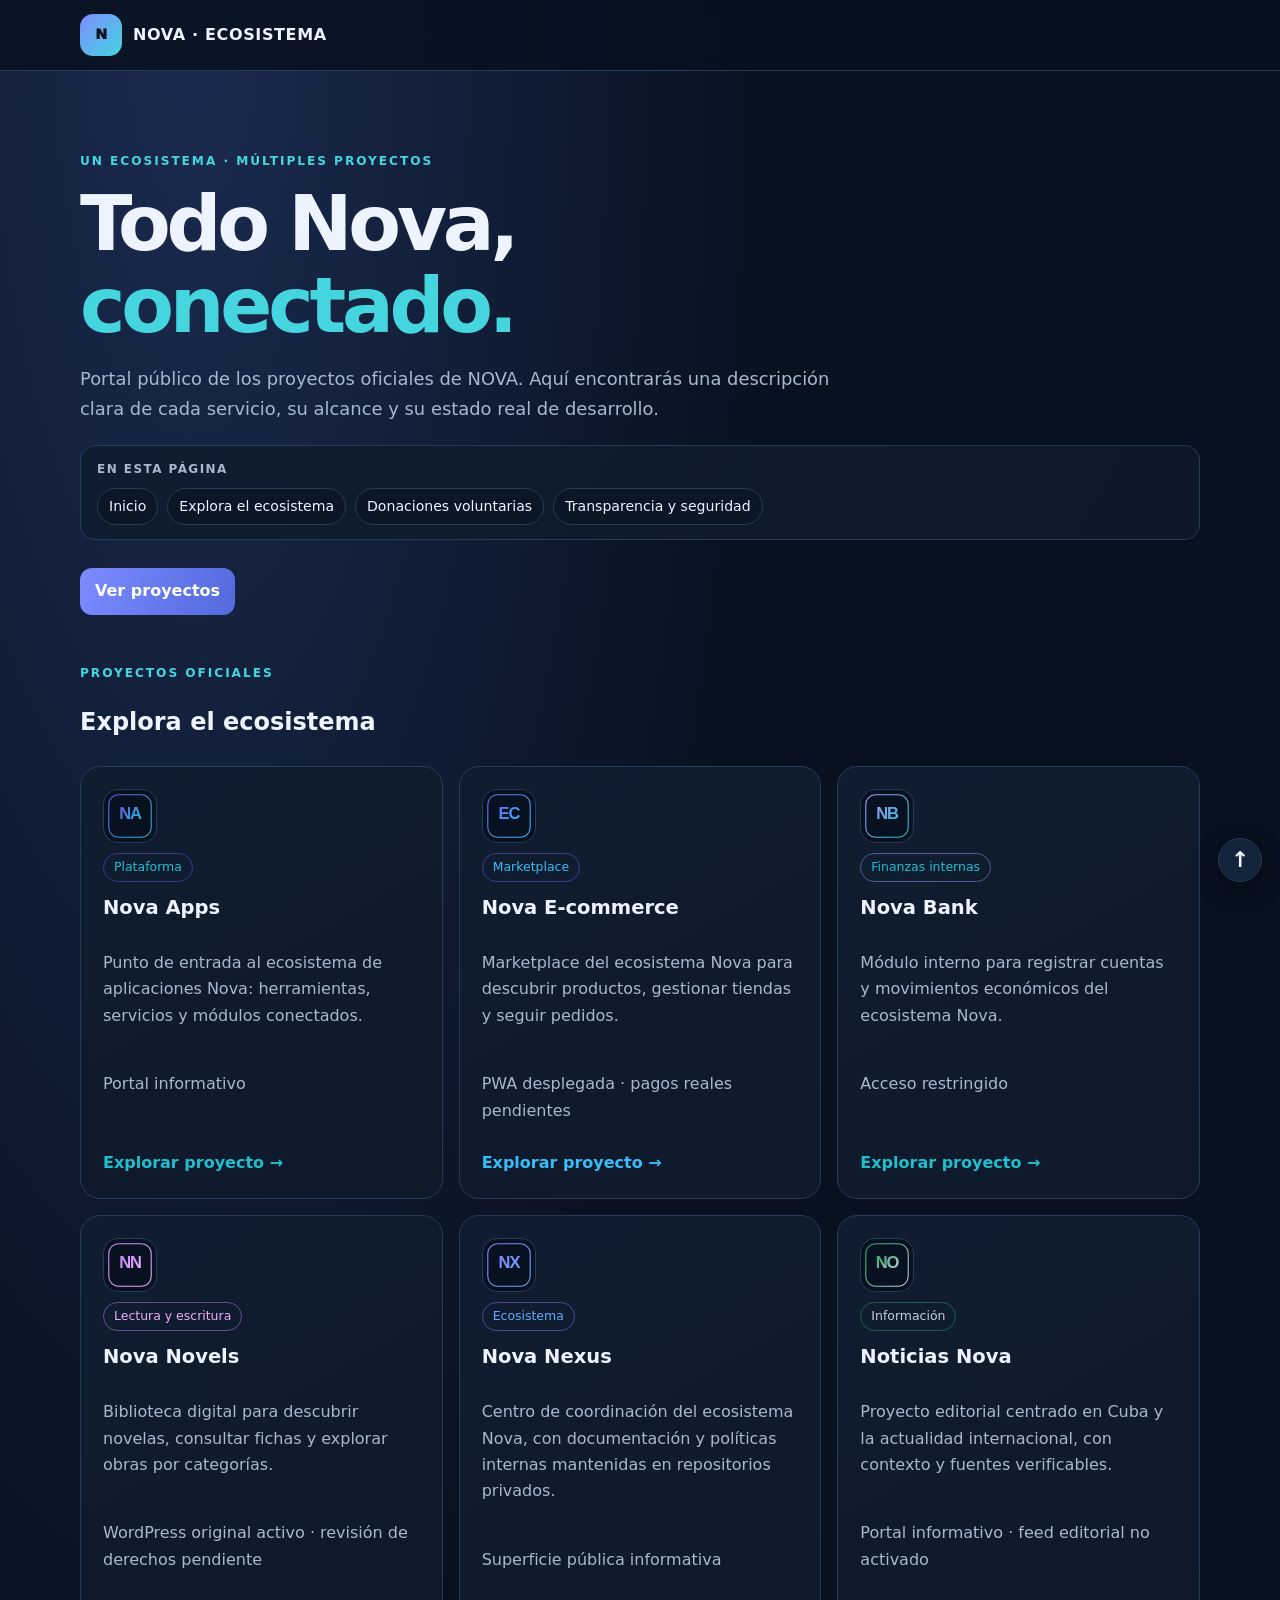
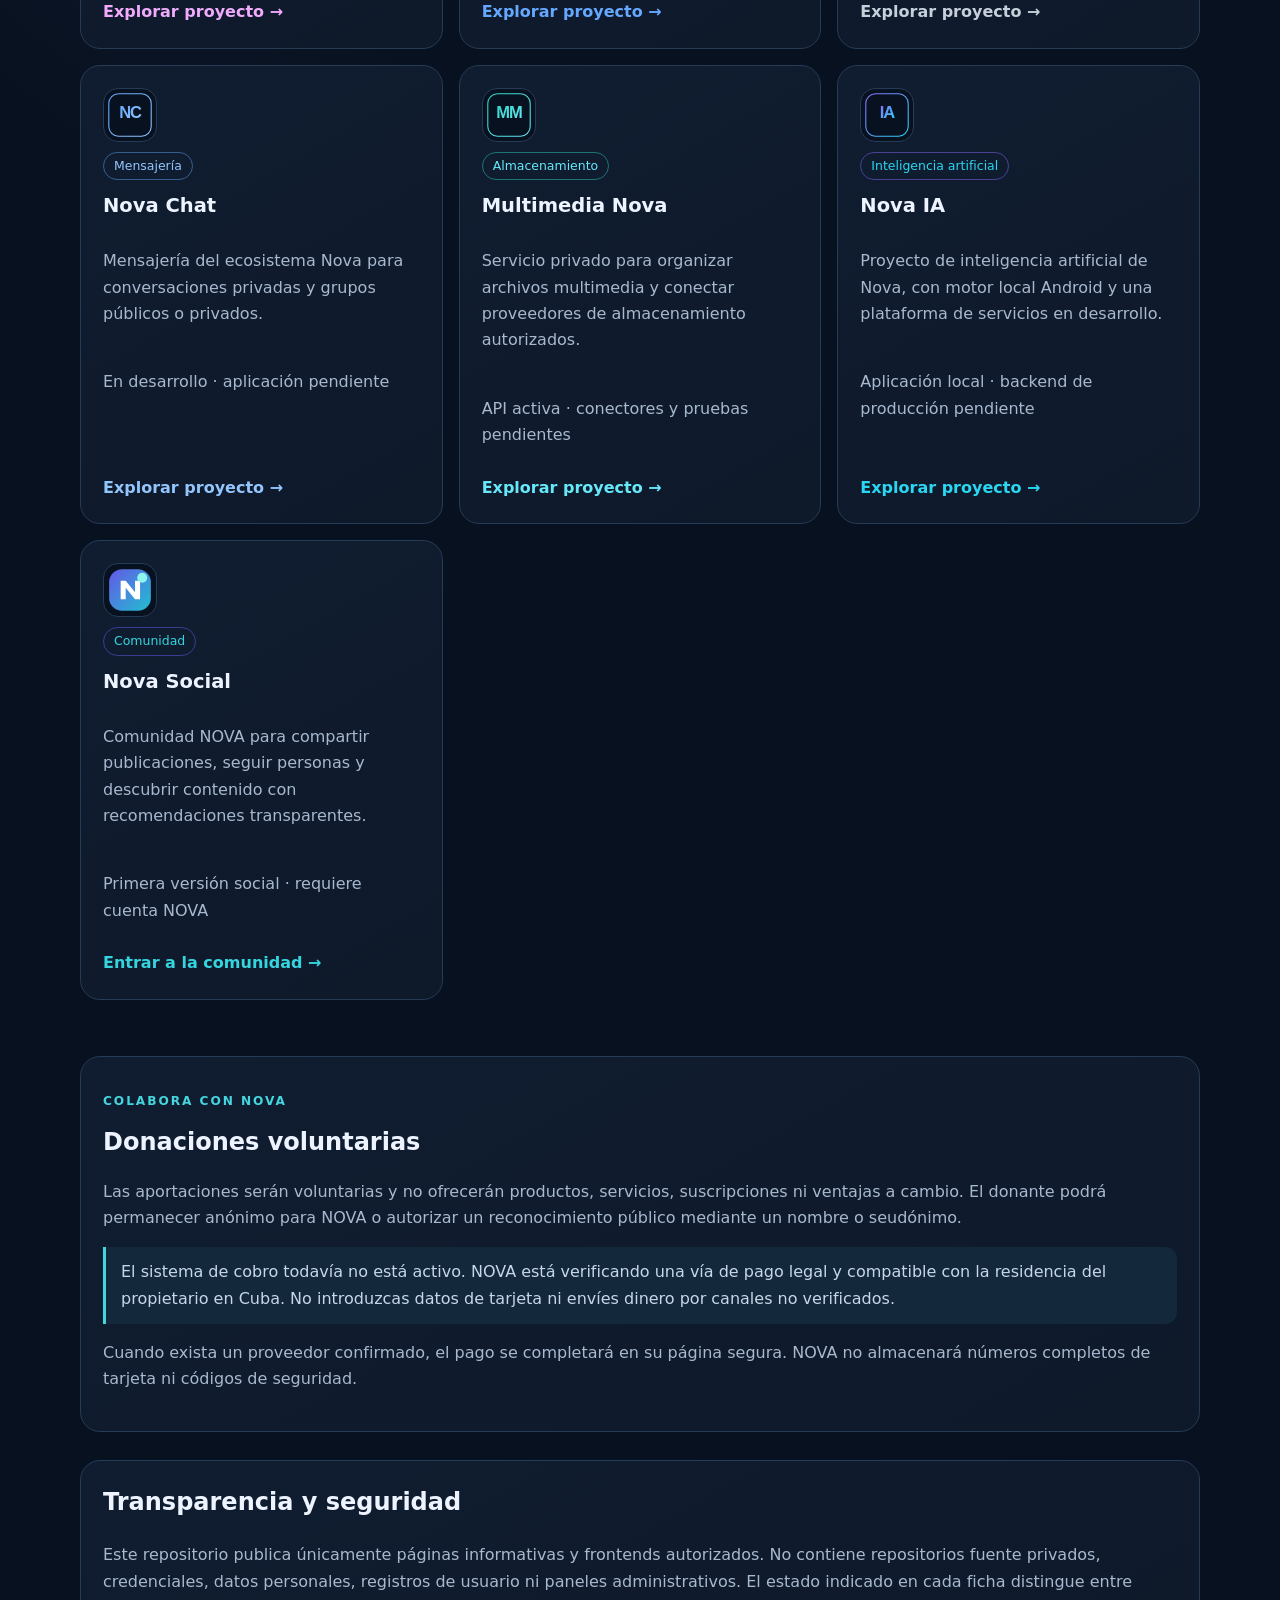
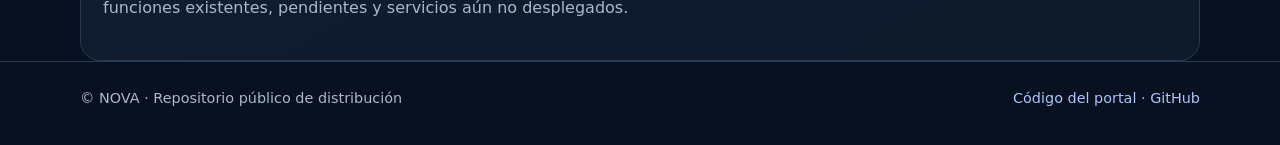
==== commit e413d9ba: "Add shared NOVA IA entry point" ====
--- a/index.html
+++ b/index.html
@@ -1,2 +1,4 @@
 <!doctype html>
-<html lang="es"><head><meta charset="utf-8"><meta name="viewport" content="width=device-width,initial-scale=1"><meta name="theme-color" content="#08111f"><meta name="description" content="Portal público del ecosistema Nova: aplicaciones, servicios y proyectos oficiales."><title>NOVA · Ecosistema digital</title><link rel="stylesheet" href="./assets/css/site.css"><link rel="icon" href="./assets/nova-mark.svg" type="image/svg+xml"></head><body data-site="home"><a class="skip-link" href="#contenido">Saltar al contenido</a><header><div class="wrap bar"><a class="brand" href="/Web-Publica-Nova/"><span class="mark">N</span><span>NOVA · ECOSISTEMA</span></a><nav class="nav" aria-label="Proyectos"><a href="/Web-Publica-Nova/nova-apps/">Nova Apps</a><a href="/Web-Publica-Nova/nova-ecommerce/">Nova E-commerce</a><a href="/Web-Publica-Nova/nova-bank/">Nova Bank</a><a href="/Web-Publica-Nova/nova-novels/">Nova Novels</a><a href="/Web-Publica-Nova/nova-nexus/">Nova Nexus</a><a href="/Web-Publica-Nova/noticias-nova/">Noticias Nova</a><a href="/Web-Publica-Nova/nova-chat/">Nova Chat</a><a href="/Web-Publica-Nova/multimedia-nova/">Multimedia Nova</a><a href="/Web-Publica-Nova/nova-ia/">Nova IA</a><a class="donate-link" href="/Web-Publica-Nova/#donaciones">Donaciones</a></nav></div></header><main id="contenido" class="wrap"><section class="hero"><p class="eyebrow">UN ECOSISTEMA · MÚLTIPLES PROYECTOS</p><h1>Todo Nova,<br><span>conectado.</span></h1><p class="lead">Portal público de los proyectos oficiales de NOVA. Aquí encontrarás una descripción clara de cada servicio, su alcance y su estado real de desarrollo.</p><a class="button" href="#proyectos">Ver proyectos</a></section><section id="proyectos"><p class="eyebrow">PROYECTOS OFICIALES</p><h2>Explora el ecosistema</h2><div class="grid"><article class="card"><img class="project-icon" src="./assets/icons/nova-apps.svg" alt="" aria-hidden="true"><span class="tag">Plataforma</span><h2>Nova Apps</h2><p>Punto de entrada al ecosistema de aplicaciones Nova: herramientas, servicios y módulos conectados.</p><p class="muted">Portal informativo</p><a class="more" href="./nova-apps/">Explorar proyecto →</a></article><article class="card"><img class="project-icon" src="./assets/icons/nova-ecommerce.svg" alt="" aria-hidden="true"><span class="tag">Marketplace</span><h2>Nova E-commerce</h2><p>Marketplace del ecosistema Nova para descubrir productos, gestionar tiendas y seguir pedidos.</p><p class="muted">PWA desplegada · pagos reales pendientes</p><a class="more" href="./nova-ecommerce/">Explorar proyecto →</a></article><article class="card"><img class="project-icon" src="./assets/icons/nova-bank.svg" alt="" aria-hidden="true"><span class="tag">Finanzas internas</span><h2>Nova Bank</h2><p>Módulo interno para registrar cuentas y movimientos económicos del ecosistema Nova.</p><p class="muted">Acceso restringido</p><a class="more" href="./nova-bank/">Explorar proyecto →</a></article><article class="card"><img class="project-icon" src="./assets/icons/nova-novels.svg" alt="" aria-hidden="true"><span class="tag">Lectura y escritura</span><h2>Nova Novels</h2><p>Biblioteca digital para descubrir novelas, consultar fichas y explorar obras por categorías.</p><p class="muted">WordPress original activo · revisión de derechos pendiente</p><a class="more" href="./nova-novels/">Explorar proyecto →</a></article><article class="card"><img class="project-icon" src="./assets/icons/nova-nexus.svg" alt="" aria-hidden="true"><span class="tag">Ecosistema</span><h2>Nova Nexus</h2><p>Centro de coordinación del ecosistema Nova, con documentación y políticas internas mantenidas en repositorios privados.</p><p class="muted">Superficie pública informativa</p><a class="more" href="./nova-nexus/">Explorar proyecto →</a></article><article class="card"><img class="project-icon" src="./assets/icons/noticias-nova.svg" alt="" aria-hidden="true"><span class="tag">Información</span><h2>Noticias Nova</h2><p>Proyecto editorial centrado en Cuba y la actualidad internacional, con contexto y fuentes verificables.</p><p class="muted">Portal informativo · feed editorial no activado</p><a class="more" href="./noticias-nova/">Explorar proyecto →</a></article><article class="card"><img class="project-icon" src="./assets/icons/nova-chat.svg" alt="" aria-hidden="true"><span class="tag">Mensajería</span><h2>Nova Chat</h2><p>Mensajería del ecosistema Nova para conversaciones privadas y grupos públicos o privados.</p><p class="muted">En desarrollo · aplicación pendiente</p><a class="more" href="./nova-chat/">Explorar proyecto →</a></article><article class="card"><img class="project-icon" src="./assets/icons/multimedia-nova.svg" alt="" aria-hidden="true"><span class="tag">Almacenamiento</span><h2>Multimedia Nova</h2><p>Servicio privado para organizar archivos multimedia y conectar proveedores de almacenamiento autorizados.</p><p class="muted">API activa · conectores y pruebas pendientes</p><a class="more" href="./multimedia-nova/">Explorar proyecto →</a></article><article class="card"><img class="project-icon" src="./assets/icons/nova-ia.svg" alt="" aria-hidden="true"><span class="tag">Inteligencia artificial</span><h2>Nova IA</h2><p>Proyecto de inteligencia artificial de Nova, con motor local Android y una plataforma de servicios en desarrollo.</p><p class="muted">Aplicación local · backend de producción pendiente</p><a class="more" href="./nova-ia/">Explorar proyecto →</a></article><article class="card"><img class="project-icon" src="./assets/icons/nova-social.svg" alt="" aria-hidden="true"><span class="tag">Comunidad</span><h2>Nova Social</h2><p>Comunidad NOVA para compartir publicaciones, seguir personas y descubrir contenido con recomendaciones transparentes.</p><p class="muted">Primera versión social · requiere cuenta NOVA</p><a class="more" href="./nova-social/">Entrar a la comunidad →</a></article></div></section><section id="donaciones" class="panel donation-panel"><p class="eyebrow">Colabora con NOVA</p><h2>Donaciones voluntarias</h2><p class="muted">Las aportaciones serán voluntarias y no ofrecerán productos, servicios, suscripciones ni ventajas a cambio. El donante podrá permanecer anónimo para NOVA o autorizar un reconocimiento público mediante un nombre o seudónimo.</p><p class="notice">El sistema de cobro todavía no está activo. NOVA está verificando una vía de pago legal y compatible con la residencia del propietario en Cuba. No introduzcas datos de tarjeta ni envíes dinero por canales no verificados.</p><p class="muted">Cuando exista un proveedor confirmado, el pago se completará en su página segura. NOVA no almacenará números completos de tarjeta ni códigos de seguridad.</p></section><section class="panel"><h2>Transparencia y seguridad</h2><p class="muted">Este repositorio publica únicamente páginas informativas y frontends autorizados. No contiene repositorios fuente privados, credenciales, datos personales, registros de usuario ni paneles administrativos. El estado indicado en cada ficha distingue entre funciones existentes, pendientes y servicios aún no desplegados.</p></section></main><footer><div class="wrap foot"><span>© NOVA · Repositorio público de distribución</span><span><a href="https://github.com/Cumba35/Web-Publica-Nova">Código del portal</a> · <a href="https://github.com/Cumba35">GitHub</a></span></div></footer><script src="./assets/js/site-navigation.js" defer></script></body></html>+<html lang="es"><head><meta charset="utf-8"><meta name="viewport" content="width=device-width,initial-scale=1"><meta name="theme-color" content="#08111f"><meta name="description" content="Portal público del ecosistema Nova: aplicaciones, servicios y proyectos oficiales."><title>NOVA · Ecosistema digital</title><link rel="stylesheet" href="./assets/css/site.css"><link rel="icon" href="./assets/nova-mark.svg" type="image/svg+xml"><link rel="stylesheet" href="https://cumba35.github.io/Nova-APPS/js/nova/assistant-launcher.css">
+</head><body data-site="home"><a class="skip-link" href="#contenido">Saltar al contenido</a><header><div class="wrap bar"><a class="brand" href="/Web-Publica-Nova/"><span class="mark">N</span><span>NOVA · ECOSISTEMA</span></a><nav class="nav" aria-label="Proyectos"><a href="/Web-Publica-Nova/nova-apps/">Nova Apps</a><a href="/Web-Publica-Nova/nova-ecommerce/">Nova E-commerce</a><a href="/Web-Publica-Nova/nova-bank/">Nova Bank</a><a href="/Web-Publica-Nova/nova-novels/">Nova Novels</a><a href="/Web-Publica-Nova/nova-nexus/">Nova Nexus</a><a href="/Web-Publica-Nova/noticias-nova/">Noticias Nova</a><a href="/Web-Publica-Nova/nova-chat/">Nova Chat</a><a href="/Web-Publica-Nova/multimedia-nova/">Multimedia Nova</a><a href="/Web-Publica-Nova/nova-ia/">Nova IA</a><a class="donate-link" href="/Web-Publica-Nova/#donaciones">Donaciones</a></nav></div></header><main id="contenido" class="wrap"><section class="hero"><p class="eyebrow">UN ECOSISTEMA · MÚLTIPLES PROYECTOS</p><h1>Todo Nova,<br><span>conectado.</span></h1><p class="lead">Portal público de los proyectos oficiales de NOVA. Aquí encontrarás una descripción clara de cada servicio, su alcance y su estado real de desarrollo.</p><a class="button" href="#proyectos">Ver proyectos</a></section><section id="proyectos"><p class="eyebrow">PROYECTOS OFICIALES</p><h2>Explora el ecosistema</h2><div class="grid"><article class="card"><img class="project-icon" src="./assets/icons/nova-apps.svg" alt="" aria-hidden="true"><span class="tag">Plataforma</span><h2>Nova Apps</h2><p>Punto de entrada al ecosistema de aplicaciones Nova: herramientas, servicios y módulos conectados.</p><p class="muted">Portal informativo</p><a class="more" href="./nova-apps/">Explorar proyecto →</a></article><article class="card"><img class="project-icon" src="./assets/icons/nova-ecommerce.svg" alt="" aria-hidden="true"><span class="tag">Marketplace</span><h2>Nova E-commerce</h2><p>Marketplace del ecosistema Nova para descubrir productos, gestionar tiendas y seguir pedidos.</p><p class="muted">PWA desplegada · pagos reales pendientes</p><a class="more" href="./nova-ecommerce/">Explorar proyecto →</a></article><article class="card"><img class="project-icon" src="./assets/icons/nova-bank.svg" alt="" aria-hidden="true"><span class="tag">Finanzas internas</span><h2>Nova Bank</h2><p>Módulo interno para registrar cuentas y movimientos económicos del ecosistema Nova.</p><p class="muted">Acceso restringido</p><a class="more" href="./nova-bank/">Explorar proyecto →</a></article><article class="card"><img class="project-icon" src="./assets/icons/nova-novels.svg" alt="" aria-hidden="true"><span class="tag">Lectura y escritura</span><h2>Nova Novels</h2><p>Biblioteca digital para descubrir novelas, consultar fichas y explorar obras por categorías.</p><p class="muted">WordPress original activo · revisión de derechos pendiente</p><a class="more" href="./nova-novels/">Explorar proyecto →</a></article><article class="card"><img class="project-icon" src="./assets/icons/nova-nexus.svg" alt="" aria-hidden="true"><span class="tag">Ecosistema</span><h2>Nova Nexus</h2><p>Centro de coordinación del ecosistema Nova, con documentación y políticas internas mantenidas en repositorios privados.</p><p class="muted">Superficie pública informativa</p><a class="more" href="./nova-nexus/">Explorar proyecto →</a></article><article class="card"><img class="project-icon" src="./assets/icons/noticias-nova.svg" alt="" aria-hidden="true"><span class="tag">Información</span><h2>Noticias Nova</h2><p>Proyecto editorial centrado en Cuba y la actualidad internacional, con contexto y fuentes verificables.</p><p class="muted">Portal informativo · feed editorial no activado</p><a class="more" href="./noticias-nova/">Explorar proyecto →</a></article><article class="card"><img class="project-icon" src="./assets/icons/nova-chat.svg" alt="" aria-hidden="true"><span class="tag">Mensajería</span><h2>Nova Chat</h2><p>Mensajería del ecosistema Nova para conversaciones privadas y grupos públicos o privados.</p><p class="muted">En desarrollo · aplicación pendiente</p><a class="more" href="./nova-chat/">Explorar proyecto →</a></article><article class="card"><img class="project-icon" src="./assets/icons/multimedia-nova.svg" alt="" aria-hidden="true"><span class="tag">Almacenamiento</span><h2>Multimedia Nova</h2><p>Servicio privado para organizar archivos multimedia y conectar proveedores de almacenamiento autorizados.</p><p class="muted">API activa · conectores y pruebas pendientes</p><a class="more" href="./multimedia-nova/">Explorar proyecto →</a></article><article class="card"><img class="project-icon" src="./assets/icons/nova-ia.svg" alt="" aria-hidden="true"><span class="tag">Inteligencia artificial</span><h2>Nova IA</h2><p>Proyecto de inteligencia artificial de Nova, con motor local Android y una plataforma de servicios en desarrollo.</p><p class="muted">Aplicación local · backend de producción pendiente</p><a class="more" href="./nova-ia/">Explorar proyecto →</a></article><article class="card"><img class="project-icon" src="./assets/icons/nova-social.svg" alt="" aria-hidden="true"><span class="tag">Comunidad</span><h2>Nova Social</h2><p>Comunidad NOVA para compartir publicaciones, seguir personas y descubrir contenido con recomendaciones transparentes.</p><p class="muted">Primera versión social · requiere cuenta NOVA</p><a class="more" href="./nova-social/">Entrar a la comunidad →</a></article></div></section><section id="donaciones" class="panel donation-panel"><p class="eyebrow">Colabora con NOVA</p><h2>Donaciones voluntarias</h2><p class="muted">Las aportaciones serán voluntarias y no ofrecerán productos, servicios, suscripciones ni ventajas a cambio. El donante podrá permanecer anónimo para NOVA o autorizar un reconocimiento público mediante un nombre o seudónimo.</p><p class="notice">El sistema de cobro todavía no está activo. NOVA está verificando una vía de pago legal y compatible con la residencia del propietario en Cuba. No introduzcas datos de tarjeta ni envíes dinero por canales no verificados.</p><p class="muted">Cuando exista un proveedor confirmado, el pago se completará en su página segura. NOVA no almacenará números completos de tarjeta ni códigos de seguridad.</p></section><section class="panel"><h2>Transparencia y seguridad</h2><p class="muted">Este repositorio publica únicamente páginas informativas y frontends autorizados. No contiene repositorios fuente privados, credenciales, datos personales, registros de usuario ni paneles administrativos. El estado indicado en cada ficha distingue entre funciones existentes, pendientes y servicios aún no desplegados.</p></section></main><footer><div class="wrap foot"><span>© NOVA · Repositorio público de distribución</span><span><a href="https://github.com/Cumba35/Web-Publica-Nova">Código del portal</a> · <a href="https://github.com/Cumba35">GitHub</a></span></div></footer><script src="./assets/js/site-navigation.js" defer></script><script src="https://cumba35.github.io/Nova-APPS/js/nova/assistant-launcher.js" defer></script>
+</body></html>
--- a/assets/css/site.css
+++ b/assets/css/site.css
@@ -11,6 +11,7 @@
 body[data-site="chat"]{--accent:#60a5fa;--cyan:#93c5fd}
 body[data-site="multimedia"]{--accent:#2dd4bf;--cyan:#67e8f9}
 body[data-site="ia"]{--accent:#8b6cff;--cyan:#29d7f2}
+body[data-site="social"]{--accent:#735cff;--cyan:#35d5df}
 .mark{min-width:42px;padding:0 4px;font-size:.9rem;letter-spacing:-.04em}
 @media(max-width:560px){.bar{align-items:flex-start;flex-direction:column;gap:10px}.nav{width:100%;max-width:100%;gap:14px;font-size:.82rem}.brand{white-space:nowrap}}
 @media(prefers-reduced-motion:reduce){html{scroll-behavior:auto}*,*::before,*::after{animation-duration:.01ms!important;animation-iteration-count:1!important;transition-duration:.01ms!important}}
@@ -24,6 +25,7 @@
 .grid .card:nth-child(7){--accent:#60a5fa;--cyan:#93c5fd}
 .grid .card:nth-child(8){--accent:#2dd4bf;--cyan:#67e8f9}
 .grid .card:nth-child(9){--accent:#8b6cff;--cyan:#29d7f2}
+.grid .card:nth-child(10){--accent:#735cff;--cyan:#35d5df}
 
 .project-icon{width:54px;height:54px;object-fit:contain;border:1px solid var(--line);border-radius:15px;background:#08111f;padding:3px}
 
